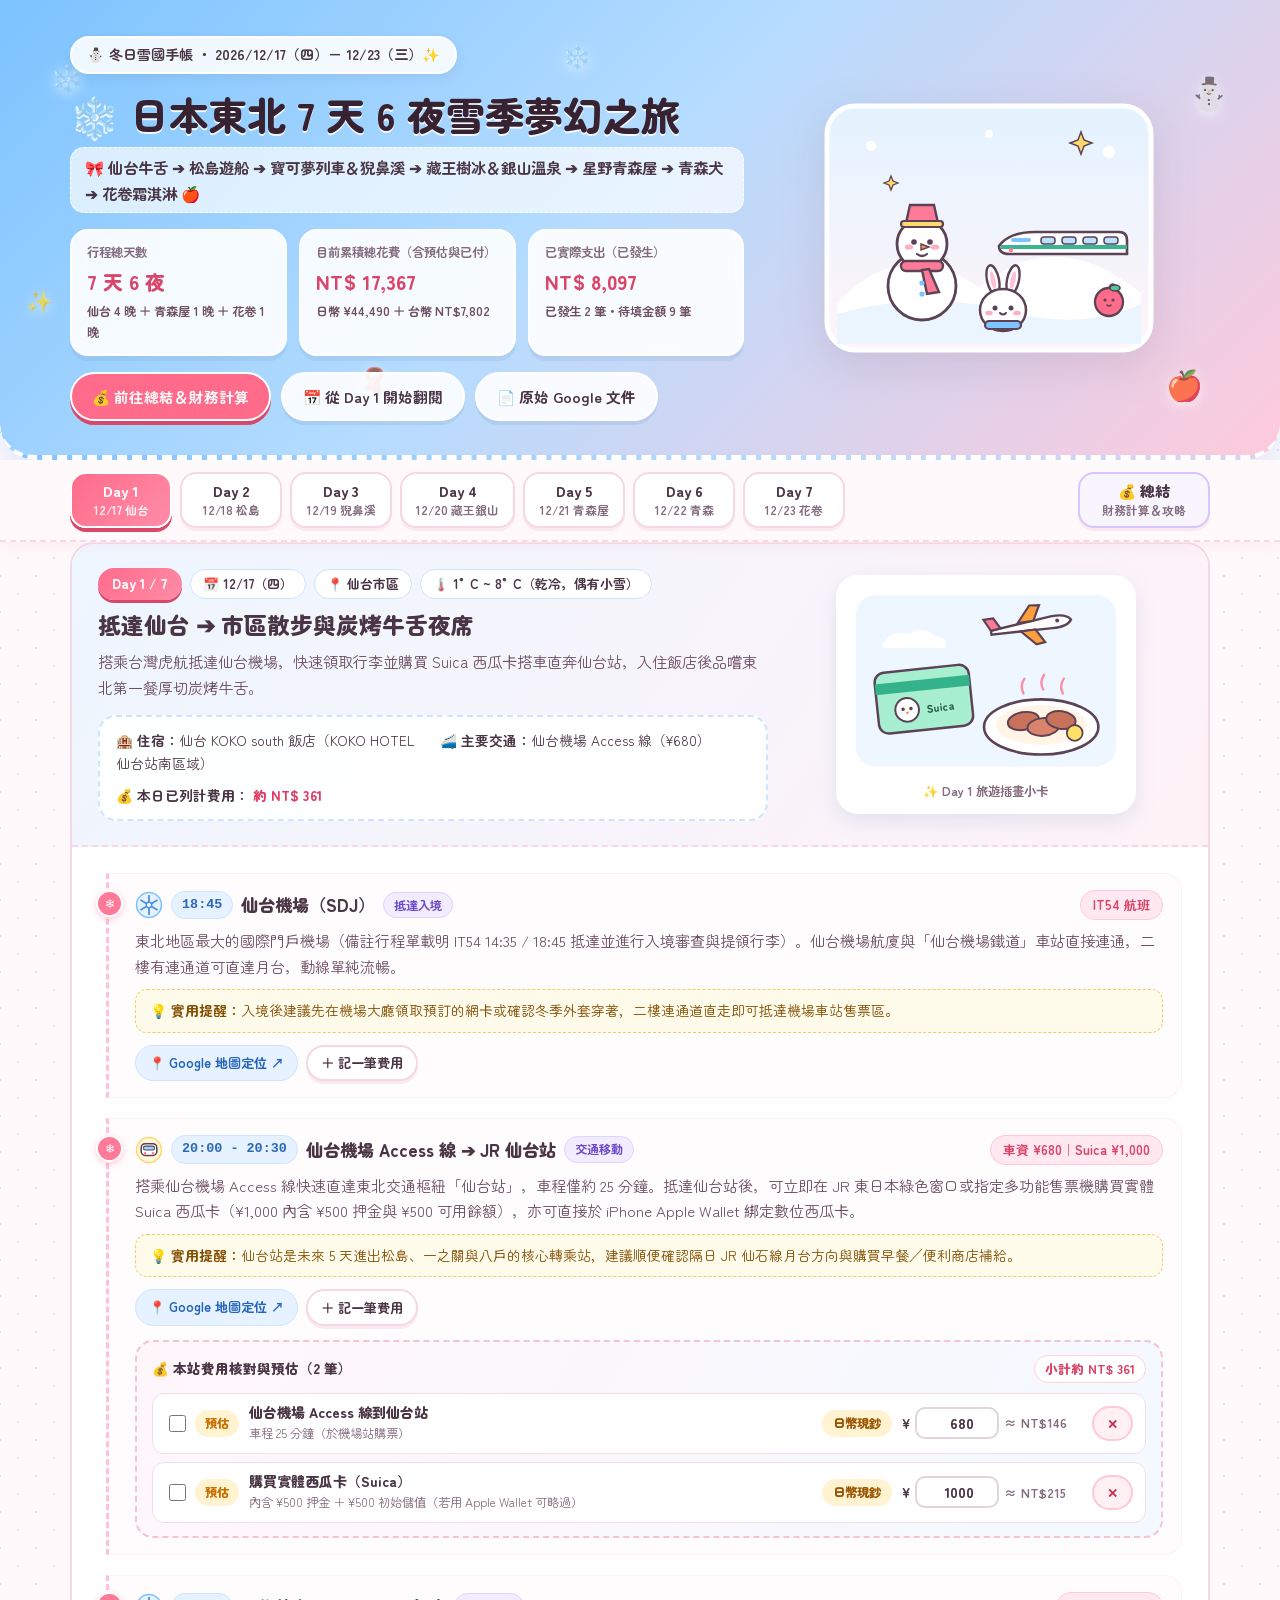
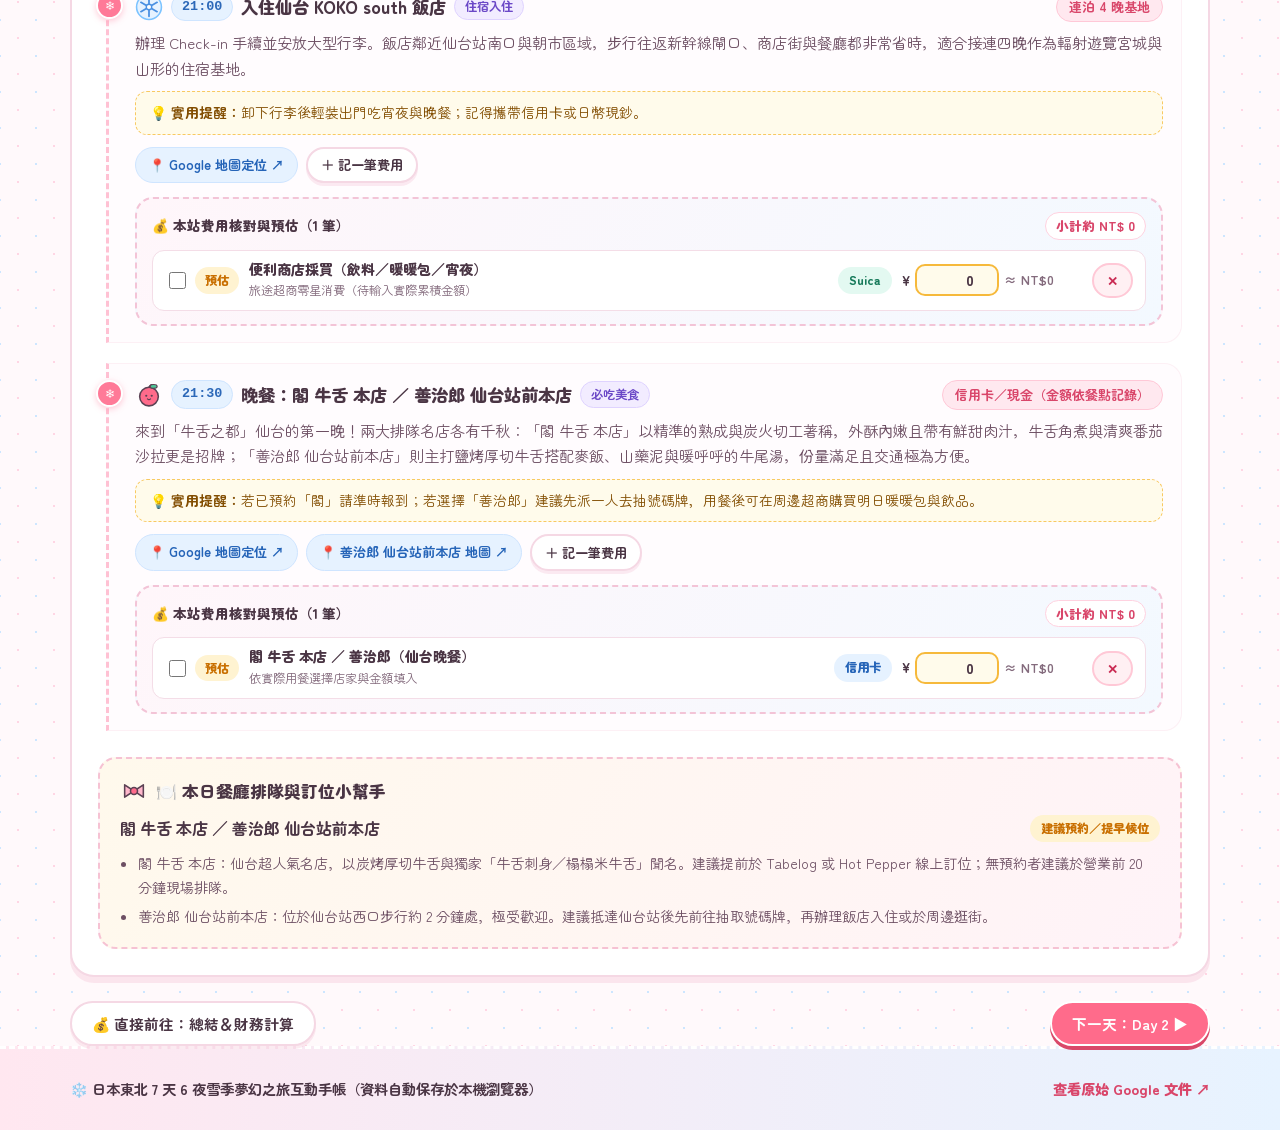
==== tohoku-winter-trip-standalone.html @ 1f564c7a "Add files via upload" ====
<!DOCTYPE html>
<html lang="zh-Hant">
  <head>
    <meta charset="UTF-8" />
    <meta name="viewport" content="width=device-width, initial-scale=1.0" />
    <title>❄️ 日本東北 7 天 6 夜雪季夢幻之旅（12/17 - 12/23）</title>
    <link rel="preconnect" href="https://fonts.googleapis.com" />
    <link rel="preconnect" href="https://fonts.gstatic.com" crossorigin />
    <link
      href="https://fonts.googleapis.com/css2?family=Noto+Sans+TC:wght@400;500;600;700;800&family=Zen+Maru+Gothic:wght@500;700;900&display=swap"
      rel="stylesheet"
    />
    <style>
:root {
  --bg-page: #fff9fb;
  --bg-card: #ffffff;
  --bg-frost: #eef6ff;
  --bg-ice: #fff3f7;
  --bg-cream: #fffbeb;
  --cocoa: #4a3544;
  --cocoa-soft: #6d4f63;
  --muted: #846b7d;
  --border: #f5d8e4;
  --border-blue: #cfe5ff;
  --accent: #ff6b8b;
  --accent-hover: #ef5275;
  --accent-soft: #ffe8ef;
  --sky: #5aa9f8;
  --sky-soft: #e6f2ff;
  --lavender: #9c7cf4;
  --lavender-soft: #f2ecff;
  --pine: #249f78;
  --pine-soft: #e3f9f1;
  --amber: #c96f00;
  --amber-soft: #fff3d1;
  --shadow-sticker: 0 6px 0 rgba(240, 175, 200, 0.28);
  --shadow-soft: 0 10px 26px rgba(130, 88, 118, 0.09);
  --radius-lg: 24px;
  --radius-md: 18px;
  --radius-sm: 12px;
}

* {
  box-sizing: border-box;
}

html {
  scroll-behavior: smooth;
}

body {
  margin: 0;
  font-family: 'Zen Maru Gothic', 'Noto Sans TC', -apple-system, BlinkMacSystemFont, sans-serif;
  background-color: var(--bg-page);
  background-image:
    radial-gradient(#ffd6e4 1.4px, transparent 1.4px),
    radial-gradient(#cde6ff 1.4px, transparent 1.4px);
  background-size: 36px 36px;
  background-position: 0 0, 18px 18px;
  color: var(--cocoa);
  line-height: 1.7;
}

a {
  color: #327ad6;
  text-decoration: none;
  font-weight: 600;
}

a:hover {
  text-decoration: underline;
}

.container {
  max-width: 1180px;
  margin: 0 auto;
  padding: 0 20px;
}

.kawaii-svg {
  width: 100%;
  height: auto;
  display: block;
}

.sticker-svg {
  width: 28px;
  height: 28px;
  display: block;
  flex-shrink: 0;
}

/* === Kawaii Hero === */
.hero {
  background: linear-gradient(135deg, #7cc3ff 0%, #b5dcff 46%, #ffcadc 100%);
  color: var(--cocoa);
  padding: 36px 0 34px;
  position: relative;
  overflow: hidden;
  border-bottom: 5px dashed #ffffff;
  border-radius: 0 0 36px 36px;
  box-shadow: 0 12px 30px rgba(124, 195, 255, 0.25);
}

.snow-decor {
  position: absolute;
  inset: 0;
  pointer-events: none;
  overflow: hidden;
}

.snow-charm {
  position: absolute;
  font-size: 1.65rem;
  opacity: 0.72;
  filter: drop-shadow(0 3px 6px rgba(255, 255, 255, 0.85));
  animation: floatCharm 5.5s ease-in-out infinite;
}

.charm-1 { top: 12%; left: 4%; animation-delay: 0s; }
.charm-2 { top: 14%; right: 4%; font-size: 2rem; animation-delay: 0.9s; }
.charm-3 { top: 62%; left: 2%; font-size: 1.35rem; animation-delay: 1.7s; }
.charm-4 { bottom: 10%; right: 6%; font-size: 1.85rem; animation-delay: 2.3s; }
.charm-5 { top: 8%; left: 44%; font-size: 1.4rem; animation-delay: 1.2s; }
.charm-6 { bottom: 12%; left: 28%; font-size: 1.6rem; animation-delay: 3s; }

@keyframes floatCharm {
  0%, 100% { transform: translateY(0px) rotate(-4deg); }
  50% { transform: translateY(-9px) rotate(6deg); }
}

.hero-layout {
  position: relative;
  z-index: 1;
  display: grid;
  grid-template-columns: 1.45fr 0.95fr;
  align-items: center;
  gap: 24px;
}

@media (max-width: 900px) {
  .hero-layout {
    grid-template-columns: 1fr;
  }
}

.hero-inner {
  display: flex;
  flex-direction: column;
  gap: 16px;
}

.hero-illustration-wrap {
  max-width: 340px;
  width: 100%;
  margin: 0 auto;
  filter: drop-shadow(0 12px 22px rgba(91, 66, 84, 0.14));
  animation: floatSlow 6s ease-in-out infinite;
}

@keyframes floatSlow {
  0%, 100% { transform: translateY(0px); }
  50% { transform: translateY(-7px); }
}

.hero-eyebrow {
  display: inline-flex;
  align-items: center;
  gap: 8px;
  width: fit-content;
  padding: 5px 15px;
  border-radius: 999px;
  background: rgba(255, 255, 255, 0.88);
  border: 2px solid #ffffff;
  box-shadow: 0 4px 12px rgba(74, 53, 68, 0.08);
  color: var(--cocoa);
  font-size: 0.88rem;
  font-weight: 700;
}

.hero h1 {
  margin: 0;
  font-family: 'Zen Maru Gothic', 'Noto Sans TC', sans-serif;
  font-weight: 900;
  font-size: clamp(1.75rem, 3.4vw, 2.45rem);
  line-height: 1.24;
  color: #362231;
  text-shadow: 0 2px 0 rgba(255, 255, 255, 0.85);
}

.hero-route {
  margin: 8px 0 0;
  font-size: 0.96rem;
  font-weight: 700;
  color: #4a3544;
  background: rgba(255, 255, 255, 0.68);
  display: inline-block;
  padding: 6px 14px;
  border-radius: 14px;
  border: 1.5px dashed rgba(255, 255, 255, 0.95);
}

.hero-metrics {
  display: grid;
  grid-template-columns: repeat(auto-fit, minmax(175px, 1fr));
  gap: 12px;
}

.hero-metric {
  background: rgba(255, 255, 255, 0.9);
  backdrop-filter: blur(8px);
  border: 2px solid #ffffff;
  border-radius: var(--radius-md);
  padding: 11px 15px;
  box-shadow: 0 5px 0 rgba(120, 155, 195, 0.18);
}

.hero-metric-label {
  display: block;
  font-size: 0.78rem;
  font-weight: 700;
  color: var(--muted);
  margin-bottom: 2px;
}

.hero-metric-value {
  font-size: 1.24rem;
  font-weight: 900;
  color: #d9466a;
}

.hero-metric-sub {
  display: block;
  font-size: 0.77rem;
  font-weight: 600;
  color: var(--cocoa-soft);
  margin-top: 2px;
}

.hero-actions {
  display: flex;
  flex-wrap: wrap;
  gap: 10px;
}

/* === Bubbly Buttons === */
.btn {
  display: inline-flex;
  align-items: center;
  justify-content: center;
  gap: 6px;
  padding: 10px 20px;
  border-radius: 999px;
  border: 2px solid transparent;
  font-family: inherit;
  font-size: 0.92rem;
  font-weight: 700;
  cursor: pointer;
  transition: transform 0.16s ease, box-shadow 0.16s ease, background 0.16s ease;
  text-decoration: none;
}

.btn:hover {
  text-decoration: none;
  transform: translateY(-2px);
}

.btn:active {
  transform: translateY(1px);
}

.btn-primary {
  background: var(--accent);
  color: #ffffff;
  border-color: #ffffff;
  box-shadow: 0 4px 0 #d94869;
}

.btn-primary:hover {
  background: var(--accent-hover);
}

.btn-ghost-light {
  background: rgba(255, 255, 255, 0.9);
  border-color: #ffffff;
  color: var(--cocoa);
  box-shadow: 0 4px 0 rgba(130, 160, 200, 0.22);
}

.btn-ghost-light:hover {
  background: #ffffff;
}

.btn-outline {
  background: #ffffff;
  border-color: var(--border);
  color: var(--cocoa);
  box-shadow: 0 3px 0 rgba(240, 175, 200, 0.25);
}

.btn-outline:hover {
  border-color: var(--accent);
  background: var(--accent-soft);
}

.btn-sm {
  padding: 6px 13px;
  font-size: 0.82rem;
}

.btn-danger-soft {
  background: #fff0f3;
  border-color: #ffc8d6;
  color: #c92a52;
}

.btn-danger-soft:hover {
  background: #ffe0e8;
}

/* === Sticky Booklet Tab Bar === */
.sticky-nav {
  position: sticky;
  top: 0;
  z-index: 40;
  background: rgba(255, 249, 251, 0.95);
  backdrop-filter: blur(10px);
  border-bottom: 2px dashed var(--border);
  box-shadow: 0 4px 14px rgba(245, 200, 218, 0.24);
}

.tab-bar {
  display: flex;
  gap: 8px;
  overflow-x: auto;
  padding: 12px 0;
  scrollbar-width: none;
}

.tab-bar::-webkit-scrollbar {
  display: none;
}

.tab-btn {
  display: flex;
  flex-direction: column;
  align-items: center;
  justify-content: center;
  min-width: 102px;
  padding: 8px 14px;
  border-radius: 16px;
  border: 2px solid var(--border);
  background: #ffffff;
  color: var(--cocoa);
  font-family: inherit;
  cursor: pointer;
  white-space: nowrap;
  box-shadow: 0 3px 0 rgba(245, 200, 218, 0.35);
  transition: all 0.16s ease;
}

.tab-btn:hover {
  transform: translateY(-2px);
  border-color: var(--accent);
  background: #fff4f8;
}

.tab-day-tag {
  font-size: 0.92rem;
  font-weight: 900;
  line-height: 1.2;
}

.tab-date-sub {
  font-size: 0.74rem;
  font-weight: 700;
  color: var(--muted);
  margin-top: 2px;
}

.tab-btn.active {
  background: linear-gradient(135deg, #ff6b8b 0%, #ff8da8 100%);
  border-color: #ffffff;
  color: #ffffff;
  box-shadow: 0 4px 0 #d94869;
}

.tab-btn.active .tab-date-sub {
  color: #fff3f7;
}

.tab-btn.tab-summary {
  margin-left: auto;
  border-color: #d6c5ff;
  background: #f8f5ff;
  min-width: 132px;
}

.tab-btn.tab-summary:hover {
  border-color: var(--lavender);
  background: #efe8ff;
}

.tab-btn.tab-summary.active {
  background: linear-gradient(135deg, #9c7cf4 0%, #ff7a98 100%);
  border-color: #ffffff;
  color: #ffffff;
  box-shadow: 0 4px 0 #7b5cd6;
}

/* === Tab Panels & Animation === */
main {
  padding: 28px 0 64px;
}

.tab-panel[hidden] {
  display: none !important;
}

.tab-panel.active {
  animation: pageFlipIn 0.28s ease-out;
}

@keyframes pageFlipIn {
  from {
    opacity: 0;
    transform: translateY(10px);
  }
  to {
    opacity: 1;
    transform: translateY(0);
  }
}

.section-header {
  display: flex;
  flex-wrap: wrap;
  justify-content: space-between;
  align-items: flex-end;
  gap: 12px;
  margin-bottom: 18px;
}

.section-header h2 {
  margin: 0;
  font-family: 'Zen Maru Gothic', 'Noto Sans TC', sans-serif;
  font-weight: 900;
  font-size: 1.55rem;
  color: var(--cocoa);
  display: inline-block;
  background: linear-gradient(transparent 62%, #ffe0ea 62%);
  padding: 0 6px;
}

.section-desc {
  margin: 6px 0 0;
  color: var(--muted);
  font-size: 0.93rem;
  font-weight: 500;
}

/* === Day Card & Illustrated Hero Banner === */
.day-card {
  background: var(--bg-card);
  border: 2px solid var(--border);
  border-radius: var(--radius-lg);
  box-shadow: var(--shadow-sticker);
  overflow: hidden;
}

.day-hero-banner {
  background: linear-gradient(125deg, #eef6ff 0%, #fff2f7 100%);
  padding: 24px 26px;
  border-bottom: 2px dashed var(--border);
  display: grid;
  grid-template-columns: 1.45fr 0.85fr;
  align-items: center;
  gap: 22px;
}

@media (max-width: 860px) {
  .day-hero-banner {
    grid-template-columns: 1fr;
  }
}

.day-header-main {
  display: flex;
  flex-direction: column;
  gap: 10px;
}

.day-badge-row {
  display: flex;
  flex-wrap: wrap;
  align-items: center;
  gap: 8px;
}

.day-num-badge {
  background: linear-gradient(135deg, #ff6b8b, #ff8da6);
  color: #ffffff;
  font-weight: 900;
  font-size: 0.86rem;
  padding: 4px 14px;
  border-radius: 999px;
  box-shadow: 0 3px 0 #d94869;
}

.day-meta-chip {
  background: #ffffff;
  border: 1.5px solid var(--border-blue);
  color: var(--cocoa);
  font-size: 0.81rem;
  font-weight: 700;
  padding: 3px 12px;
  border-radius: 999px;
}

.day-title {
  margin: 0;
  font-size: 1.42rem;
  font-weight: 900;
  color: var(--cocoa);
  line-height: 1.3;
}

.day-summary {
  margin: 0;
  font-size: 0.95rem;
  color: var(--cocoa-soft);
}

.day-side-info-inline {
  display: grid;
  grid-template-columns: repeat(auto-fit, minmax(210px, 1fr));
  gap: 8px 14px;
  font-size: 0.86rem;
  background: rgba(255, 255, 255, 0.92);
  border: 2px dashed var(--border-blue);
  border-radius: var(--radius-md);
  padding: 12px 16px;
  margin-top: 4px;
}

.day-side-row strong {
  color: var(--cocoa);
}

.day-cost-pill {
  color: #e13b63;
  font-weight: 900;
}

.day-illust-card {
  background: #ffffff;
  border: 2px solid #ffffff;
  border-radius: 22px;
  padding: 10px;
  box-shadow: 0 8px 20px rgba(124, 150, 195, 0.18);
  text-align: center;
  max-width: 300px;
  width: 100%;
  margin: 0 auto;
}

.day-illust-caption {
  display: block;
  margin-top: 6px;
  font-size: 0.78rem;
  font-weight: 700;
  color: var(--muted);
}

/* === Timeline === */
.timeline {
  padding: 26px;
  display: flex;
  flex-direction: column;
  gap: 20px;
}

.stop-item {
  position: relative;
  padding: 16px 18px 16px 26px;
  margin-left: 8px;
  border-left: 3px dashed #ffc1d3;
  background: #fffcfe;
  border-radius: 0 var(--radius-md) var(--radius-md) 0;
  border-top: 1.5px solid #fdf0f5;
  border-right: 1.5px solid #fdf0f5;
  border-bottom: 1.5px solid #fdf0f5;
}

.stop-item::before {
  content: '❄';
  position: absolute;
  left: -13px;
  top: 16px;
  width: 23px;
  height: 23px;
  border-radius: 50%;
  background: #ff7a98;
  color: #ffffff;
  font-size: 12px;
  display: flex;
  align-items: center;
  justify-content: center;
  border: 2px solid #ffffff;
  box-shadow: 0 2px 6px rgba(255, 107, 139, 0.35);
}

.stop-top {
  display: flex;
  flex-wrap: wrap;
  align-items: center;
  justify-content: space-between;
  gap: 8px;
  margin-bottom: 8px;
}

.stop-title-group {
  display: flex;
  flex-wrap: wrap;
  align-items: center;
  gap: 8px;
}

.stop-sticker-icon {
  display: inline-flex;
  align-items: center;
}

.stop-time {
  font-family: ui-monospace, SFMono-Regular, Menlo, Consolas, monospace;
  font-size: 0.84rem;
  font-weight: 800;
  color: #2c68b8;
  background: var(--sky-soft);
  border: 1.5px solid var(--border-blue);
  padding: 2px 10px;
  border-radius: 999px;
}

.stop-name {
  margin: 0;
  font-size: 1.08rem;
  font-weight: 800;
  color: var(--cocoa);
}

.stop-cat {
  font-size: 0.77rem;
  font-weight: 700;
  padding: 2px 10px;
  border-radius: 999px;
  background: var(--lavender-soft);
  border: 1.5px solid #dfd3ff;
  color: #6b48c7;
}

.stop-cost-badge {
  font-size: 0.81rem;
  font-weight: 700;
  color: #d9466a;
  background: var(--accent-soft);
  border: 1.5px solid #ffc8d7;
  padding: 3px 12px;
  border-radius: 999px;
}

.stop-desc {
  margin: 0 0 10px;
  font-size: 0.94rem;
  color: var(--cocoa-soft);
}

.stop-tips {
  background: var(--bg-cream);
  border: 1.5px dashed #f8c962;
  padding: 9px 14px;
  border-radius: var(--radius-sm);
  font-size: 0.86rem;
  color: #824d00;
  margin-bottom: 12px;
}

.stop-actions {
  display: flex;
  flex-wrap: wrap;
  gap: 8px;
}

.map-link-btn {
  display: inline-flex;
  align-items: center;
  gap: 5px;
  font-size: 0.82rem;
  font-weight: 700;
  padding: 6px 13px;
  border-radius: 999px;
  background: var(--sky-soft);
  border: 1.5px solid var(--border-blue);
  color: #2564b8;
  transition: transform 0.15s ease;
}

.map-link-btn:hover {
  background: #d7ebff;
  text-decoration: none;
  transform: translateY(-1px);
}

/* === Day-Specific Dining Callout === */
.day-dining-callout {
  margin: 0 26px 26px;
  padding: 18px 20px;
  background: linear-gradient(120deg, #fff9ec 0%, #fff3f8 100%);
  border: 2px dashed #f6c2d3;
  border-radius: var(--radius-md);
}

.day-dining-header {
  display: flex;
  align-items: center;
  gap: 8px;
  margin-bottom: 10px;
}

.day-dining-header h4 {
  margin: 0;
  font-size: 1.05rem;
  font-weight: 900;
  color: var(--cocoa);
}

.sticker-inline {
  display: inline-flex;
}

.day-dining-item ul {
  margin: 6px 0 0;
  padding-left: 18px;
  font-size: 0.88rem;
  color: var(--cocoa-soft);
  display: flex;
  flex-direction: column;
  gap: 5px;
}

/* === Page-Turn Bottom Navigation === */
.page-turn-nav {
  display: flex;
  flex-wrap: wrap;
  justify-content: space-between;
  align-items: center;
  gap: 12px;
  margin-top: 24px;
}

/* === Summary Page Banner === */
.summary-banner {
  background: linear-gradient(135deg, #f3ecff 0%, #fff1f6 52%, #eaf5ff 100%);
  border: 2px solid #ffffff;
  border-radius: var(--radius-lg);
  padding: 24px 28px;
  box-shadow: var(--shadow-sticker);
  display: grid;
  grid-template-columns: 1.4fr 0.85fr;
  align-items: center;
  gap: 20px;
  margin-bottom: 32px;
}

@media (max-width: 820px) {
  .summary-banner {
    grid-template-columns: 1fr;
  }
}

.summary-pill {
  display: inline-block;
  background: #ffffff;
  border: 1.5px solid #e1d0ff;
  color: #6b48c7;
  padding: 4px 13px;
  border-radius: 999px;
  font-size: 0.82rem;
  font-weight: 800;
  margin-bottom: 8px;
}

.summary-banner h2 {
  margin: 0 0 8px;
  font-size: 1.65rem;
  font-weight: 900;
  color: var(--cocoa);
}

.summary-banner p {
  margin: 0;
  font-size: 0.95rem;
  color: var(--cocoa-soft);
}

.summary-illust-wrap {
  max-width: 280px;
  width: 100%;
  margin: 0 auto;
  filter: drop-shadow(0 8px 18px rgba(130, 88, 118, 0.15));
}

.summary-subblock {
  margin-bottom: 42px;
}

/* === Expense Dashboard === */
.expense-panel {
  background: var(--bg-card);
  border: 2px solid var(--border);
  border-radius: var(--radius-lg);
  box-shadow: var(--shadow-sticker);
  padding: 26px;
  display: flex;
  flex-direction: column;
  gap: 24px;
}

.rate-bar {
  display: flex;
  flex-wrap: wrap;
  align-items: center;
  justify-content: space-between;
  gap: 12px;
  background: linear-gradient(90deg, #eef6ff, #fff3f7);
  border: 2px dashed var(--border-blue);
  border-radius: var(--radius-md);
  padding: 13px 18px;
}

.rate-control {
  display: flex;
  flex-wrap: wrap;
  align-items: center;
  gap: 8px;
  font-size: 0.92rem;
  font-weight: 700;
  color: var(--cocoa);
}

.rate-control input {
  width: 96px;
  padding: 6px 10px;
  border: 2px solid var(--border-blue);
  border-radius: 999px;
  font-family: inherit;
  font-size: 0.94rem;
  font-weight: 800;
  text-align: center;
  color: #2564b8;
  background: #ffffff;
}

.summary-grid {
  display: grid;
  grid-template-columns: repeat(auto-fit, minmax(210px, 1fr));
  gap: 14px;
}

.stat-card {
  border: 2px solid var(--border);
  border-radius: var(--radius-md);
  padding: 16px;
  background: #ffffff;
  box-shadow: 0 4px 0 rgba(245, 200, 218, 0.22);
}

.stat-card.highlight {
  background: linear-gradient(135deg, #ff7a98 0%, #b591f7 100%);
  color: #ffffff;
  border-color: #ffffff;
  box-shadow: 0 6px 0 rgba(190, 120, 195, 0.3);
}

.stat-label {
  font-size: 0.82rem;
  font-weight: 700;
  color: var(--muted);
  margin-bottom: 4px;
}

.stat-card.highlight .stat-label {
  color: #fff3f8;
}

.stat-value {
  font-size: 1.52rem;
  font-weight: 900;
  color: var(--cocoa);
  line-height: 1.25;
}

.stat-card.highlight .stat-value {
  color: #ffffff;
}

.stat-sub {
  font-size: 0.82rem;
  font-weight: 600;
  color: var(--muted);
  margin-top: 4px;
}

.stat-card.highlight .stat-sub {
  color: #fff6fa;
}

.stat-card.paid-card {
  background: #f5fdf9;
  border-color: #b4ebd4;
}

.stat-card.paid-card .stat-value {
  color: var(--pine);
}

.stat-card.pending-card {
  background: #fffcf0;
  border-color: #fde096;
}

.stat-card.pending-card .stat-value {
  color: var(--amber);
}

/* Breakdown Bars */
.breakdown-grid {
  display: grid;
  grid-template-columns: repeat(auto-fit, minmax(300px, 1fr));
  gap: 18px;
}

.breakdown-box {
  background: #fffafe;
  border: 2px dashed var(--border);
  border-radius: var(--radius-md);
  padding: 18px;
}

.breakdown-box h3 {
  margin: 0 0 12px;
  font-size: 1.02rem;
  font-weight: 800;
  color: var(--cocoa);
}

.bar-list {
  display: flex;
  flex-direction: column;
  gap: 10px;
}

.bar-row {
  display: flex;
  flex-direction: column;
  gap: 4px;
}

.bar-label-row {
  display: flex;
  justify-content: space-between;
  font-size: 0.85rem;
  font-weight: 700;
}

.bar-track {
  height: 10px;
  border-radius: 999px;
  background: #f7e6ee;
  overflow: hidden;
}

.bar-fill {
  height: 100%;
  border-radius: 999px;
  background: linear-gradient(90deg, #7cc3ff, #ff7a98);
  transition: width 0.25s ease;
}

/* Add Expense Form */
.expense-form-box {
  border: 2px solid var(--border-blue);
  border-radius: var(--radius-md);
  padding: 20px;
  background: #f6faff;
}

.expense-form-box h3 {
  margin: 0 0 14px;
  font-size: 1.08rem;
  font-weight: 800;
  color: var(--cocoa);
}

.expense-form {
  display: grid;
  grid-template-columns: repeat(auto-fit, minmax(170px, 1fr));
  gap: 12px;
  align-items: end;
}

.form-field {
  display: flex;
  flex-direction: column;
  gap: 5px;
}

.form-field.span-2 {
  grid-column: span 2;
}

@media (max-width: 640px) {
  .form-field.span-2 {
    grid-column: span 1;
  }
}

.form-field label {
  font-size: 0.81rem;
  font-weight: 700;
  color: var(--cocoa);
}

.form-field input,
.form-field select {
  padding: 9px 12px;
  border: 2px solid #d9e8f7;
  border-radius: var(--radius-sm);
  font-family: inherit;
  font-size: 0.9rem;
  font-weight: 600;
  color: var(--cocoa);
  background: #ffffff;
}

.form-field input:focus,
.form-field select:focus {
  outline: none;
  border-color: var(--accent);
  box-shadow: 0 0 0 3px rgba(255, 107, 139, 0.18);
}

.checkbox-inline {
  display: flex;
  align-items: center;
  gap: 8px;
  padding: 9px 12px;
  background: #ffffff;
  border: 2px solid #d9e8f7;
  border-radius: var(--radius-sm);
  font-size: 0.88rem;
  font-weight: 700;
  cursor: pointer;
}

.checkbox-inline input[type='checkbox'] {
  accent-color: var(--pine);
  width: 16px;
  height: 16px;
}

/* Expense Filters & Table */
.table-toolbar {
  display: flex;
  flex-wrap: wrap;
  justify-content: space-between;
  align-items: center;
  gap: 12px;
}

.table-filters {
  display: flex;
  flex-wrap: wrap;
  gap: 8px;
}

.table-filters select {
  padding: 7px 12px;
  border: 2px solid var(--border);
  border-radius: 999px;
  font-family: inherit;
  font-size: 0.85rem;
  font-weight: 700;
  background: #ffffff;
  color: var(--cocoa);
}

.table-actions {
  display: flex;
  flex-wrap: wrap;
  gap: 8px;
}

.table-wrap {
  overflow-x: auto;
  border: 2px solid var(--border);
  border-radius: var(--radius-md);
}

.expense-table {
  width: 100%;
  border-collapse: collapse;
  font-size: 0.88rem;
  min-width: 780px;
}

.expense-table th {
  background: linear-gradient(90deg, #fff0f5, #eef6ff);
  color: var(--cocoa);
  font-weight: 800;
  text-align: left;
  padding: 12px;
  border-bottom: 2px dashed var(--border);
}

.expense-table td {
  padding: 10px 12px;
  border-bottom: 1px solid #faeef3;
  vertical-align: middle;
}

.expense-table tr:hover td {
  background: #fff8fb;
}

.expense-table tr.is-paid td {
  background: #f5fcf9;
}

.method-badge {
  display: inline-block;
  padding: 3px 11px;
  border-radius: 999px;
  font-size: 0.78rem;
  font-weight: 800;
}

.method-cash {
  background: var(--amber-soft);
  color: #9a5400;
}

.method-suica {
  background: var(--pine-soft);
  color: #167a5a;
}

.method-card {
  background: var(--sky-soft);
  color: #2564b8;
}

.amount-editor {
  display: inline-flex;
  align-items: center;
  gap: 5px;
  font-weight: 700;
}

.amount-input {
  width: 98px;
  padding: 6px 10px;
  border: 2px solid #e2d4dc;
  border-radius: 10px;
  font-family: inherit;
  font-size: 0.88rem;
  font-weight: 800;
  text-align: right;
  color: var(--cocoa);
  background: #ffffff;
}

.amount-input.unknown-zero {
  border-color: #f6b93b;
  background: #fffbeb;
}

.paid-toggle {
  display: inline-flex;
  align-items: center;
  gap: 6px;
  cursor: pointer;
  font-weight: 700;
  font-size: 0.82rem;
}

.paid-toggle input[type='checkbox'] {
  accent-color: var(--pine);
  width: 16px;
  height: 16px;
}

.status-pill {
  padding: 3px 10px;
  border-radius: 999px;
  font-size: 0.77rem;
  font-weight: 800;
}

.status-paid {
  background: var(--pine-soft);
  color: #167a5a;
}

.status-pending {
  background: var(--amber-soft);
  color: var(--amber);
}

/* === Prep & Dining Cards === */
.prep-grid {
  display: grid;
  grid-template-columns: repeat(auto-fit, minmax(320px, 1fr));
  gap: 20px;
}

.card-box {
  background: var(--bg-card);
  border: 2px solid var(--border);
  border-radius: var(--radius-lg);
  padding: 24px;
  box-shadow: var(--shadow-sticker);
}

.card-box h3 {
  margin: 0 0 12px;
  font-size: 1.15rem;
  font-weight: 900;
  color: var(--cocoa);
}

.pass-alert {
  background: var(--pine-soft);
  border: 2px dashed #82dab8;
  color: #135c43;
  padding: 14px 18px;
  border-radius: var(--radius-md);
  font-size: 0.92rem;
  font-weight: 600;
  margin-bottom: 20px;
}

.checklist-items {
  display: flex;
  flex-direction: column;
  gap: 10px;
}

.check-item {
  display: flex;
  align-items: flex-start;
  gap: 10px;
  padding: 11px 14px;
  border: 2px solid #f7e4ec;
  border-radius: var(--radius-md);
  background: #fffcfe;
  cursor: pointer;
  transition: all 0.15s ease;
}

.check-item:hover {
  background: #fff5f8;
  border-color: #f6c2d3;
}

.check-item input[type='checkbox'] {
  margin-top: 4px;
  width: 18px;
  height: 18px;
  accent-color: var(--accent);
  cursor: pointer;
}

.check-item.checked {
  background: #f2fbf7;
  border-color: #b7e8d4;
}

.check-item.checked .check-title {
  text-decoration: line-through;
  color: var(--muted);
}

.check-title {
  font-weight: 800;
  color: var(--cocoa);
  font-size: 0.94rem;
}

.check-sub {
  font-size: 0.84rem;
  color: var(--muted);
  margin-top: 2px;
}

.temp-chips {
  display: flex;
  flex-wrap: wrap;
  gap: 8px;
  margin-bottom: 14px;
}

.temp-chip {
  background: var(--sky-soft);
  border: 1.5px solid var(--border-blue);
  color: #255ca8;
  padding: 6px 12px;
  border-radius: 999px;
  font-size: 0.84rem;
  font-weight: 700;
}

.dining-grid {
  display: grid;
  grid-template-columns: repeat(auto-fit, minmax(300px, 1fr));
  gap: 20px;
}

.dining-card {
  background: var(--bg-card);
  border: 2px solid var(--border);
  border-radius: var(--radius-lg);
  padding: 22px;
  box-shadow: var(--shadow-sticker);
}

.dining-top {
  display: flex;
  justify-content: space-between;
  align-items: center;
  gap: 8px;
  margin-bottom: 10px;
}

.dining-day {
  font-size: 0.84rem;
  font-weight: 800;
  color: #e13b63;
}

.dining-badge {
  font-size: 0.77rem;
  font-weight: 800;
  padding: 3px 11px;
  border-radius: 999px;
  background: var(--amber-soft);
  color: var(--amber);
}

.dining-card h3 {
  margin: 0 0 10px;
  font-size: 1.1rem;
  font-weight: 900;
  color: var(--cocoa);
}

.dining-card ul {
  margin: 0;
  padding-left: 18px;
  font-size: 0.89rem;
  color: var(--cocoa-soft);
  display: flex;
  flex-direction: column;
  gap: 8px;
}

/* === Footer === */
.site-footer {
  background: linear-gradient(90deg, #ffe7f0 0%, #e7f3ff 100%);
  border-top: 3px dashed #ffffff;
  color: var(--cocoa);
  padding: 28px 0;
  font-size: 0.9rem;
  font-weight: 700;
}

.footer-inner {
  display: flex;
  flex-wrap: wrap;
  justify-content: space-between;
  align-items: center;
  gap: 12px;
}

.site-footer a {
  color: #d9466a;
  font-weight: 800;
}

/* Toast notification */
.toast {
  position: fixed;
  right: 20px;
  bottom: 20px;
  z-index: 100;
  background: var(--cocoa);
  color: #ffffff;
  padding: 12px 20px;
  border-radius: 999px;
  border: 2px solid #ffffff;
  box-shadow: var(--shadow-soft);
  font-size: 0.88rem;
  font-weight: 700;
  opacity: 0;
  transform: translateY(10px);
  pointer-events: none;
  transition: all 0.2s ease;
}

.toast.show {
  opacity: 1;
  transform: translateY(0);
}

/* === Inline Stop Expenses & Check-off === */
.stop-expense-box {
  margin-top: 14px;
  padding: 13px 15px;
  background: linear-gradient(120deg, #fff6fa 0%, #f3f9ff 100%);
  border: 2px dashed #f3c4d7;
  border-radius: var(--radius-md);
  display: flex;
  flex-direction: column;
  gap: 10px;
}

.day-extra-expenses {
  margin: 0 26px 22px;
  padding: 15px 18px;
  background: linear-gradient(120deg, #f3f9ff 0%, #fff6fa 100%);
  border: 2px dashed var(--border-blue);
  border-radius: var(--radius-md);
  display: flex;
  flex-direction: column;
  gap: 10px;
}

.stop-expense-header {
  display: flex;
  flex-wrap: wrap;
  justify-content: space-between;
  align-items: center;
  gap: 8px;
  font-size: 0.85rem;
  font-weight: 800;
  color: var(--cocoa);
}

.stop-expense-sub {
  color: #d9466a;
  background: #ffffff;
  border: 1.5px solid #ffd2e0;
  padding: 2px 10px;
  border-radius: 999px;
  font-size: 0.8rem;
}

.stop-expense-list {
  display: flex;
  flex-direction: column;
  gap: 8px;
}

.stop-expense-row {
  display: flex;
  flex-wrap: wrap;
  align-items: center;
  gap: 10px;
  padding: 9px 12px;
  background: #ffffff;
  border: 1.5px solid #f4dde7;
  border-radius: var(--radius-sm);
  transition: background 0.15s ease, border-color 0.15s ease;
}

.stop-expense-row.is-paid {
  background: #f3fcf8;
  border-color: #b4ebd4;
}

.stop-exp-check {
  display: inline-flex;
  align-items: center;
  gap: 6px;
  cursor: pointer;
  flex-shrink: 0;
}

.stop-exp-check input[type='checkbox'] {
  width: 17px;
  height: 17px;
  accent-color: var(--pine);
  cursor: pointer;
}

.stop-exp-main {
  flex: 1 1 200px;
  min-width: 170px;
}

.stop-exp-title {
  font-size: 0.88rem;
  font-weight: 800;
  color: var(--cocoa);
  line-height: 1.3;
}

.stop-expense-row.is-paid .stop-exp-title {
  color: #167a5a;
}

.stop-exp-note {
  font-size: 0.77rem;
  color: var(--muted);
  margin-top: 2px;
}

.stop-exp-amount {
  display: inline-flex;
  align-items: center;
  gap: 5px;
  font-size: 0.85rem;
  font-weight: 700;
}

.inline-amount-input {
  width: 84px;
  padding: 4px 8px;
}

.stop-exp-twd {
  font-size: 0.79rem;
  color: var(--muted);
  font-weight: 700;
  min-width: 78px;
}

.inline-expense-form {
  background: #ffffff;
  border: 2px solid var(--border-blue);
  border-radius: var(--radius-sm);
  padding: 14px;
  margin-top: 2px;
}

.inline-form-grid {
  display: grid;
  grid-template-columns: repeat(auto-fit, minmax(135px, 1fr));
  gap: 10px;
  align-items: end;
}

.inline-span-2 {
  grid-column: span 2;
}

@media (max-width: 600px) {
  .inline-span-2 {
    grid-column: span 1;
  }
}

.inline-form-actions {
  display: flex;
  gap: 8px;
  align-items: center;
}

    </style>
  </head>
  <body>
    <header class="hero">
      <div class="snow-decor" aria-hidden="true">
        <span class="snow-charm charm-1">❄️</span>
        <span class="snow-charm charm-2">⛄</span>
        <span class="snow-charm charm-3">✨</span>
        <span class="snow-charm charm-4">🍎</span>
        <span class="snow-charm charm-5">❄️</span>
        <span class="snow-charm charm-6">🧣</span>
      </div>
      <div class="container hero-layout">
        <div class="hero-inner">
          <span class="hero-eyebrow">⛄ 冬日雪國手帳 ・ 2026/12/17（四）－ 12/23（三）✨</span>
          <div>
            <h1>❄️ 日本東北 7 天 6 夜雪季夢幻之旅</h1>
            <p class="hero-route">
              🎀 仙台牛舌 ➔ 松島遊船 ➔ 寶可夢列車＆猊鼻溪 ➔ 藏王樹冰＆銀山溫泉 ➔ 星野青森屋 ➔ 青森犬 ➔ 花卷霜淇淋 🍎
            </p>
          </div>

          <div class="hero-metrics">
            <div class="hero-metric">
              <span class="hero-metric-label">行程總天數</span>
              <span class="hero-metric-value">7 天 6 夜</span>
              <span class="hero-metric-sub">仙台 4 晚 ＋ 青森屋 1 晚 ＋ 花卷 1 晚</span>
            </div>
            <div class="hero-metric">
              <span class="hero-metric-label">目前累積總花費（含預估與已付）</span>
              <span class="hero-metric-value" id="hero-total-twd">NT$ 0</span>
              <span class="hero-metric-sub" id="hero-total-sub">日幣 ¥0 ＋ 台幣 NT$0</span>
            </div>
            <div class="hero-metric">
              <span class="hero-metric-label">已實際支出（已發生）</span>
              <span class="hero-metric-value" id="hero-paid-twd">NT$ 0</span>
              <span class="hero-metric-sub" id="hero-paid-sub">尚有待輸入或未發生項目</span>
            </div>
          </div>

          <div class="hero-actions">
            <button type="button" class="btn btn-primary" data-switch-tab="summary">
              💰 前往總結＆財務計算
            </button>
            <button type="button" class="btn btn-ghost-light" data-switch-tab="day-1">
              📅 從 Day 1 開始翻閱
            </button>
            <a
              href="https://docs.google.com/document/d/1Fx-8QjwvsltW1D50vwriKqt8MplHRS7y/edit"
              target="_blank"
              rel="noopener noreferrer"
              class="btn btn-ghost-light"
            >
              📄 原始 Google 文件
            </a>
          </div>
        </div>

        <div class="hero-illustration-wrap" id="hero-illustration"></div>
      </div>
    </header>

    <!-- 頂部筆記本索引頁籤列 -->
    <nav class="sticky-nav" aria-label="行程與總結頁籤">
      <div class="container">
        <div class="tab-bar" id="main-tab-bar" role="tablist">
          <button type="button" class="tab-btn active" role="tab" aria-selected="true" data-tab="day-1">
            <span class="tab-day-tag">Day 1</span>
            <span class="tab-date-sub">12/17 仙台</span>
          </button>
          <button type="button" class="tab-btn" role="tab" aria-selected="false" data-tab="day-2">
            <span class="tab-day-tag">Day 2</span>
            <span class="tab-date-sub">12/18 松島</span>
          </button>
          <button type="button" class="tab-btn" role="tab" aria-selected="false" data-tab="day-3">
            <span class="tab-day-tag">Day 3</span>
            <span class="tab-date-sub">12/19 猊鼻溪</span>
          </button>
          <button type="button" class="tab-btn" role="tab" aria-selected="false" data-tab="day-4">
            <span class="tab-day-tag">Day 4</span>
            <span class="tab-date-sub">12/20 藏王銀山</span>
          </button>
          <button type="button" class="tab-btn" role="tab" aria-selected="false" data-tab="day-5">
            <span class="tab-day-tag">Day 5</span>
            <span class="tab-date-sub">12/21 青森屋</span>
          </button>
          <button type="button" class="tab-btn" role="tab" aria-selected="false" data-tab="day-6">
            <span class="tab-day-tag">Day 6</span>
            <span class="tab-date-sub">12/22 青森</span>
          </button>
          <button type="button" class="tab-btn" role="tab" aria-selected="false" data-tab="day-7">
            <span class="tab-day-tag">Day 7</span>
            <span class="tab-date-sub">12/23 花卷</span>
          </button>
          <button type="button" class="tab-btn tab-summary" role="tab" aria-selected="false" data-tab="summary">
            <span class="tab-day-tag">💰 總結</span>
            <span class="tab-date-sub">財務計算＆攻略</span>
          </button>
        </div>
      </div>
    </nav>

    <main class="container">
      <!-- 分頁一～七：單日行程頁籤面板 -->
      <section class="tab-panel active" id="panel-itinerary" role="tabpanel">
        <div id="days-container"></div>
        <div class="page-turn-nav" id="page-turn-nav"></div>
      </section>

      <!-- 最後一頁：總結與財務計算面板 -->
      <section class="tab-panel" id="panel-summary" role="tabpanel" hidden>
        <div class="summary-banner">
          <div class="summary-banner-text">
            <span class="summary-pill">✨ 旅程總結・預算管家頁</span>
            <h2>💰 旅費累積計算 ＆ 行前必備全攻略</h2>
            <p>
              這裡彙整了整趟東北 7 天 6 夜的單人開銷估算、已發生／待支出的即時累積統計、票券預約進度、12 月防寒穿搭檢查表，以及所有必吃名店排隊攻略！
            </p>
          </div>
          <div class="summary-illust-wrap" id="summary-illustration"></div>
        </div>

        <!-- 財務計算機 -->
        <section id="expenses" class="summary-subblock">
          <div class="section-header">
            <div>
              <h2>🧮 互動式費用累積計算機（單人）</h2>
              <p class="section-desc">
                已預先載入行程表內所有已知交通、門票與「¥未知」待補餐飲／購物項目。支援即時新增費用、修改未知金額、切換「已發生／預估中」狀態，資料自動儲存於瀏覽器。
              </p>
            </div>
          </div>

          <div class="expense-panel">
            <!-- 匯率設定列 -->
            <div class="rate-bar">
              <div class="rate-control">
                <label for="exchange-rate">即時換算匯率：1 日圓（JPY）＝</label>
                <input type="number" id="exchange-rate" step="0.001" min="0.01" value="0.215" />
                <span>新台幣（TWD）</span>
              </div>
              <div class="section-desc" id="expense-count-note">共 0 筆項目</div>
            </div>

            <!-- 總覽儀表板卡片 -->
            <div class="summary-grid">
              <div class="stat-card highlight">
                <div class="stat-label">累積總花費（預估＋已發生）</div>
                <div class="stat-value" id="sum-grand-twd">NT$ 0</div>
                <div class="stat-sub" id="sum-grand-detail">日幣 ¥0 ＋ 台幣 NT$0</div>
              </div>
              <div class="stat-card paid-card">
                <div class="stat-label">✔ 已發生支出（已付／已刷卡）</div>
                <div class="stat-value" id="sum-paid-twd">NT$ 0</div>
                <div class="stat-sub" id="sum-paid-detail">¥0 ＋ NT$0</div>
              </div>
              <div class="stat-card pending-card">
                <div class="stat-label">⏳ 預估待支出（尚未發生）</div>
                <div class="stat-value" id="sum-pending-twd">NT$ 0</div>
                <div class="stat-sub" id="sum-pending-detail">¥0 ＋ NT$0</div>
              </div>
              <div class="stat-card">
                <div class="stat-label">💴 日幣現鈔累積</div>
                <div class="stat-value" id="sum-cash-jpy">¥0</div>
                <div class="stat-sub" id="sum-cash-twd">約 NT$0</div>
              </div>
              <div class="stat-card">
                <div class="stat-label">🐧 Suica 西瓜卡累積</div>
                <div class="stat-value" id="sum-suica-jpy">¥0</div>
                <div class="stat-sub" id="sum-suica-twd">約 NT$0</div>
              </div>
              <div class="stat-card">
                <div class="stat-label">💳 信用卡累積（含台幣／日幣）</div>
                <div class="stat-value" id="sum-card-twd">NT$ 0</div>
                <div class="stat-sub" id="sum-card-detail">¥0 ＋ NT$0</div>
              </div>
            </div>

            <!-- 每日 / 分類累積進度條 -->
            <div class="breakdown-grid">
              <div class="breakdown-box">
                <h3>📆 每日花費累積分布（折合台幣）</h3>
                <div class="bar-list" id="day-breakdown-bars"></div>
              </div>
              <div class="breakdown-box">
                <h3>🏷️ 消費類別累積分布（折合台幣）</h3>
                <div class="bar-list" id="category-breakdown-bars"></div>
              </div>
            </div>

            <!-- 新增費用表單 -->
            <div class="expense-form-box" id="expense-form-box">
              <h3>➕ 新增發生的費用／預估支出</h3>
              <form class="expense-form" id="add-expense-form">
                <div class="form-field">
                  <label for="exp-day">天數／階段</label>
                  <select id="exp-day" required>
                    <option value="行前預訂">行前預訂</option>
                    <option value="Day 1" selected>Day 1（12/17）</option>
                    <option value="Day 2">Day 2（12/18）</option>
                    <option value="Day 3">Day 3（12/19）</option>
                    <option value="Day 4">Day 4（12/20）</option>
                    <option value="Day 5">Day 5（12/21）</option>
                    <option value="Day 6">Day 6（12/22）</option>
                    <option value="Day 7">Day 7（12/23）</option>
                  </select>
                </div>
                <div class="form-field span-2">
                  <label for="exp-title">費用項目名稱</label>
                  <input
                    type="text"
                    id="exp-title"
                    placeholder="例：仙台朝市海鮮丼、伴手禮萩之月"
                    required
                  />
                </div>
                <div class="form-field">
                  <label for="exp-category">消費分類</label>
                  <select id="exp-category">
                    <option value="餐飲">餐飲</option>
                    <option value="交通">交通</option>
                    <option value="門票/體驗">門票/體驗</option>
                    <option value="購物">購物</option>
                    <option value="住宿">住宿</option>
                    <option value="其他">其他</option>
                  </select>
                </div>
                <div class="form-field">
                  <label for="exp-method">付款方式</label>
                  <select id="exp-method">
                    <option value="日幣現鈔">日幣現鈔</option>
                    <option value="Suica">Suica</option>
                    <option value="信用卡">信用卡</option>
                  </select>
                </div>
                <div class="form-field">
                  <label for="exp-currency">幣別</label>
                  <select id="exp-currency">
                    <option value="JPY">日幣 (JPY ¥)</option>
                    <option value="TWD">台幣 (TWD NT$)</option>
                  </select>
                </div>
                <div class="form-field">
                  <label for="exp-amount">金額</label>
                  <input type="number" id="exp-amount" min="0" step="1" placeholder="0" required />
                </div>
                <div class="form-field">
                  <label for="exp-paid">支出狀態</label>
                  <label class="checkbox-inline">
                    <input type="checkbox" id="exp-paid" checked />
                    <span>已發生（已付款）</span>
                  </label>
                </div>
                <div class="form-field span-2">
                  <label for="exp-note">備註（選填）</label>
                  <input type="text" id="exp-note" placeholder="例：含稅、與同行分攤、店家備註" />
                </div>
                <div class="form-field">
                  <button type="submit" class="btn btn-primary">加入累積清單</button>
                </div>
              </form>
            </div>

            <!-- 費用篩選與明細表 -->
            <div class="table-toolbar">
              <div class="table-filters">
                <select id="filter-day" aria-label="依天數篩選">
                  <option value="ALL">全部天數</option>
                  <option value="行前預訂">行前預訂</option>
                  <option value="Day 1">Day 1</option>
                  <option value="Day 2">Day 2</option>
                  <option value="Day 3">Day 3</option>
                  <option value="Day 4">Day 4</option>
                  <option value="Day 5">Day 5</option>
                  <option value="Day 6">Day 6</option>
                  <option value="Day 7">Day 7</option>
                </select>
                <select id="filter-method" aria-label="依付款方式篩選">
                  <option value="ALL">全部付款方式</option>
                  <option value="日幣現鈔">日幣現鈔</option>
                  <option value="Suica">Suica</option>
                  <option value="信用卡">信用卡</option>
                </select>
                <select id="filter-category" aria-label="依分類篩選">
                  <option value="ALL">全部分類</option>
                  <option value="交通">交通</option>
                  <option value="餐飲">餐飲</option>
                  <option value="門票/體驗">門票/體驗</option>
                  <option value="購物">購物</option>
                  <option value="住宿">住宿</option>
                  <option value="其他">其他</option>
                </select>
                <select id="filter-status" aria-label="依支出狀態篩選">
                  <option value="ALL">全部狀態</option>
                  <option value="PAID">僅看已發生</option>
                  <option value="PENDING">僅看預估中</option>
                </select>
              </div>
              <div class="table-actions">
                <button type="button" class="btn btn-outline btn-sm" id="btn-export-csv">📥 匯出 CSV</button>
                <button type="button" class="btn btn-outline btn-sm" id="btn-reset-defaults">↺ 重設預設清單</button>
                <button type="button" class="btn btn-danger-soft btn-sm" id="btn-clear-all">🗑️ 清空全部</button>
              </div>
            </div>

            <div class="table-wrap">
              <table class="expense-table">
                <thead>
                  <tr>
                    <th>已發生</th>
                    <th>天數</th>
                    <th>項目名稱與備註</th>
                    <th>分類</th>
                    <th>付款方式</th>
                    <th>金額（可直接修改）</th>
                    <th>折合台幣</th>
                    <th>操作</th>
                  </tr>
                </thead>
                <tbody id="expense-table-body"></tbody>
              </table>
            </div>
          </div>
        </section>

        <!-- 必買票券與雪季穿搭 -->
        <section id="prep" class="summary-subblock">
          <div class="section-header">
            <div>
              <h2>🎫 必買票券預約 ＆ 12 月東北雪季穿搭清單</h2>
              <p class="section-desc">出發前可逐項勾選確認準備進度，勾選狀態會自動保存。</p>
            </div>
          </div>

          <div class="pass-alert" id="pass-note-box"></div>

          <div class="prep-grid">
            <div class="card-box">
              <h3>🎟️ 必買票券與事前預約檢查表</h3>
              <div class="checklist-items" id="booking-checklist"></div>
            </div>

            <div class="card-box">
              <h3>🧣 12 月雪季氣溫與洋蔥式裝備檢查表</h3>
              <div class="temp-chips">
                <span class="temp-chip">🏙️ 仙台市區：1°C ~ 8°C（乾冷偶雪）</span>
                <span class="temp-chip">🏔️ 藏王／銀山／青森：-6°C ~ 2°C（厚雪強風）</span>
                <span class="temp-chip">🚄 室內＆新幹線：20°C ~ 23°C（暖氣強）</span>
              </div>
              <div class="checklist-items" id="packing-checklist"></div>
            </div>
          </div>
        </section>

        <!-- 熱門餐廳攻略 -->
        <section id="dining" class="summary-subblock">
          <div class="section-header">
            <div>
              <h2>🍽️ 熱門餐廳預約與排隊攻略</h2>
              <p class="section-desc">收錄行程內必吃人氣名店的排隊秘訣、營業時間限制與現金注意事項。</p>
            </div>
          </div>
          <div class="dining-grid" id="dining-container"></div>
        </section>

        <div class="page-turn-nav">
          <button type="button" class="btn btn-outline" data-switch-tab="day-7">
            ◀ 回到 Day 7（12/23 花卷返台）
          </button>
          <button type="button" class="btn btn-primary" data-switch-tab="day-1">
            📖 重新從 Day 1 閱讀
          </button>
        </div>
      </section>
    </main>

    <footer class="site-footer">
      <div class="container footer-inner">
        <span>❄️ 日本東北 7 天 6 夜雪季夢幻之旅互動手帳（資料自動保存於本機瀏覽器）</span>
        <a
          href="https://docs.google.com/document/d/1Fx-8QjwvsltW1D50vwriKqt8MplHRS7y/edit"
          target="_blank"
          rel="noopener noreferrer"
        >
          查看原始 Google 文件 ↗
        </a>
      </div>
    </footer>

    <div class="toast" id="toast" role="status" aria-live="polite"></div>
    <script>
// 日本東北 7 天 6 夜雪季夢幻之旅（12/17 - 12/23）資料檔

const gmap = (query) => `https://www.google.com/maps/search/?api=1&query=${encodeURIComponent(query)}`;

const TRIP_INFO = {
  title: '日本東北 7 天 6 夜雪季夢幻之旅',
  subtitle: '仙台・松島・猊鼻溪・藏王樹冰・銀山溫泉・星野青森屋・青森・花卷',
  dates: '2026/12/17（四）– 12/23（三）',
  docUrl: 'https://docs.google.com/document/d/1Fx-8QjwvsltW1D50vwriKqt8MplHRS7y/edit',
  defaultRate: 0.215, // 1 JPY = 0.215 TWD
  passNote:
    '由於本行程交通總花費（約 ¥31,940）未達 JR EAST PASS（東北地區 5 日券 ¥35,000）門檻，強烈建議直接刷 IC 卡（Suica）與購買單程新幹線車票，更具彈性且更省錢。',
};

const BOOKING_CHECKLIST = [
  {
    id: 'bk-suica',
    name: 'Suica / PASMO 卡',
    type: '交通卡',
    advice: 'Day 1 在仙台站購買（¥1,000 含押金 ¥500 與儲值 ¥500），適用於仙台機場線、仙石線、青森鐵道與市區公車。',
    actionText: '仙台站 JR 售票機或 Apple Wallet 綁定',
    url: '',
  },
  {
    id: 'bk-shinkansen',
    name: '新幹線車票（東北新幹線）',
    type: '交通',
    advice: '建議提前預約熱門指定席車次（如仙台 ➔ 八戶、新青森 ➔ 盛岡），可搭配車站便當於車上享用。',
    actionText: 'JR-EAST Train Reservation (eki-net)',
    url: 'https://www.eki-net.com/',
  },
  {
    id: 'bk-kkday',
    name: 'KKday 藏王樹冰 ＋ 銀山溫泉一日遊',
    type: '一日遊',
    advice: '冬季極熱門專車行程，請務必提前 1–2 個月線上預訂（本行程已刷卡 NT$7,802 ✔）。',
    actionText: '前往 KKday 查詢訂單',
    url: 'https://www.kkday.com/',
  },
  {
    id: 'bk-geibikei',
    name: '猊鼻溪遊船票（暖爐船）',
    type: '門票體驗',
    advice: '可現場購票（¥2,000，若要刷卡可先透過 Klook 購買）；若欲在船上享用冬季限定「暖爐火鍋便當」，需提前電話或官網預約。',
    actionText: '猊鼻溪舟下り 官方網站',
    url: 'http://100kei.furusato-iwate.jp/geibikei/',
  },
  {
    id: 'bk-aomoriya',
    name: '星野集團 青森屋 免費接駁車',
    type: '免費接駁',
    advice: '請於入住前至少 3 天透過官網預約「三澤站 ↔ 青森屋」來回接駁車（15:10 / 15:45 班次）。',
    actionText: '星野青森屋 官網預約',
    url: 'https://hoshinoresorts.com/zh-tw/hotels/aomoriya/',
  },
];

const PACKING_CHECKLIST = [
  { id: 'pk-coat', category: '外層防護', text: '防風、防水且帶帽的羽絨外套或保暖大衣（因應藏王與青森強風大雪）' },
  { id: 'pk-mid', category: '中層保暖', text: '刷毛保暖衣、抓絨衫（Fleece）或輕薄羊毛衫（方便室內穿脫）' },
  { id: 'pk-base', category: '內層發熱', text: '發熱衣與發熱褲（室內與新幹線暖氣達 20°C–23°C，採洋蔥式外重內輕穿搭）' },
  { id: 'pk-boots', category: '雪地鞋款', text: '高筒防水防滑雪靴（銀山溫泉與藏王積雪厚、路面易結冰，一般運動鞋易濕滑）' },
  { id: 'pk-crampons', category: '防滑配備', text: '簡易冰爪（出發前準備，或於仙台便利商店／車站購入備用）' },
  { id: 'pk-accessories', category: '禦寒配件', text: '防風防水手套、毛帽、圍巾、厚羊毛襪、貼式與手握式暖暖包' },
];

const DINING_GUIDE = [
  {
    id: 'dn-sendai',
    dayTag: 'Day 1 仙台晚餐',
    title: '閣 牛舌 本店 ／ 善治郎 仙台站前本店',
    badge: '建議預約／提早候位',
    tips: [
      '閣 牛舌 本店：仙台超人氣名店，以炭烤厚切牛舌與獨家「牛舌刺身／榻榻米牛舌」聞名。建議提前於 Tabelog 或 Hot Pepper 線上訂位；無預約者建議於營業前 20 分鐘現場排隊。',
      '善治郎 仙台站前本店：位於仙台站西口步行約 2 分鐘處，極受歡迎。建議抵達仙台站後先前往抽取號碼牌，再辦理飯店入住或於周邊逛街。',
    ],
  },
  {
    id: 'dn-aomori',
    dayTag: 'Day 6 青森晚餐',
    title: '味之札幌 大西',
    badge: '僅限現場排隊・只收現金',
    tips: [
      '青森靈魂美食「味噌咖哩牛奶拉麵（味噌カレー牛乳ラーメン）」發源名店，濃郁味噌結合微辣咖哩、香醇牛奶與厚切奶油，冬日吃一碗極為暖身。',
      '無預約服務，僅限現場排隊。店面營業至 18:00，建議最晚於 16:30 抵達以防湯頭或食材提早售罄（單碗約 ¥1,050，請備妥日幣現鈔）。',
    ],
  },
  {
    id: 'dn-hanamaki',
    dayTag: 'Day 7 花卷午餐',
    title: '藪屋 花卷總店 ／ Marukan 百貨大食堂',
    badge: '昭和懷舊體驗',
    tips: [
      '藪屋（Yabuya）一口蕎麥麵：宮澤賢治生前最愛的百年老店！體驗盛岡／花卷傳統「碗子蕎麥麵（Wanko Soba）」需現場候位，服務人員會不斷往碗中添麵直到蓋上碗蓋為止，用餐時間約需 45–60 分鐘。',
      'Marukan 百貨大食堂（マルカンビル大食堂）：位於花卷市中心百貨 6 樓的昭和風復古大食堂，採食券機點餐，必點比臉還高的「10 層巨無霸霜淇淋」（當地人習慣用筷子吃！），請注意餐券機僅收現金。',
    ],
  },
];

const DAYS_DATA = [
  {
    day: 1,
    date: '12/17（四）',
    area: '仙台市區',
    temp: '1°C ~ 8°C（乾冷，偶有小雪）',
    title: '抵達仙台 ➔ 市區散步與炭烤牛舌夜席',
    summary: '搭乘台灣虎航抵達仙台機場，快速領取行李並購買 Suica 西瓜卡搭車直奔仙台站，入住飯店後品嚐東北第一餐厚切炭烤牛舌。',
    hotel: '仙台 KOKO south 飯店（KOKO HOTEL 仙台站南區域）',
    transitSummary: '仙台機場 Access 線（¥680）',
    stops: [
      {
        stopKey: 'd1-s0',
        time: '18:45',
        name: '仙台機場（SDJ）',
        category: '抵達入境',
        costText: 'IT54 航班',
        mapUrl: gmap('仙台空港'),
        description:
          '東北地區最大的國際門戶機場（備註行程單載明 IT54 14:35 / 18:45 抵達並進行入境審查與提領行李）。仙台機場航廈與「仙台機場鐵道」車站直接連通，二樓有連通道可直達月台，動線單純流暢。',
        tips: '入境後建議先在機場大廳領取預訂的網卡或確認冬季外套穿著，二樓連通道直走即可抵達機場車站售票區。',
      },
      {
        stopKey: 'd1-s1',
        time: '20:00 - 20:30',
        name: '仙台機場 Access 線 ➔ JR 仙台站',
        category: '交通移動',
        costText: '車資 ¥680｜Suica ¥1,000',
        mapUrl: gmap('JR仙台駅'),
        description:
          '搭乘仙台機場 Access 線快速直達東北交通樞紐「仙台站」，車程僅約 25 分鐘。抵達仙台站後，可立即在 JR 東日本綠色窗口或指定多功能售票機購買實體 Suica 西瓜卡（¥1,000 內含 ¥500 押金與 ¥500 可用餘額），亦可直接於 iPhone Apple Wallet 綁定數位西瓜卡。',
        tips: '仙台站是未來 5 天進出松島、一之關與八戶的核心轉乘站，建議順便確認隔日 JR 仙石線月台方向與購買早餐／便利商店補給。',
      },
      {
        stopKey: 'd1-s2',
        time: '21:00',
        name: '入住仙台 KOKO south 飯店',
        category: '住宿入住',
        costText: '連泊 4 晚基地',
        mapUrl: gmap('KOKO HOTEL 仙台駅南'),
        description:
          '辦理 Check-in 手續並安放大型行李。飯店鄰近仙台站南口與朝市區域，步行往返新幹線閘口、商店街與餐廳都非常省時，適合接連四晚作為輻射遊覽宮城與山形的住宿基地。',
        tips: '卸下行李後輕裝出門吃宵夜與晚餐；記得攜帶信用卡或日幣現鈔。',
      },
      {
        stopKey: 'd1-s3',
        time: '21:30',
        name: '晚餐：閣 牛舌 本店 ／ 善治郎 仙台站前本店',
        category: '必吃美食',
        costText: '信用卡／現金（金額依餐點記錄）',
        mapUrl: gmap('牛たん料理 閣 ブランドーム本店 仙台'),
        secondaryLinks: [
          { label: '善治郎 仙台站前本店 地圖', url: gmap('たんや善治郎 仙台駅前本店') },
        ],
        description:
          '來到「牛舌之都」仙台的第一晚！兩大排隊名店各有千秋：「閣 牛舌 本店」以精準的熟成與炭火切工著稱，外酥內嫩且帶有鮮甜肉汁，牛舌角煮與清爽番茄沙拉更是招牌；「善治郎 仙台站前本店」則主打鹽烤厚切牛舌搭配麥飯、山藥泥與暖呼呼的牛尾湯，份量滿足且交通極為方便。',
        tips: '若已預約「閣」請準時報到；若選擇「善治郎」建議先派一人去抽號碼牌，用餐後可在周邊超商購買明日暖暖包與飲品。',
      },
    ],
  },
  {
    day: 2,
    date: '12/18（五）',
    area: '仙台朝市・松島海岸',
    temp: '1°C ~ 7°C（海風較涼）',
    title: '日本三景・松島海岸冬日慢活一日遊',
    summary: '早起逛仙台人的廚房「仙台朝市」，隨後搭 JR 仙石線前往日本三景之一「松島」，集齊古剎瑞嚴寺、搭仁王丸號巡航松島灣、走紅橋登福浦島、品抹茶看冬日點燈！',
    hotel: '仙台 KOKO south 飯店',
    transitSummary: 'JR 仙石線來回（¥440 × 2 = ¥880）',
    stops: [
      {
        stopKey: 'd2-s0',
        time: '08:30',
        name: '仙台朝市（仙台人的廚房）',
        category: '在地早市',
        costText: '現金／部分 Suica',
        mapUrl: gmap('仙台朝市'),
        description:
          '距離仙台站西口僅步行 5 分鐘的庶民市場，全長約 100 公尺卻聚集數十間新鮮海產、蔬果與熟食鋪。早上推薦必吃現炸熱呼呼的「齋藤惣菜店」馬鈴薯可樂餅，或是走進市場內食堂來一碗鋪滿新鮮干貝、鮭魚卵與鮪魚的平價海鮮丼，開啟活力滿滿的一天。',
        tips: '早上 08:30 店鋪最為齊全，部分攤位僅收現金，建議備好零錢。',
      },
      {
        stopKey: 'd2-s1',
        time: '09:33 - 10:13',
        name: 'JR 仙石線：仙台站 ➔ 松島海岸站',
        category: '交通移動',
        costText: '單程 ¥440（Suica）',
        mapUrl: gmap('松島海岸駅'),
        description:
          '從仙台站地下月台搭乘 JR 仙石線往東前行，車程約 40 分鐘直達「松島海岸站」。走出車站即可聞到海風氣息，距離各大景點與碼頭都在步行 5–10 分鐘範圍內。',
        tips: '注意是搭到「松島海岸站」而非「松島站」，海岸站才是離瑞嚴寺與遊覽船碼頭最近的車站！',
      },
      {
        stopKey: 'd2-s2',
        time: '10:30 - 11:30',
        name: '松島離宮・國寶瑞嚴寺・圓通院',
        category: '歷史古剎',
        costText: '瑞嚴寺 ¥1,000（Suica）｜圓通院 ¥500（現金）',
        mapUrl: gmap('瑞巌寺 松島'),
        secondaryLinks: [
          { label: '松島離宮 地圖', url: gmap('宮城県松島離宮') },
          { label: '圓通院 地圖', url: gmap('円通院 松島') },
        ],
        description:
          '先經過充滿現代日式美學的「松島離宮」拍照，接著走入杉木參道參拜「瑞嚴寺」——由伊達政宗耗時五年重建的東北第一禪寺，本堂絢麗的障壁畫與雕刻藝術被指定為日本國寶；緊鄰的「圓通院」則以精緻枯山水庭園、玫瑰庭與「緣結觀音」聞名，冬雪襯托苔庭別具靜謐禪意。',
        tips: '瑞嚴寺本堂內部需脫鞋參觀，12 月地板冰涼，建議穿著厚襪子；圓通院門票主要以現金支付。',
      },
      {
        stopKey: 'd2-s3',
        time: '11:30 - 12:50',
        name: '五大堂 ＆「仁王丸」松島灣觀光遊覽船',
        category: '經典必遊',
        costText: '船票 ¥1,500＋2F甲板 ¥600（現金）',
        mapUrl: gmap('松島 五大堂'),
        secondaryLinks: [
          { label: '仁王丸觀光船碼頭 地圖', url: gmap('松島島巡り観光船') },
        ],
        description:
          '步行至海岸碼頭購買 12:00 開航的「仁王丸」大型觀光船票（強烈推薦加價 ¥600 升級 2 樓 Green 觀景甲板，視野更開闊且座位舒適）。開船前可順道走上朱紅色的「透橋（結緣橋）」參觀矗立於小島上的「五大堂」，該建築為東北最古老的桃山建築，能遠眺松島灣 260 餘座大小島嶼。12:00 準時啟航，50 分鐘航程飽覽仁王島、鐘島等奇岩怪石。',
        tips: '五大堂透橋的木板間有縫隙能直接看見下方海水，冬季步行需留意防滑；搭船時甲板海風凜冽，務必戴上毛帽與手套。',
      },
      {
        stopKey: 'd2-s4',
        time: '13:00 - 14:00',
        name: '松島魚市場（松島さかな市場）',
        category: '海鮮午餐',
        costText: '現金／部分信用卡（依實際消費記錄）',
        mapUrl: gmap('松島さかな市場'),
        description:
          '由氣仙沼鮪魚漁船公司直營的兩層樓大型海鮮市場！一樓販售各式現流魚貨、牡蠣漢堡與鮮魚壽司，二樓食堂提供豪華鮪魚海鮮丼與鮮美魚介拉麵；戶外燒烤區在冬季還能現場烤大顆肥美的「松島烤牡蠣」，海味十足。',
        tips: '部分熟食攤位與燒烤屋僅收現金，點餐前可先確認付款方式。',
      },
      {
        stopKey: 'd2-s5',
        time: '14:00 - 15:00',
        name: '福浦橋 ＆ 福浦島自然散步',
        category: '風景散策',
        costText: '通行費 ¥300（現金）',
        mapUrl: gmap('福浦橋 松島'),
        description:
          '橫跨海面的全長 252 公尺朱紅色「福浦橋」，因在 311 大地震後由台灣日月潭觀光船業者募款協助修復，而被親切稱為「台灣・日本友情之橋」，亦是著名的「遇見幸福之橋」。購票過橋後即是自然植物公園「福浦島」，可沿著島上木棧道散步，從不同角度欣賞松島灣海天一色。',
        tips: '橋面無遮蔽，冬日下午海風稍大，建議戴上圍巾與防風外套。',
      },
      {
        stopKey: 'd2-s6',
        time: '15:00 - 16:00',
        name: '觀瀾亭（抹茶與毛豆麻糬茶席）',
        category: '茶屋文化',
        costText: '入場 ¥200＋茶點另計（現金）',
        mapUrl: gmap('観瀾亭 松島'),
        description:
          '原為豐臣秀吉贈與伊達政宗的伏見桃山城茶室，後由伊達家第二代藩主伊達忠宗移築至此作為觀賞松島月色與海景之用，故名「觀瀾亭（月見御殿）」。坐在面海的榻榻米緣側上，一邊眺望松島灣波光，一邊品嚐道地宇治抹茶與仙台名物毛豆麻糬（ずんだ餅），是最優雅的午後歇腳處。',
        tips: '入場門票 ¥200，店內享用抹茶配和菓子套餐約 ¥600–¥800 左右，建議現場直接以現金點選喜歡的點心組合。',
      },
      {
        stopKey: 'd2-s7',
        time: '16:00 - 17:55',
        name: '松島離宮冬季點燈 ➔ JR 仙石線返仙台',
        category: '夜景＆返程',
        costText: 'JR 返程 ¥440（Suica）',
        mapUrl: gmap('宮城県松島離宮'),
        description:
          '傍晚 4 點後天色漸暗，「松島離宮」庭園與松島港周邊展開浪漫的冬季燈光秀，水盤倒映與璀璨燈飾營造夢幻夜色。欣賞完點燈後，搭乘 17:16 的 JR 仙石線於 17:55 返抵仙台站，晚上可盡情大啖仙台和牛燒肉或宮城地魚壽司。',
        tips: '松島離宮點燈視季節開放區域不同，可於門口告示確認免費區或付費庭園入園票價。',
      },
    ],
  },
  {
    day: 3,
    date: '12/19（六）',
    area: '岩手猊鼻溪・仙台商圈',
    temp: '-1°C ~ 6°C（溪谷較冷）',
    title: '寶可夢列車 ➔ 猊鼻溪暖爐遊船與仙台大採買',
    summary: '搭乘東北新幹線北上岩手一之關，轉乘超可愛的 JR 寶可夢彩繪列車前往日本百景「猊鼻溪」，在雪白峽谷中搭暖爐船聽船夫吟唱民謠，傍晚回仙台商店街大採購！',
    hotel: '仙台 KOKO south 飯店',
    transitSummary: '新幹線來回（¥4,290 × 2）＋ 寶可夢列車（¥1,370）＋ 回程 JR/公車',
    stops: [
      {
        stopKey: 'd3-s0',
        time: '09:35 - 10:06',
        name: '東北新幹線：仙台站 ➔ 一之關站',
        category: '交通移動',
        costText: '單程自由席 ¥4,290（信用卡）',
        mapUrl: gmap('一ノ関駅'),
        description:
          '早上從仙台站搭乘東北新幹線一路向北進入岩手縣「一之關站」，短短 31 分鐘即可抵達。一之關站為前往猊鼻溪與平泉世界遺產的重要轉乘門戶，站內有觀光案內所與精美伴手禮店。',
        tips: '轉乘下一班寶可夢列車中間有約 50 分鐘空檔，可在站內逛逛或購買咖啡與點心。',
      },
      {
        stopKey: 'd3-s1',
        time: '11:00 - 11:42',
        name: 'JR 大船渡線（POKÉMON with YOU 寶可夢列車）➔ 猊鼻溪站',
        category: '特色觀光列車',
        costText: '¥530＋指定席 ¥840 = ¥1,370（已刷卡 ✔）',
        mapUrl: gmap('猊鼻渓駅'),
        description:
          '超人氣皮卡丘主題觀光列車！車廂內外皆滿載皮卡丘塗裝、精靈球造型座椅與專屬遊戲室車廂，還會發放乘車紀念卡片與蓋章活動，是前往猊鼻溪途中最令人驚喜的移動樂園（此段已提前信用卡訂位完成 ✔）。',
        tips: '別忘了在遊戲車廂與巨型皮卡丘玩偶合照，並保留車票與紀念乘車證！',
      },
      {
        stopKey: 'd3-s2',
        time: '12:00 - 13:00',
        name: '猊鼻溪周邊散步 ＆ 東山和紙抄紙館',
        category: '工藝散策',
        costText: '自由參觀（體驗另計）',
        mapUrl: gmap('東山和紙 紙すき館 一関'),
        description:
          '抵達猊鼻溪站後步行約 5 分鐘即達溪畔老街，沿途可探訪傳承 800 年歷史的「東山和紙」抄紙館，認識使用當地清澈溪水與楮樹皮製作傳統手工和紙的工藝，亦可購買和紙明信片作為紀念，並在乘船處周邊享用簡單午餐或烤團子。',
        tips: '猊鼻溪無人車站冬季風雪大，從車站步行至乘船處約 400 公尺，記得穿防滑雪靴。',
      },
      {
        stopKey: 'd3-s3',
        time: '13:00 - 14:30',
        name: '猊鼻溪舟下り（冬季限定暖爐船體驗）',
        category: '經典必遊',
        costText: '船票 ¥2,000（現金／Klook可刷卡）',
        mapUrl: gmap('猊鼻渓舟下り'),
        description:
          '日本百景之一！高達 50–100 公尺的石灰岩絕壁夾岸聳立，冬季乘船會換上鋪設榻榻米與木炭暖爐的「木造屋形船（こたつ舟）」。船夫僅憑一根長竹篙撐船緩行於靜謐砂鐵川上，途中可餵食跟隨船隻游動的野鴨，折返點上岸往岩壁許願洞投擲「運玉」石塊，回程更會聆聽船夫高歌經典民謠《猊鼻追分》，歌聲在峽谷雪壁間迴盪，震撼又感動。',
        tips: '船上暖爐非常溫暖，但上岸折返點（約停留 20 分鐘）拍大猊鼻岩時路面容易結冰，務必注意腳步；想在船上吃熱騰騰木盒火鍋便當需於搭船前數日官網／電話預約。',
      },
      {
        stopKey: 'd3-s4',
        time: '15:50 - 18:21',
        name: '返回一之關站 ➔ 東北新幹線返抵仙台站',
        category: '交通返程',
        costText: 'JR ¥530（現金）或公車 ¥600 ＋ 新幹線 ¥4,290（信用卡）',
        mapUrl: gmap('一ノ関駅'),
        description:
          '遊船結束後可選擇搭乘 15:08 JR 大船渡線（約 ¥530）或 15:50 路線公車（約 ¥600）返回一之關站，再於 17:48 搭乘東北新幹線於 18:21 回到熱鬧的仙台站。',
        tips: '若選擇搭 15:50 路線公車返回一之關站，可多出近 40 分鐘在猊鼻溪周邊小店喝熱茶與逛紀念品。',
      },
      {
        stopKey: 'd3-s5',
        time: '18:30',
        name: '仙台中央通商店街大採購 ＆ 米其林拉麵晚餐',
        category: '購物美食',
        costText: '信用卡／現金（金額依消費記錄）',
        mapUrl: gmap('クリスロード商店街 仙台'),
        description:
          '返回仙台即展開最過癮的夜間購物行程！從與車站相連的「S-PAL 仙台」一路逛到有遮雨雪棚的「名掛丁」、「クリスロード（Clis Road）」、「藤崎百貨」與免稅天堂「唐吉訶德」，藥妝、伴手禮萩之月、毛豆奶昔一次買齊；晚餐則大快朵頤仙台米其林推薦人氣拉麵！',
        tips: '記得攜帶護照以便於藥妝店與唐吉訶德辦理免稅退稅。',
      },
    ],
  },
  {
    day: 4,
    date: '12/20（日）',
    area: '山形藏王・銀山溫泉',
    temp: '-6°C ~ 1°C（暴風雪注意）',
    title: 'KKday 藏王樹冰「雪怪」＋ 銀山溫泉神隱夜雪',
    summary: '整趟旅程最夢幻的一天！搭乘 KKday 專車免去複雜雪地轉乘，早上搭藏王纜車俯瞰世界級冰雪奇景「樹冰」，下午走進點亮煤氣燈的浪漫大正風「銀山溫泉」老街。',
    hotel: '仙台 KOKO south 飯店',
    transitSummary: 'KKday 專車（已刷卡 NT$7,802 ✔）＋ 銀山接駁車',
    stops: [
      {
        stopKey: 'd4-s0',
        time: '08:00 - 08:30',
        name: '仙台站前集合搭乘 KKday 一日遊專車',
        category: '專車出發',
        costText: '一日遊 NT$7,802（已刷卡 ✔）',
        mapUrl: gmap('JR仙台駅'),
        description:
          '於仙台站前指定集合點向導遊報到，搭乘舒適暖氣觀光巴士出發前往山形縣。冬季山區交通極易受大雪影響，參加一日遊專車能一口氣串聯兩大高難度秘境景點，是最省心安全的玩法。',
        tips: '出發前請務必吃飽早餐，並在車上備好暖暖包、防風面罩與行動電源（極低溫會讓手機電量掉很快）。',
      },
      {
        stopKey: 'd4-s1',
        time: '10:00 - 13:00',
        name: '藏王纜車 ＆ 藏王山頂「雪怪樹冰」奇景',
        category: '世界級絕景',
        costText: '含於行程（午餐自理）',
        mapUrl: gmap('蔵王ロープウェイ 山麓駅'),
        secondaryLinks: [
          { label: '藏王樹冰 地圖', url: gmap('蔵王ロープウェイ 地蔵山頂駅') },
        ],
        description:
          '搭乘兩段式藏王纜車由山麓直上標高 1,661 公尺的地藏山頂站。西伯利亞季風帶來的水氣與雪花不斷附著在青森冷杉上凍結，形成一尊尊高達數公尺、形態萬千的巨型冰雪雕塑——即舉世聞名的「雪怪（Snow Monster／樹冰）」。走出山頂站即可見雪埋半身的「藏王地藏尊」與壯麗無垠的雪白銀世界。',
        tips: '藏王山頂氣溫常在 -6°C 至 -12°C 且伴有強風，請將羽絨帽、圍巾與手套全副武裝；纜車站餐廳有熱烏龍麵與咖哩飯可享用午餐暖身。',
      },
      {
        stopKey: 'd4-s2',
        time: '15:30 - 17:00',
        name: '銀山溫泉（大正浪漫雪景・和樂足湯）',
        category: '夢幻秘境',
        costText: '接駁車現場 ¥1,500（現金）／線上 ¥1,200+165',
        mapUrl: gmap('銀山温泉 山形'),
        description:
          '宛如走進《神隱少女》與《阿信》的時空隧道！沿著銀山川兩岸林立著百年木造三層至四層溫泉旅館（如著名的能登屋），黃昏藍調時刻街道兩旁煤氣燈點亮暖黃光芒，與屋頂厚厚白雪相互輝映，浪漫指數破表。老街入口處設有免費「和樂足湯」，走累了可脫鞋泡腳暖身，也能品嚐野川豆腐店的手工豆腐或熱咖哩麵包。',
        tips: '銀山溫泉區禁止大型遊覽車直接進入，需改搭當地接駁車（現場購票 ¥1,500 現金；線上預約 ¥1,200＋手續費 ¥165）。老街地面積雪滑溜，務必穿防水防滑雪靴或套上冰爪！',
      },
      {
        stopKey: 'd4-s3',
        time: '19:00 - 20:00',
        name: '返抵仙台站 ＆ 商店街補貨・居酒屋晚餐',
        category: '返程晚餐',
        costText: '自理（依消費記錄）',
        mapUrl: gmap('仙台中央通り商店街'),
        description:
          '專車於晚間 19:00–19:30 返抵仙台站解散。今晚是待在仙台的最後一晚，可在商店街補齊尚未買足的伴手禮與冬季用品，隨後走進熱鬧的仙台居酒屋，品嚐道地毛豆料理（ずんだ）、宮城新鮮生魚片與熱清酒，好好犒賞自己。',
        tips: '回飯店後可提前整理大件行李，隔日早上即退房前往青森。',
      },
    ],
  },
  {
    day: 5,
    date: '12/21（一）',
    area: '仙台・青森三澤',
    temp: '-3°C ~ 4°C',
    title: '冬季夢幻伴手禮「霜柱」➔ 入住星野集團 青森屋',
    summary: '退房後一早搶購仙台冬季限定逸品「霜柱」，搭乘東北新幹線與青之森鐵道直抵青森三澤，入住日本首屈一指的祭典溫泉名宿「星野青森屋」，泡浮湯、賞睡魔燈籠！',
    hotel: '星野集團 青森屋（一泊二食溫泉度假村）',
    transitSummary: '新幹線至八戶（¥9,460）＋ 青之森鐵道（¥680）＋ 免費預約接駁車',
    stops: [
      {
        stopKey: 'd5-s0',
        time: '09:00 - 10:00',
        name: '九重本舖玉澤 本店（搶購冬季限定「霜柱」）',
        category: '名產採買',
        costText: '依購買數量記錄',
        mapUrl: gmap('九重本舗玉澤 本店 仙台'),
        description:
          '擁有超過 350 年歷史的仙台和菓子老舖！每年僅於 10 月至隔年 4 月冬季限定的夢幻銘菓「霜柱（しもばしら）」，是以熟練職人手工拉製的極致薄脆飴糖，入口瞬間如冬日霜柱般輕盈融化於舌尖，散發溫潤甘甜，是可遇不可求的極品伴手禮。',
        tips: '「霜柱」每天限量且極易在上午完售，建議一早開門前就前往排隊購買；罐內填充許多保護用的「落雁粉」防止糖體碎裂，手提上車時請保持平放避免劇烈搖晃。',
      },
      {
        stopKey: 'd5-s1',
        time: '12:53 - 14:13',
        name: '東北新幹線：仙台站 ➔ 八戶站',
        category: '鐵道長征',
        costText: '全車指定席 ¥9,460（信用卡）｜綠色車廂 ¥13,120',
        mapUrl: gmap('八戸駅'),
        description:
          '從仙台站搭上東北新幹線はやぶさ（隼號）一路高速北上前往青森縣「八戶站」，車程 1 小時 20 分鐘。上車前別忘了在仙台站購買加熱式「炭烤牛舌便當」或東北名產駅弁，在溫暖舒適的新幹線車廂中看著窗外逐漸加厚的銀白雪原邊享用午餐！',
        tips: '此班新幹線為全車指定席，請務必事先訂好對號座位；大件行李若超過三邊總和 160 公分需預約特大行李放置處席位。',
      },
      {
        stopKey: 'd5-s2',
        time: '14:35 - 14:54',
        name: '青之森鐵道：八戶站 ➔ 三澤站',
        category: '地方鐵道',
        costText: '單程 ¥680（現金）',
        mapUrl: gmap('三沢駅 青森'),
        description:
          '於八戶站轉乘可愛的藍色「青之森鐵道（青い森鉄道）」北上前往「三澤站」，車程僅 19 分鐘。沿途可見典型津輕・南部雪國田園景致，車站雖小但接駁指引相當清楚。',
        tips: '青之森鐵道在八戶～三澤段建議於售票機購買實體車票（現金 ¥680），部分區間或無人閘門使用實體票更穩妥。',
      },
      {
        stopKey: 'd5-s3',
        time: '15:10 / 15:45',
        name: '星野集團 青森屋（浮湯露天溫泉 ＆ 陸奧祭典屋）',
        category: '奢華溫泉宿',
        costText: '接駁車免費（需前 3 天預約）',
        mapUrl: gmap('星野リゾート 青森屋'),
        description:
          '搭乘飯店專屬免費接駁車（已提前 3 天官網預約）駛入以「のれそれ青森（盡情體驗青森文化）」為主題的星野集團 青森屋！館內必泡如夢似幻的露天「浮湯」——彷彿漂浮於池畔水面的湯泉，在冬季夜間點亮睡魔燈籠造景，雪花飄落池面美不勝收；館內更有「歡騰廣場」熱鬧祭典佈置、免費蘋果汁水龍頭，晚上則在「陸奧祭典屋」邊享用青森鄉土料理、邊欣賞青森四大祭典現場太鼓笛聲震撼演出！',
        tips: '抵達後可先預約或確認晚上「陸奧祭典屋」表演場次，白天若有空檔也能換上飯店準備的棉襖去散步公園看雪景馬車或「ねぶた雪燈籠」。',
      },
    ],
  },
  {
    day: 6,
    date: '12/22（二）',
    area: '青森市區・岩手花卷',
    temp: '-4°C ~ 2°C（雪厚注意）',
    title: '青森藝術文化巡禮 ➔ 蘋果採買 ➔ 移動至花卷',
    summary: '睡到自然醒享受青森屋清晨，中午進軍青森市區吃自製 Nokke 海鮮丼、拜訪奈良美智超人氣「青森犬」美術館與蘋果水手舍神社、品嚐神秘美味「味噌咖哩牛奶拉麵」，晚上搭新幹線前往花卷！',
    hotel: 'Hotel Grand Ciel Hanamaki（花卷）',
    transitSummary: '青之森鐵道（¥2,140）＋ 計程車 ＋ JR 奧羽線（¥200）＋ 新幹線（¥6,160）＋ 東北線（¥720）',
    stops: [
      {
        stopKey: 'd6-s0',
        time: '11:40 - 13:16',
        name: '退房接駁 ➔ 青之森鐵道：三澤站 ➔ 青森站',
        category: '交通移動',
        costText: '單程 ¥2,140（現金）',
        mapUrl: gmap('青森駅'),
        description:
          '11:40 搭乘青森屋接駁車返回三澤站，搭乘 12:29 青之森鐵道前往「青森站」（13:16 抵達）。抵達青森站後先將大件行李寄放於車站內大型投幣寄物櫃（或人工寄物處），即可輕裝展開半日市區精華巡禮。',
        tips: '青森站內冬季投幣式寄物櫃數量有限，下車後建議盡快先去放行李。',
      },
      {
        stopKey: 'd6-s1',
        time: '13:16 午餐',
        name: '古川市場（青森魚菜中心 自製 Nokke 丼）',
        category: '體驗美食',
        costText: '餐券依實際購買記錄（現金）',
        mapUrl: gmap('青森魚菜センター 古川市場'),
        description:
          '距離青森站步行僅 5 分鐘的「古川市場」，以好玩又美味的「のっけ丼（Nokke 丼／自助海鮮丼）」聞名全日本！先在入口買好一組餐券，到指定店家換一碗熱騰騰白飯後，就可以拿著飯碗穿梭市場十多個攤位，自由用 1–2 張券換取干貝、海膽、甜蝦、青森本鮪魚大腹與陸奧灣鮭魚卵，親手拼出獨一無二的極鮮海鮮丼！',
        tips: '市場內備有內用座位區與熱茶，冬天吃冰涼生魚片配一碗 ¥100 現煮扇貝味噌湯最暖胃。',
      },
      {
        stopKey: 'd6-s2',
        time: '13:30 - 15:30',
        name: '青森縣立美術館（奈良美智「青森犬」）',
        category: '藝術地標',
        costText: '門票 ¥700（信用卡）｜計程車約 ¥2,200',
        mapUrl: gmap('青森県立美術館'),
        description:
          '搭計程車約 20 分鐘（單程約 ¥2,200，可節省等公車時間）抵達由建築大師青木淳設計的「青森縣立美術館」。靈感取自鄰近三內丸山繩文遺跡的土溝與白色方塊量體，極具空靈感。館內除了展示夏卡爾鉅作《阿雷科》舞台背景畫，最受全球旅人朝聖的便是青森籍藝術家奈良美智創作的 8.5 公尺高純白雕塑「青森犬（あおもり犬）」以及戶外「八角堂」的「森之子」雕像，在白雪覆蓋的冬季看格外療癒。',
        tips: '前往戶外拍攝青森犬的室外通道在冬季大雪時可能依安全狀況臨時管制，請留意館內現場告示；館內紀念品店非常值得逛！',
      },
      {
        stopKey: 'd6-s3',
        time: '15:45 - 16:30',
        name: '廣田神社（病厄除守護・蘋果水手舍）',
        category: '特色神社',
        costText: '計程車約 ¥2,200（現金/Suica）',
        mapUrl: gmap('廣田神社 青森'),
        description:
          '從美術館搭計程車約 15 分鐘（車資約 ¥2,200）返回青森市中心參拜「廣田神社」。這是全日本唯一以「病厄除」聞名的守護神社，境內充滿濃濃青森特色：手水舍漂浮著紅通通的可愛「青森蘋果」、蘋果造型御神籤（用釣竿釣起來超有趣！），還有金魚睡魔燈籠裝飾與祈求健康的金魚御守，極適合旅途祈福拍照。',
        tips: '廣田神社社務所通常 16:30–17:00 關門，若想購買蘋果造型御守或寫朱印請把握抵達後優先前往。',
      },
      {
        stopKey: 'd6-s4',
        time: '16:30 - 17:30',
        name: '晚餐：味之札幌 大西（味噌咖哩牛奶拉麵）',
        category: '必吃名店',
        costText: '約 ¥1,050（僅現金）',
        mapUrl: gmap('味の札幌 大西 青森'),
        description:
          '從廣田神社步行即可抵達這間青森名店！招牌「味噌咖哩牛奶拉麵（味噌カレー牛乳ラーメン）」聽起來衝突，喝一口卻驚為天人：濃郁赤味噌與辛香咖哩粉被溫潤牛奶完美中和，上方再放上一大塊融化中的香濃奶油、脆豆芽與竹筍，搭配 Q 彈黃捲麵，是青森市民從學生時期吃到大的靈魂美食。',
        tips: '營業只到 18:00 且不能預約，務必於 16:30 前抵達以免賣完撲空！店內只收現金。',
      },
      {
        stopKey: 'd6-s5',
        time: '17:30 - 18:45',
        name: 'A-FACTORY（青森蘋果伴手禮與蘋果酒殿堂）',
        category: '伴手禮採買',
        costText: '信用卡／現金（依購買記錄）',
        mapUrl: gmap('A-FACTORY 青森'),
        description:
          '緊鄰青森站與港灣的時尚三角玻璃屋「A-FACTORY」，裡面就是一座青森蘋果夢工廠！一樓集結了數十種蘋果派、100% 鮮榨青森蘋果汁（紅玉、王林、富士等各種品種）、蘋果乾、蘋果洋芋片，以及現釀「AOMORI CIDRE」蘋果氣泡酒試飲機；別忘了去排隊買一顆熱騰騰現烤蘋果派帶上新幹線吃！',
        tips: '離青森站只需步行 2 分鐘，取回車站寄放的行李前正好把伴手禮買齊！',
      },
      {
        stopKey: 'd6-s6',
        time: '19:04 - 21:28',
        name: 'JR 奧羽線 ➔ 新青森 ➔ 新幹線至盛岡 ➔ 花卷站',
        category: '跨縣移動',
        costText: 'JR ¥200（Suica）＋新幹線 ¥6,160（信用卡）＋JR ¥720（Suica）',
        mapUrl: gmap('花巻駅'),
        secondaryLinks: [
          { label: '新青森站 地圖', url: gmap('新青森駅') },
          { label: '盛岡站 地圖', url: gmap('盛岡駅') },
          { label: 'Hotel Grand Ciel Hanamaki 地圖', url: gmap('ホテルグランシェール花巻') },
        ],
        description:
          '19:04 從青森站搭 JR 奧羽本線（4 分鐘、¥200）至新青森站，轉乘 19:44 東北新幹線前往「盛岡站」（20:45 抵達，指定席 ¥6,160 / 綠色車廂 ¥8,430），接著極速轉乘 20:52 的 JR 東北本線於 21:28 抵達岩手縣「花卷站」，入住車站旁的 Hotel Grand Ciel Hanamaki。',
        tips: '盛岡站轉乘 JR 東北本線（20:45 ➔ 20:52）僅有 7 分鐘，建議在新幹線抵達前先準備好行李與 Suica 卡移動至在來線月台！',
      },
    ],
  },
  {
    day: 7,
    date: '12/23（三）',
    area: '岩手花卷・花卷機場',
    temp: '-2°C ~ 4°C',
    title: '昭和懷舊巡禮（一口蕎麥麵／巨無霸霜淇淋）➔ 花卷返台',
    summary: '在宮澤賢治的故鄉花卷進行最後的昭和美食巡禮，體驗熱血沸騰的「一口蕎麥麵」或走進復古 Marukan 百貨大食堂吃 10 層霜淇淋，午後前往花卷機場搭虎航 IT259 滿載而歸。',
    hotel: '溫暖的家（搭乘虎航 IT 259 返台）',
    transitSummary: 'JR 東北本線至花卷機場站（¥200）＋ 機場接駁公車（¥340）',
    stops: [
      {
        stopKey: 'd7-s0',
        time: '11:00 - 13:00',
        name: '藪屋 花卷總店（一口蕎麥麵）或 Marukan 百貨大食堂',
        category: '昭和美食二選一',
        costText: '信用卡／食堂餐券機僅現金',
        mapUrl: gmap('やぶ屋 総本店 花巻'),
        secondaryLinks: [
          { label: 'Marukan 百貨大食堂 地圖', url: gmap('マルカンビル大食堂 花巻') },
        ],
        description:
          '11:00 退房寄放行李後，展開花卷經典美食對決（二選一）：①【藪屋 花卷總店】是花卷知名文豪宮澤賢治最愛造訪的百年老店，可挑戰緊張刺激的「一口蕎麥麵（わんこそば）」，店員會在旁喊著「はい、じゃんじゃん！（再來一碗！）」不斷把蕎麥麵倒進你碗裡，挑戰自己能吃幾十碗（需現場候位，用餐約 45–60 分鐘）；②【Marukan 百貨大食堂】位於 6 樓，完整保留 1970 年代昭和復古大食堂氛圍，採傳統餐券機點餐，必點高聳入雲的「10 段巨無霸霜淇淋」（當地人用筷子夾著吃！）與昭和風拿坡里義大利麵、炸豬排飯。',
        tips: '若選擇 Marukan 百貨大食堂請務必準備足夠日幣現金（餐券機僅收現金），飯後可順道走逛周邊花卷老街小店。',
      },
      {
        stopKey: 'd7-s1',
        time: '15:00 - 15:30',
        name: 'JR 東北本線：花卷站 ➔ 花卷機場站 ➔ 機場公車',
        category: '前往機場',
        costText: 'JR ¥200（Suica）＋ 巴士 ¥340（現金）',
        mapUrl: gmap('花巻空港駅'),
        secondaryLinks: [
          { label: '花卷機場 地圖', url: gmap('いわて花巻空港') },
        ],
        description:
          '15:00 從花卷站搭乘 JR 東北本線僅 10 分鐘抵達「花卷機場站」（¥200），出站後於 15:20 轉乘路線公車或機場聯絡巴士（車程 7 分鐘、約 ¥340），於 15:30 順利抵達「花卷機場（HNA）」航廈。',
        tips: '「花卷機場站」與花卷機場航廈不在同一位置，一定要預留轉搭接駁公車的時間，以免錯過報到！',
      },
      {
        stopKey: 'd7-s2',
        time: '16:00 - 17:50',
        name: '花卷機場報到 ＆ 搭乘虎航 IT 259 返抵台灣',
        category: '免稅採買・歸賦',
        costText: 'IT 259 航班（17:50 起飛）',
        mapUrl: gmap('いわて花巻空港'),
        description:
          '16:00 辦理托運行李與登機手續，確認「霜柱」等易碎伴手禮妥善手提或包裝，接著在機場免稅店做最後一波東北名產（如南部煎餅、岩手牛奶點心、白色戀人或薯條三兄弟）補貨，17:50 搭乘台灣虎航 IT 259 航班滿載雪國回憶平安返台！',
        tips: '手提與托運行李重量請先留意虎航限額，蘋果汁／蘋果酒等液體超過 100ml 必須放入托運行李。',
      },
    ],
  },
];

// 第五部分：費用估算清單（單人）預設項目，可於網頁中自由勾選已支出、編輯未知金額與新增項目
const DEFAULT_EXPENSES = [
  // === 日幣現鈔 (Cash) ===
  {
    id: 'exp-cash-1',
    day: 'Day 1',
    stopKey: 'd1-s1',
    title: '仙台機場 Access 線到仙台站',
    category: '交通',
    method: '日幣現鈔',
    currency: 'JPY',
    amount: 680,
    paid: false,
    note: '車程 25 分鐘（於機場站購票）',
    isUnknown: false,
  },
  {
    id: 'exp-cash-2',
    day: 'Day 1',
    stopKey: 'd1-s1',
    title: '購買實體西瓜卡（Suica）',
    category: '交通',
    method: '日幣現鈔',
    currency: 'JPY',
    amount: 1000,
    paid: false,
    note: '內含 ¥500 押金 ＋ ¥500 初始儲值（若用 Apple Wallet 可略過）',
    isUnknown: false,
  },
  {
    id: 'exp-cash-3',
    day: 'Day 2',
    stopKey: 'd2-s0',
    title: '仙台朝市 早午餐（海鮮丼/可樂餅）',
    category: '餐飲',
    method: '日幣現鈔',
    currency: 'JPY',
    amount: 0,
    paid: false,
    note: '部分店家可刷 Suica（待輸入實際金額）',
    isUnknown: true,
  },
  {
    id: 'exp-cash-4',
    day: 'Day 2',
    stopKey: 'd2-s2',
    title: '圓通院門票',
    category: '門票/體驗',
    method: '日幣現鈔',
    currency: 'JPY',
    amount: 500,
    paid: false,
    note: '松島庭園古剎參觀',
    isUnknown: false,
  },
  {
    id: 'exp-cash-5',
    day: 'Day 2',
    stopKey: 'd2-s3',
    title: '松島灣「仁王丸」觀光船票＋2F 觀景甲板',
    category: '門票/體驗',
    method: '日幣現鈔',
    currency: 'JPY',
    amount: 2100,
    paid: false,
    note: '基本船票 ¥1,500 ＋ 2F 觀景甲板升級 ¥600',
    isUnknown: false,
  },
  {
    id: 'exp-cash-6',
    day: 'Day 2',
    stopKey: 'd2-s5',
    title: '福浦橋通行費',
    category: '門票/體驗',
    method: '日幣現鈔',
    currency: 'JPY',
    amount: 300,
    paid: false,
    note: '過橋散步至福浦島',
    isUnknown: false,
  },
  {
    id: 'exp-cash-7',
    day: 'Day 2',
    stopKey: 'd2-s6',
    title: '觀瀾亭入場費（含內用茶點可另加）',
    category: '門票/體驗',
    method: '日幣現鈔',
    currency: 'JPY',
    amount: 200,
    paid: false,
    note: '入場 ¥200＋現場抹茶麻糬點心另計，可依實際花費修改',
    isUnknown: false,
  },
  {
    id: 'exp-cash-8',
    day: 'Day 3',
    stopKey: 'd3-s3',
    title: '猊鼻溪舟下り 暖爐遊船船票',
    category: '門票/體驗',
    method: '日幣現鈔',
    currency: 'JPY',
    amount: 2000,
    paid: false,
    note: '現場購票收現金（若想刷卡需先透過 Klook 預訂）',
    isUnknown: false,
  },
  {
    id: 'exp-cash-9',
    day: 'Day 3',
    stopKey: 'd3-s4',
    title: 'JR：猊鼻溪站 ➔ 一之關站',
    category: '交通',
    method: '日幣現鈔',
    currency: 'JPY',
    amount: 530,
    paid: false,
    note: '若改搭 15:50 路線公車約 ¥600',
    isUnknown: false,
  },
  {
    id: 'exp-cash-10',
    day: 'Day 3',
    stopKey: 'd3-s5',
    title: '仙台米其林拉麵晚餐',
    category: '餐飲',
    method: '日幣現鈔',
    currency: 'JPY',
    amount: 0,
    paid: false,
    note: '待輸入實際拉麵花費',
    isUnknown: true,
  },
  {
    id: 'exp-cash-11',
    day: 'Day 4',
    stopKey: 'd4-s2',
    title: '銀山溫泉接駁車（現場購票估計）',
    category: '交通',
    method: '日幣現鈔',
    currency: 'JPY',
    amount: 1500,
    paid: false,
    note: '現場購買 ¥1,500；若改線上信用卡預約則為 ¥1,200＋手續費 ¥165',
    isUnknown: false,
  },
  {
    id: 'exp-cash-12',
    day: 'Day 5',
    stopKey: 'd5-s2',
    title: '青之森鐵道：八戶站 ➔ 三澤站',
    category: '交通',
    method: '日幣現鈔',
    currency: 'JPY',
    amount: 680,
    paid: false,
    note: '車程 19 分鐘',
    isUnknown: false,
  },
  {
    id: 'exp-cash-13',
    day: 'Day 6',
    stopKey: 'd6-s0',
    title: '青之森鐵道：三澤站 ➔ 青森站',
    category: '交通',
    method: '日幣現鈔',
    currency: 'JPY',
    amount: 2140,
    paid: false,
    note: '單程車資',
    isUnknown: false,
  },
  {
    id: 'exp-cash-14',
    day: 'Day 6',
    stopKey: 'd6-s1',
    title: '古川市場 自製 Nokke 海鮮丼',
    category: '餐飲',
    method: '日幣現鈔',
    currency: 'JPY',
    amount: 0,
    paid: false,
    note: '依購買餐券套組填入實際花費',
    isUnknown: true,
  },
  {
    id: 'exp-cash-15',
    day: 'Day 6',
    stopKey: 'd6-s2',
    title: '青森市區計程車（往美術館／廣田神社）',
    category: '交通',
    method: '日幣現鈔',
    currency: 'JPY',
    amount: 2200,
    paid: false,
    note: '表列單程約 ¥2,200（另有回程至廣田神社約 ¥2,200，部分可刷 Suica 或信用卡）',
    isUnknown: false,
  },
  {
    id: 'exp-cash-16',
    day: 'Day 6',
    stopKey: 'd6-s4',
    title: '味之札幌 大西（味噌咖哩牛奶拉麵）',
    category: '餐飲',
    method: '日幣現鈔',
    currency: 'JPY',
    amount: 1050,
    paid: false,
    note: '僅收現金，營業至 18:00',
    isUnknown: false,
  },
  {
    id: 'exp-cash-17',
    day: 'Day 7',
    stopKey: 'd7-s1',
    title: '花卷機場站 ➔ 花卷機場接駁公車',
    category: '交通',
    method: '日幣現鈔',
    currency: 'JPY',
    amount: 340,
    paid: false,
    note: '行程表 Day 7 路線公車車資約 ¥340',
    isUnknown: false,
  },

  // === Suica 卡儲值 (Suica) ===
  {
    id: 'exp-suica-1',
    day: 'Day 1',
    stopKey: 'd1-s2',
    title: '便利商店採買（飲料／暖暖包／宵夜）',
    category: '餐飲',
    method: 'Suica',
    currency: 'JPY',
    amount: 0,
    paid: false,
    note: '旅途超商零星消費（待輸入實際累積金額）',
    isUnknown: true,
  },
  {
    id: 'exp-suica-2',
    day: 'Day 2',
    stopKey: 'd2-s1',
    title: 'JR 仙石線：仙台站 ➔ 松島海岸站',
    category: '交通',
    method: 'Suica',
    currency: 'JPY',
    amount: 440,
    paid: false,
    note: '單程交通',
    isUnknown: false,
  },
  {
    id: 'exp-suica-3',
    day: 'Day 2',
    stopKey: 'd2-s2',
    title: '瑞嚴寺門票',
    category: '門票/體驗',
    method: 'Suica',
    currency: 'JPY',
    amount: 1000,
    paid: false,
    note: '國寶本堂參觀門票',
    isUnknown: false,
  },
  {
    id: 'exp-suica-4',
    day: 'Day 2',
    stopKey: 'd2-s4',
    title: '松島魚市場 午餐消費',
    category: '餐飲',
    method: 'Suica',
    currency: 'JPY',
    amount: 0,
    paid: false,
    note: '部分攤位可信用卡或僅收現金（待輸入實際金額）',
    isUnknown: true,
  },
  {
    id: 'exp-suica-5',
    day: 'Day 2',
    stopKey: 'd2-s7',
    title: 'JR 仙石線：松島海岸站 ➔ 仙台站',
    category: '交通',
    method: 'Suica',
    currency: 'JPY',
    amount: 440,
    paid: false,
    note: '單程返回仙台',
    isUnknown: false,
  },
  {
    id: 'exp-suica-6',
    day: 'Day 6',
    stopKey: 'd6-s6',
    title: 'JR 奧羽本線：青森站 ➔ 新青森站',
    category: '交通',
    method: 'Suica',
    currency: 'JPY',
    amount: 200,
    paid: false,
    note: '轉乘新幹線接駁車資',
    isUnknown: false,
  },
  {
    id: 'exp-suica-7',
    day: 'Day 6',
    stopKey: 'd6-s6',
    title: 'JR 東北本線：盛岡站 ➔ 花卷站',
    category: '交通',
    method: 'Suica',
    currency: 'JPY',
    amount: 720,
    paid: false,
    note: '前往花卷飯店',
    isUnknown: false,
  },
  {
    id: 'exp-suica-8',
    day: 'Day 7',
    stopKey: 'd7-s1',
    title: 'JR 東北本線：花卷站 ➔ 花卷機場站',
    category: '交通',
    method: 'Suica',
    currency: 'JPY',
    amount: 200,
    paid: false,
    note: '行程表 Day 7 單程交通',
    isUnknown: false,
  },

  // === 信用卡 (Credit Card) ===
  {
    id: 'exp-card-1',
    day: '行前預訂',
    stopKey: 'd4-s0',
    title: 'KKday 藏王樹冰＋銀山溫泉一日遊',
    category: '門票/體驗',
    method: '信用卡',
    currency: 'TWD',
    amount: 7802,
    paid: true,
    note: '已線上刷卡付款 ✔',
    isUnknown: false,
  },
  {
    id: 'exp-card-2',
    day: 'Day 3',
    stopKey: 'd3-s1',
    title: 'JR 大船渡線（寶可夢列車）：一之關站 ➔ 猊鼻溪站',
    category: '交通',
    method: '信用卡',
    currency: 'JPY',
    amount: 1370,
    paid: true,
    note: '車資 ¥530 ＋ 指定席 ¥840（已刷卡預訂 ✔）',
    isUnknown: false,
  },
  {
    id: 'exp-card-3',
    day: 'Day 1',
    stopKey: 'd1-s3',
    title: '閣 牛舌 本店 ／ 善治郎（仙台晚餐）',
    category: '餐飲',
    method: '信用卡',
    currency: 'JPY',
    amount: 0,
    paid: false,
    note: '依實際用餐選擇店家與金額填入',
    isUnknown: true,
  },
  {
    id: 'exp-card-4',
    day: 'Day 3',
    stopKey: 'd3-s0',
    title: '東北新幹線：仙台站 ➔ 一之關站',
    category: '交通',
    method: '信用卡',
    currency: 'JPY',
    amount: 4290,
    paid: false,
    note: '單程自由席',
    isUnknown: false,
  },
  {
    id: 'exp-card-5',
    day: 'Day 3',
    stopKey: 'd3-s4',
    title: '東北新幹線：一之關站 ➔ 仙台站',
    category: '交通',
    method: '信用卡',
    currency: 'JPY',
    amount: 4290,
    paid: false,
    note: '單程自由席返仙台',
    isUnknown: false,
  },
  {
    id: 'exp-card-6',
    day: 'Day 3',
    stopKey: 'd3-s5',
    title: '仙台車站店家・商店街伴手禮採買',
    category: '購物',
    method: '信用卡',
    currency: 'JPY',
    amount: 0,
    paid: false,
    note: 'S-PAL、藤崎、唐吉訶德等採買花費',
    isUnknown: true,
  },
  {
    id: 'exp-card-7',
    day: 'Day 5',
    stopKey: 'd5-s1',
    title: '東北新幹線：仙台站 ➔ 八戶站',
    category: '交通',
    method: '信用卡',
    currency: 'JPY',
    amount: 9460,
    paid: false,
    note: '全車指定席（若選綠色車廂為 ¥13,120）',
    isUnknown: false,
  },
  {
    id: 'exp-card-8',
    day: 'Day 6',
    stopKey: 'd6-s2',
    title: '青森縣立美術館門票',
    category: '門票/體驗',
    method: '信用卡',
    currency: 'JPY',
    amount: 700,
    paid: false,
    note: '常設展門票',
    isUnknown: false,
  },
  {
    id: 'exp-card-9',
    day: 'Day 6',
    stopKey: 'd6-s5',
    title: 'A-FACTORY 蘋果伴手禮與蘋果酒',
    category: '購物',
    method: '信用卡',
    currency: 'JPY',
    amount: 0,
    paid: false,
    note: '待輸入實際購買金額',
    isUnknown: true,
  },
  {
    id: 'exp-card-10',
    day: 'Day 6',
    stopKey: 'd6-s6',
    title: '東北新幹線：新青森站 ➔ 盛岡站',
    category: '交通',
    method: '信用卡',
    currency: 'JPY',
    amount: 6160,
    paid: false,
    note: '全車指定席（若選綠色車廂為 ¥8,430）',
    isUnknown: false,
  },
  {
    id: 'exp-card-11',
    day: 'Day 7',
    stopKey: 'd7-s0',
    title: '藪屋 花卷總店 ／ Marukan 百貨大食堂',
    category: '餐飲',
    method: '信用卡',
    currency: 'JPY',
    amount: 0,
    paid: false,
    note: '注意：Marukan 百貨大食堂餐券機僅收現金，若選 Marukan 請改選日幣現鈔',
    isUnknown: true,
  },
];

    </script>
    <script>
// 日系可愛雪國手帳風 SVG 插圖庫（100% 離線內嵌向量插圖）

const ILLUSTRATIONS = {
  hero: `
    <svg viewBox="0 0 340 260" class="kawaii-svg" role="img" aria-label="可愛雪人與東北新幹線雪國插圖">
      <defs>
        <linearGradient id="heroSky" x1="0" y1="0" x2="0" y2="1">
          <stop offset="0%" stop-color="#e3f3ff"/>
          <stop offset="100%" stop-color="#fff4f8"/>
        </linearGradient>
      </defs>
      <rect x="8" y="8" width="324" height="244" rx="28" fill="url(#heroSky)" stroke="#ffffff" stroke-width="5"/>
      <!-- 雪山 -->
      <path d="M18 205 Q85 135 160 190 Q235 125 322 195 L322 238 Q322 246 310 246 L30 246 Q18 246 18 238 Z" fill="#ffffff"/>
      <path d="M18 216 Q110 190 195 215 Q265 232 322 206 L322 246 L18 246 Z" fill="#eaf5ff"/>
      <!-- 閃亮星星與雪點 -->
      <circle cx="52" cy="48" r="5" fill="#ffffff"/>
      <circle cx="290" cy="54" r="6" fill="#ffffff"/>
      <circle cx="170" cy="36" r="4" fill="#ffffff"/>
      <path d="M262 34 L265 42 L273 45 L265 48 L262 56 L259 48 L251 45 L259 42 Z" fill="#ffd86f" stroke="#5b4254" stroke-width="1.5"/>
      <path d="M72 78 L74 83 L79 85 L74 87 L72 92 L70 87 L65 85 L70 83 Z" fill="#ffd86f" stroke="#5b4254" stroke-width="1.3"/>
      <!-- 迷你可愛新幹線 -->
      <g transform="translate(178, 128)">
        <path d="M12 28 Q2 28 2 20 Q12 6 38 6 L122 6 Q130 6 130 14 L130 28 Z" fill="#ffffff" stroke="#5b4254" stroke-width="2.6"/>
        <path d="M4 21 L130 21" stroke="#3bb58f" stroke-width="4"/>
        <path d="M16 14 L32 14" stroke="#7cc3ff" stroke-width="4" stroke-linecap="round"/>
        <rect x="44" y="11" width="14" height="7" rx="3" fill="#bce0ff" stroke="#5b4254" stroke-width="1.5"/>
        <rect x="65" y="11" width="14" height="7" rx="3" fill="#bce0ff" stroke="#5b4254" stroke-width="1.5"/>
        <rect x="86" y="11" width="14" height="7" rx="3" fill="#bce0ff" stroke="#5b4254" stroke-width="1.5"/>
        <rect x="107" y="11" width="14" height="7" rx="3" fill="#bce0ff" stroke="#5b4254" stroke-width="1.5"/>
        <circle cx="14" cy="24" r="2.2" fill="#ff7a98"/>
      </g>
      <!-- 可愛圍巾雪人 -->
      <g transform="translate(55, 102)">
        <circle cx="48" cy="86" r="34" fill="#ffffff" stroke="#5b4254" stroke-width="2.8"/>
        <circle cx="48" cy="44" r="25" fill="#ffffff" stroke="#5b4254" stroke-width="2.8"/>
        <!-- 水桶帽 -->
        <path d="M32 23 L64 23 L60 5 L36 5 Z" fill="#ff7a98" stroke="#5b4254" stroke-width="2.4"/>
        <rect x="27" y="21" width="42" height="6" rx="3" fill="#ffd86f" stroke="#5b4254" stroke-width="2.2"/>
        <!-- 表情 -->
        <circle cx="40" cy="42" r="2.8" fill="#5b4254"/>
        <circle cx="56" cy="42" r="2.8" fill="#5b4254"/>
        <ellipse cx="35" cy="47" rx="4.2" ry="2.6" fill="#ffaec2"/>
        <ellipse cx="61" cy="47" rx="4.2" ry="2.6" fill="#ffaec2"/>
        <polygon points="47,44 55,47 47,50" fill="#ff9642" stroke="#5b4254" stroke-width="1.4"/>
        <path d="M43 54 Q48 58 53 54" fill="none" stroke="#5b4254" stroke-width="2.2" stroke-linecap="round"/>
        <!-- 圍巾 -->
        <rect x="27" y="61" width="42" height="10" rx="5" fill="#ff7a98" stroke="#5b4254" stroke-width="2.4"/>
        <path d="M55 69 L65 92 L53 94 L48 70 Z" fill="#ff7a98" stroke="#5b4254" stroke-width="2.4"/>
        <circle cx="48" cy="83" r="2.6" fill="#7cc3ff"/>
        <circle cx="48" cy="94" r="2.6" fill="#7cc3ff"/>
      </g>
      <!-- 戴耳罩的小雪兔 -->
      <g transform="translate(152, 168)">
        <ellipse cx="22" cy="14" rx="6" ry="15" fill="#ffffff" stroke="#5b4254" stroke-width="2.4" transform="rotate(-12 22 14)"/>
        <ellipse cx="42" cy="14" rx="6" ry="15" fill="#ffffff" stroke="#5b4254" stroke-width="2.4" transform="rotate(12 42 14)"/>
        <ellipse cx="22" cy="14" rx="2.5" ry="9" fill="#ffc2d4" transform="rotate(-12 22 14)"/>
        <ellipse cx="42" cy="14" rx="2.5" ry="9" fill="#ffc2d4" transform="rotate(12 42 14)"/>
        <ellipse cx="32" cy="44" rx="23" ry="21" fill="#ffffff" stroke="#5b4254" stroke-width="2.5"/>
        <circle cx="24" cy="42" r="2.5" fill="#5b4254"/>
        <circle cx="40" cy="42" r="2.5" fill="#5b4254"/>
        <ellipse cx="18" cy="47" rx="3.8" ry="2.2" fill="#ffaec2"/>
        <ellipse cx="46" cy="47" rx="3.8" ry="2.2" fill="#ffaec2"/>
        <path d="M29 47 Q32 50 35 47" fill="none" stroke="#5b4254" stroke-width="2" stroke-linecap="round"/>
        <rect x="14" y="55" width="36" height="8" rx="4" fill="#7cc3ff" stroke="#5b4254" stroke-width="2.2"/>
      </g>
      <!-- 小紅蘋果點綴 -->
      <g transform="translate(274, 186)">
        <circle cx="16" cy="18" r="14" fill="#ff6b8b" stroke="#5b4254" stroke-width="2.3"/>
        <path d="M16 4 Q18 -2 23 2" fill="none" stroke="#5b4254" stroke-width="2.2" stroke-linecap="round"/>
        <ellipse cx="22" cy="4" rx="5" ry="3" fill="#4cc797" stroke="#5b4254" stroke-width="1.6"/>
        <circle cx="12" cy="16" r="1.6" fill="#5b4254"/>
        <circle cx="20" cy="16" r="1.6" fill="#5b4254"/>
        <path d="M14 21 Q16 23 18 21" fill="none" stroke="#5b4254" stroke-width="1.6" stroke-linecap="round"/>
      </g>
    </svg>
  `,

  days: {
    1: `
      <svg viewBox="0 0 280 190" class="kawaii-svg" role="img" aria-label="Day 1 飛機抵達仙台與炭烤牛舌插圖">
        <rect x="6" y="6" width="268" height="178" rx="22" fill="#eef6ff" stroke="#ffffff" stroke-width="4"/>
        <!-- 雲朵與小飛機 -->
        <path d="M35 58 Q45 42 62 48 Q75 38 88 50 Q100 50 100 62 L35 62 Z" fill="#ffffff"/>
        <g transform="translate(132, 24) rotate(-8)">
          <path d="M10 22 L72 16 Q88 15 92 22 Q88 29 72 28 L10 26 Z" fill="#ffffff" stroke="#5b4254" stroke-width="2.4"/>
          <path d="M38 18 L52 2 L62 3 L54 18 Z" fill="#ff9e3d" stroke="#5b4254" stroke-width="2.2"/>
          <path d="M40 27 L54 42 L63 41 L55 27 Z" fill="#ff9e3d" stroke="#5b4254" stroke-width="2.2"/>
          <path d="M10 22 L4 10 L14 10 L20 21 Z" fill="#ff7a98" stroke="#5b4254" stroke-width="2.2"/>
          <circle cx="78" cy="21" r="2" fill="#5b4254"/>
        </g>
        <!-- 微笑 Suica 小卡 -->
        <g transform="translate(26, 88) rotate(-6)">
          <rect x="0" y="0" width="96" height="62" rx="10" fill="#a8eed1" stroke="#5b4254" stroke-width="2.5"/>
          <rect x="0" y="11" width="96" height="11" fill="#34b38a"/>
          <circle cx="30" cy="40" r="12" fill="#ffffff" stroke="#5b4254" stroke-width="2"/>
          <circle cx="26" cy="39" r="1.8" fill="#5b4254"/>
          <circle cx="34" cy="39" r="1.8" fill="#5b4254"/>
          <polygon points="28,42 32,42 30,45" fill="#ff9642"/>
          <text x="50" y="45" font-size="11" font-weight="900" fill="#235c47">Suica</text>
        </g>
        <!-- 香噴噴炭烤牛舌盤 -->
        <g transform="translate(134, 88)">
          <ellipse cx="62" cy="54" rx="58" ry="28" fill="#ffffff" stroke="#5b4254" stroke-width="2.6"/>
          <ellipse cx="62" cy="52" rx="46" ry="20" fill="#fff4e6"/>
          <!-- 牛舌片 -->
          <ellipse cx="44" cy="48" rx="16" ry="9" fill="#c9725b" stroke="#5b4254" stroke-width="2" transform="rotate(-10 44 48)"/>
          <ellipse cx="64" cy="54" rx="16" ry="9" fill="#d9826c" stroke="#5b4254" stroke-width="2" transform="rotate(-5 64 54)"/>
          <ellipse cx="82" cy="47" rx="15" ry="9" fill="#c9725b" stroke="#5b4254" stroke-width="2" transform="rotate(8 82 47)"/>
          <!-- 檸檬與熱氣 -->
          <circle cx="96" cy="60" r="8" fill="#ffe169" stroke="#5b4254" stroke-width="1.8"/>
          <path d="M44 20 Q40 12 45 5" fill="none" stroke="#ff8da6" stroke-width="2.4" stroke-linecap="round"/>
          <path d="M64 16 Q60 8 65 1" fill="none" stroke="#ff8da6" stroke-width="2.4" stroke-linecap="round"/>
          <path d="M84 20 Q80 12 85 5" fill="none" stroke="#ff8da6" stroke-width="2.4" stroke-linecap="round"/>
        </g>
      </svg>
    `,
    2: `
      <svg viewBox="0 0 280 190" class="kawaii-svg" role="img" aria-label="Day 2 松島觀光遊船與抹茶麻糬插圖">
        <rect x="6" y="6" width="268" height="178" rx="22" fill="#e8f6ff" stroke="#ffffff" stroke-width="4"/>
        <!-- 松島小島與松樹 -->
        <ellipse cx="215" cy="112" rx="38" ry="16" fill="#b8e2c8" stroke="#5b4254" stroke-width="2.2"/>
        <circle cx="206" cy="90" r="14" fill="#3bb58f" stroke="#5b4254" stroke-width="2.2"/>
        <circle cx="224" cy="94" r="11" fill="#4cc797" stroke="#5b4254" stroke-width="2.2"/>
        <rect x="210" y="99" width="6" height="11" fill="#8b5e3c"/>
        <!-- 朱紅福浦橋 -->
        <path d="M135 126 Q180 106 230 126" fill="none" stroke="#ff6b6b" stroke-width="6" stroke-linecap="round"/>
        <!-- 仁王丸可愛遊船 -->
        <g transform="translate(26, 76)">
          <path d="M12 44 L118 44 L106 62 L22 62 Z" fill="#ffffff" stroke="#5b4254" stroke-width="2.5"/>
          <path d="M17 53 L112 53" stroke="#ff6b8b" stroke-width="4"/>
          <rect x="30" y="25" width="66" height="19" rx="6" fill="#fff7fa" stroke="#5b4254" stroke-width="2.3"/>
          <rect x="44" y="13" width="38" height="12" rx="4" fill="#ffd86f" stroke="#5b4254" stroke-width="2.2"/>
          <circle cx="44" cy="34" r="3" fill="#7cc3ff" stroke="#5b4254" stroke-width="1.4"/>
          <circle cx="60" cy="34" r="3" fill="#7cc3ff" stroke="#5b4254" stroke-width="1.4"/>
          <circle cx="76" cy="34" r="3" fill="#7cc3ff" stroke="#5b4254" stroke-width="1.4"/>
        </g>
        <!-- 海浪 -->
        <path d="M10 138 Q35 128 60 138 T110 138 T160 138 T210 138 T270 138 L270 180 L10 180 Z" fill="#9cd3ff"/>
        <!-- 觀瀾亭抹茶與毛豆麻糬 -->
        <g transform="translate(178, 122)">
          <path d="M12 18 L54 18 Q52 44 33 44 Q14 44 12 18 Z" fill="#fff3e0" stroke="#5b4254" stroke-width="2.3"/>
          <ellipse cx="33" cy="18" rx="21" ry="6" fill="#67c28c" stroke="#5b4254" stroke-width="2"/>
          <circle cx="68" cy="36" r="10" fill="#9be082" stroke="#5b4254" stroke-width="2"/>
          <circle cx="78" cy="39" r="9" fill="#82d16b" stroke="#5b4254" stroke-width="2"/>
        </g>
      </svg>
    `,
    3: `
      <svg viewBox="0 0 280 190" class="kawaii-svg" role="img" aria-label="Day 3 寶可夢列車與猊鼻溪暖爐船插圖">
        <rect x="6" y="6" width="268" height="178" rx="22" fill="#fff8e8" stroke="#ffffff" stroke-width="4"/>
        <!-- 雪白峽谷 -->
        <path d="M12 132 L36 42 L74 62 L84 132 Z" fill="#dce8f5" stroke="#5b4254" stroke-width="2.2"/>
        <path d="M204 132 L218 46 L252 38 L268 132 Z" fill="#dce8f5" stroke="#5b4254" stroke-width="2.2"/>
        <!-- 可愛黃色觀光列車 -->
        <g transform="translate(78, 30)">
          <rect x="0" y="0" width="124" height="44" rx="14" fill="#ffe169" stroke="#5b4254" stroke-width="2.5"/>
          <rect x="14" y="10" width="22" height="15" rx="4" fill="#e8f6ff" stroke="#5b4254" stroke-width="1.8"/>
          <rect x="44" y="10" width="22" height="15" rx="4" fill="#e8f6ff" stroke="#5b4254" stroke-width="1.8"/>
          <rect x="74" y="10" width="22" height="15" rx="4" fill="#e8f6ff" stroke="#5b4254" stroke-width="1.8"/>
          <circle cx="108" cy="24" r="5" fill="#ff7a98"/>
          <circle cx="102" cy="16" r="2.2" fill="#5b4254"/>
          <circle cx="114" cy="16" r="2.2" fill="#5b4254"/>
          <circle cx="28" cy="46" r="6" fill="#5b4254"/>
          <circle cx="96" cy="46" r="6" fill="#5b4254"/>
        </g>
        <!-- 溪水 -->
        <path d="M10 132 L270 132 L270 180 L10 180 Z" fill="#a8dcff"/>
        <!-- 猊鼻溪暖爐木船 -->
        <g transform="translate(66, 98)">
          <path d="M8 34 L132 34 L118 48 L22 48 Z" fill="#b57c52" stroke="#5b4254" stroke-width="2.4"/>
          <path d="M24 34 L34 12 L106 12 L116 34 Z" fill="#fff0d9" stroke="#5b4254" stroke-width="2.4"/>
          <path d="M20 14 L34 4 L106 4 L120 14 Z" fill="#ffffff" stroke="#5b4254" stroke-width="2.2"/>
          <!-- 暖爐桌 -->
          <rect x="52" y="21" width="36" height="13" rx="3" fill="#ff7a98" stroke="#5b4254" stroke-width="1.8"/>
        </g>
        <!-- 跟著船游的小鴨 -->
        <g transform="translate(216, 134)">
          <ellipse cx="14" cy="14" rx="11" ry="8" fill="#ffffff" stroke="#5b4254" stroke-width="2"/>
          <circle cx="20" cy="7" r="6" fill="#ffffff" stroke="#5b4254" stroke-width="2"/>
          <polygon points="25,6 31,8 25,10" fill="#ff9642"/>
          <circle cx="21" cy="6" r="1.4" fill="#5b4254"/>
        </g>
      </svg>
    `,
    4: `
      <svg viewBox="0 0 280 190" class="kawaii-svg" role="img" aria-label="Day 4 藏王樹冰小雪怪與銀山溫泉插圖">
        <rect x="6" y="6" width="268" height="178" rx="22" fill="#eef4ff" stroke="#ffffff" stroke-width="4"/>
        <!-- 可愛藏王樹冰小雪怪 -->
        <g transform="translate(26, 36)">
          <path d="M44 10 Q64 10 66 36 Q78 52 72 78 Q82 104 68 122 L20 122 Q6 104 16 78 Q10 52 22 36 Q24 10 44 10 Z" fill="#ffffff" stroke="#5b4254" stroke-width="2.6"/>
          <circle cx="35" cy="48" r="2.8" fill="#5b4254"/>
          <circle cx="53" cy="48" r="2.8" fill="#5b4254"/>
          <ellipse cx="29" cy="54" rx="4.2" ry="2.5" fill="#ffaec2"/>
          <ellipse cx="59" cy="54" rx="4.2" ry="2.5" fill="#ffaec2"/>
          <path d="M40 54 Q44 58 48 54" fill="none" stroke="#5b4254" stroke-width="2.2" stroke-linecap="round"/>
        </g>
        <!-- 銀山溫泉木造旅館與煤氣燈 -->
        <g transform="translate(128, 48)">
          <rect x="16" y="34" width="112" height="82" rx="8" fill="#ffe6c7" stroke="#5b4254" stroke-width="2.5"/>
          <path d="M4 38 L72 6 L140 38 Z" fill="#ffffff" stroke="#5b4254" stroke-width="2.5"/>
          <!-- 暖光窗戶 -->
          <rect x="28" y="48" width="24" height="24" rx="4" fill="#ffe169" stroke="#5b4254" stroke-width="2"/>
          <rect x="62" y="48" width="24" height="24" rx="4" fill="#ffe169" stroke="#5b4254" stroke-width="2"/>
          <rect x="96" y="48" width="22" height="24" rx="4" fill="#ffe169" stroke="#5b4254" stroke-width="2"/>
          <rect x="58" y="84" width="28" height="32" rx="4" fill="#c9895b" stroke="#5b4254" stroke-width="2"/>
          <!-- 暖黃煤氣燈 -->
          <line x1="12" y1="68" x2="12" y2="116" stroke="#5b4254" stroke-width="3"/>
          <circle cx="12" cy="64" r="9" fill="#ffe169" stroke="#5b4254" stroke-width="2"/>
        </g>
        <!-- 雪花閃爍 -->
        <circle cx="112" cy="30" r="4" fill="#ffffff"/>
        <circle cx="242" cy="26" r="5" fill="#ffffff"/>
      </svg>
    `,
    5: `
      <svg viewBox="0 0 280 190" class="kawaii-svg" role="img" aria-label="Day 5 星野青森屋浮湯與霜柱伴手禮插圖">
        <rect x="6" y="6" width="268" height="178" rx="22" fill="#fff0f6" stroke="#ffffff" stroke-width="4"/>
        <!-- 霜柱糖罐 -->
        <g transform="translate(24, 54)">
          <rect x="8" y="24" width="58" height="72" rx="14" fill="#dff2ff" stroke="#5b4254" stroke-width="2.5"/>
          <rect x="14" y="12" width="46" height="14" rx="6" fill="#ff9eb5" stroke="#5b4254" stroke-width="2.3"/>
          <text x="19" y="66" font-size="14" font-weight="900" fill="#4a3544">霜柱</text>
          <path d="M22 38 L25 43 L30 45 L25 47 L22 52 L19 47 L14 45 L19 43 Z" fill="#ffffff"/>
        </g>
        <!-- 浮湯露天溫泉 -->
        <g transform="translate(104, 68)">
          <ellipse cx="80" cy="72" rx="76" ry="34" fill="#9cd9ff" stroke="#5b4254" stroke-width="2.5"/>
          <ellipse cx="80" cy="72" rx="64" ry="26" fill="#bde8ff"/>
          <!-- 泡溫泉的可愛小雪人 -->
          <circle cx="62" cy="54" r="18" fill="#ffffff" stroke="#5b4254" stroke-width="2.3"/>
          <rect x="51" y="34" width="22" height="8" rx="4" fill="#ffdf7e" stroke="#5b4254" stroke-width="1.8"/>
          <circle cx="57" cy="53" r="2" fill="#5b4254"/>
          <circle cx="67" cy="53" r="2" fill="#5b4254"/>
          <ellipse cx="52" cy="57" rx="3" ry="1.8" fill="#ffaec2"/>
          <ellipse cx="72" cy="57" rx="3" ry="1.8" fill="#ffaec2"/>
          <path d="M59 58 Q62 61 65 58" fill="none" stroke="#5b4254" stroke-width="1.8" stroke-linecap="round"/>
          <!-- 浮在水上的青森蘋果 -->
          <circle cx="108" cy="68" r="11" fill="#ff6b8b" stroke="#5b4254" stroke-width="2"/>
          <ellipse cx="113" cy="56" rx="4" ry="2.2" fill="#4cc797" stroke="#5b4254" stroke-width="1.4"/>
          <!-- 溫泉熱氣 -->
          <path d="M52 24 Q47 16 53 8" fill="none" stroke="#ffffff" stroke-width="3" stroke-linecap="round"/>
          <path d="M74 22 Q69 14 75 6" fill="none" stroke="#ffffff" stroke-width="3" stroke-linecap="round"/>
          <path d="M96 26 Q91 18 97 10" fill="none" stroke="#ffffff" stroke-width="3" stroke-linecap="round"/>
        </g>
        <!-- 祭典燈籠 -->
        <g transform="translate(226, 18)">
          <line x1="16" y1="0" x2="16" y2="12" stroke="#5b4254" stroke-width="2"/>
          <ellipse cx="16" cy="28" rx="14" ry="18" fill="#ff7a98" stroke="#5b4254" stroke-width="2.2"/>
          <rect x="9" y="10" width="14" height="4" fill="#4a3544"/>
          <rect x="9" y="44" width="14" height="4" fill="#4a3544"/>
        </g>
      </svg>
    `,
    6: `
      <svg viewBox="0 0 280 190" class="kawaii-svg" role="img" aria-label="Day 6 青森犬、紅蘋果與味噌咖哩牛奶拉麵插圖">
        <rect x="6" y="6" width="268" height="178" rx="22" fill="#eef6ff" stroke="#ffffff" stroke-width="4"/>
        <!-- 可愛青森犬風白色狗狗 -->
        <g transform="translate(22, 36)">
          <ellipse cx="32" cy="50" rx="10" ry="26" fill="#ffffff" stroke="#5b4254" stroke-width="2.4" transform="rotate(14 32 50)"/>
          <ellipse cx="86" cy="50" rx="10" ry="26" fill="#ffffff" stroke="#5b4254" stroke-width="2.4" transform="rotate(-14 86 50)"/>
          <path d="M26 116 L26 86 Q26 24 59 24 Q92 24 92 86 L92 116 Z" fill="#ffffff" stroke="#5b4254" stroke-width="2.6"/>
          <!-- 瞇瞇眼 -->
          <path d="M40 58 Q46 62 52 58" fill="none" stroke="#5b4254" stroke-width="2.4" stroke-linecap="round"/>
          <path d="M66 58 Q72 62 78 58" fill="none" stroke="#5b4254" stroke-width="2.4" stroke-linecap="round"/>
          <ellipse cx="59" cy="66" rx="4.5" ry="3.2" fill="#5b4254"/>
          <ellipse cx="38" cy="66" rx="4.5" ry="2.6" fill="#ffaec2"/>
          <ellipse cx="80" cy="66" rx="4.5" ry="2.6" fill="#ffaec2"/>
          <!-- 頭頂小雪球 -->
          <circle cx="59" cy="18" r="8" fill="#dff2ff" stroke="#5b4254" stroke-width="2"/>
        </g>
        <!-- 青森蘋果 -->
        <g transform="translate(132, 32)">
          <circle cx="24" cy="28" r="20" fill="#ff6b8b" stroke="#5b4254" stroke-width="2.4"/>
          <path d="M24 8 Q26 1 32 5" fill="none" stroke="#5b4254" stroke-width="2.2" stroke-linecap="round"/>
          <ellipse cx="32" cy="7" rx="7" ry="4" fill="#4cc797" stroke="#5b4254" stroke-width="1.8"/>
          <circle cx="18" cy="27" r="2" fill="#5b4254"/>
          <circle cx="30" cy="27" r="2" fill="#5b4254"/>
          <path d="M21 33 Q24 36 27 33" fill="none" stroke="#5b4254" stroke-width="1.8" stroke-linecap="round"/>
        </g>
        <!-- 味噌咖哩牛奶拉麵碗 -->
        <g transform="translate(136, 94)">
          <path d="M12 22 L112 22 Q106 68 62 68 Q18 68 12 22 Z" fill="#ffffff" stroke="#5b4254" stroke-width="2.6"/>
          <path d="M24 44 L100 44" stroke="#ff7a98" stroke-width="4" stroke-dasharray="6 4"/>
          <ellipse cx="62" cy="22" rx="50" ry="12" fill="#ffd984" stroke="#5b4254" stroke-width="2.3"/>
          <!-- 奶油塊與叉燒 -->
          <rect x="44" y="15" width="16" height="10" rx="2" fill="#fff9c4" stroke="#5b4254" stroke-width="1.8"/>
          <circle cx="76" cy="20" r="8" fill="#ff9e8a" stroke="#5b4254" stroke-width="1.8"/>
          <circle cx="92" cy="18" r="6" fill="#ffffff" stroke="#5b4254" stroke-width="1.6"/>
        </g>
      </svg>
    `,
    7: `
      <svg viewBox="0 0 280 190" class="kawaii-svg" role="img" aria-label="Day 7 花卷巨無霸十層霜淇淋、一口蕎麥麵與返台班機插圖">
        <rect x="6" y="6" width="268" height="178" rx="22" fill="#fff5f9" stroke="#ffffff" stroke-width="4"/>
        <!-- 巨無霸 10 層霜淇淋 -->
        <g transform="translate(36, 22)">
          <polygon points="22,94 58,94 40,148" fill="#f7c48b" stroke="#5b4254" stroke-width="2.5"/>
          <ellipse cx="40" cy="88" rx="22" ry="9" fill="#ffffff" stroke="#5b4254" stroke-width="2.2"/>
          <ellipse cx="40" cy="76" rx="20" ry="8" fill="#fff7fb" stroke="#5b4254" stroke-width="2.2"/>
          <ellipse cx="40" cy="64" rx="18" ry="8" fill="#ffffff" stroke="#5b4254" stroke-width="2.2"/>
          <ellipse cx="40" cy="52" rx="16" ry="7" fill="#fff7fb" stroke="#5b4254" stroke-width="2.2"/>
          <ellipse cx="40" cy="40" rx="14" ry="7" fill="#ffffff" stroke="#5b4254" stroke-width="2.2"/>
          <ellipse cx="40" cy="29" rx="11" ry="6" fill="#fff7fb" stroke="#5b4254" stroke-width="2.2"/>
          <path d="M40 23 Q44 10 37 6 Q33 14 32 23 Z" fill="#ffffff" stroke="#5b4254" stroke-width="2.2"/>
          <!-- 微笑表情 -->
          <circle cx="34" cy="76" r="1.8" fill="#5b4254"/>
          <circle cx="46" cy="76" r="1.8" fill="#5b4254"/>
          <path d="M38 80 Q40 82 42 80" fill="none" stroke="#5b4254" stroke-width="1.6" stroke-linecap="round"/>
          <!-- 小筷子 -->
          <line x1="68" y1="42" x2="88" y2="28" stroke="#c9895b" stroke-width="3" stroke-linecap="round"/>
          <line x1="68" y1="50" x2="90" y2="39" stroke="#c9895b" stroke-width="3" stroke-linecap="round"/>
        </g>
        <!-- 疊疊一口蕎麥麵碗 -->
        <g transform="translate(132, 96)">
          <path d="M6 40 L52 40 L46 58 L12 58 Z" fill="#ff7a98" stroke="#5b4254" stroke-width="2.2"/>
          <path d="M6 22 L52 22 L46 40 L12 40 Z" fill="#5b4254" stroke="#5b4254" stroke-width="2.2"/>
          <path d="M6 4 L52 4 L46 22 L12 22 Z" fill="#ff7a98" stroke="#5b4254" stroke-width="2.2"/>
          <path d="M64 40 L110 40 L104 58 L70 58 Z" fill="#5b4254" stroke="#5b4254" stroke-width="2.2"/>
          <path d="M64 22 L110 22 L104 40 L70 40 Z" fill="#ff7a98" stroke="#5b4254" stroke-width="2.2"/>
        </g>
        <!-- 虎航感返台小飛機 -->
        <g transform="translate(154, 28) rotate(8)">
          <path d="M10 22 L66 16 Q82 15 86 22 Q82 29 66 28 L10 26 Z" fill="#ffffff" stroke="#5b4254" stroke-width="2.3"/>
          <path d="M36 18 L48 4 L57 5 L50 18 Z" fill="#ffd86f" stroke="#5b4254" stroke-width="2"/>
          <path d="M38 27 L50 40 L58 39 L51 27 Z" fill="#ffd86f" stroke="#5b4254" stroke-width="2"/>
          <path d="M10 22 L4 11 L14 11 L19 21 Z" fill="#ff9e3d" stroke="#5b4254" stroke-width="2"/>
        </g>
      </svg>
    `,
  },

  summary: `
    <svg viewBox="0 0 300 200" class="kawaii-svg" role="img" aria-label="可愛雪人小豬撲滿與記帳計算機插圖">
      <rect x="6" y="6" width="288" height="188" rx="24" fill="#fff5f9" stroke="#ffffff" stroke-width="4"/>
      <!-- 金幣與閃亮 -->
      <circle cx="132" cy="36" r="15" fill="#ffd86f" stroke="#5b4254" stroke-width="2.4"/>
      <text x="126" y="42" font-size="15" font-weight="900" fill="#824d00">¥</text>
      <circle cx="72" cy="54" r="12" fill="#ffe169" stroke="#5b4254" stroke-width="2.2"/>
      <text x="67" y="59" font-size="13" font-weight="900" fill="#824d00">¥</text>
      <!-- 可愛圍巾粉紅小豬撲滿 -->
      <g transform="translate(46, 56)">
        <ellipse cx="78" cy="64" rx="58" ry="44" fill="#ffb7cb" stroke="#5b4254" stroke-width="2.8"/>
        <!-- 耳朵 -->
        <path d="M44 28 L34 6 L58 20 Z" fill="#ff9db8" stroke="#5b4254" stroke-width="2.5"/>
        <path d="M88 24 L102 4 L108 28 Z" fill="#ff9db8" stroke="#5b4254" stroke-width="2.5"/>
        <!-- 投幣孔 -->
        <rect x="66" y="24" width="24" height="5" rx="2.5" fill="#5b4254"/>
        <!-- 腳腳 -->
        <rect x="44" y="100" width="16" height="16" rx="6" fill="#ff9db8" stroke="#5b4254" stroke-width="2.5"/>
        <rect x="94" y="100" width="16" height="16" rx="6" fill="#ff9db8" stroke="#5b4254" stroke-width="2.5"/>
        <!-- 豬鼻子與表情 -->
        <ellipse cx="26" cy="66" rx="14" ry="11" fill="#ff90b0" stroke="#5b4254" stroke-width="2.4"/>
        <circle cx="22" cy="66" r="2.2" fill="#5b4254"/>
        <circle cx="30" cy="66" r="2.2" fill="#5b4254"/>
        <circle cx="48" cy="52" r="3" fill="#5b4254"/>
        <ellipse cx="52" cy="62" rx="5" ry="3" fill="#ff84a5"/>
        <!-- 粉藍小圍巾 -->
        <path d="M46 92 Q78 100 108 90 L108 99 Q78 109 46 101 Z" fill="#8cc9ff" stroke="#5b4254" stroke-width="2"/>
      </g>
      <!-- 迷你可愛計算機 -->
      <g transform="translate(202, 74) rotate(8)">
        <rect x="0" y="0" width="66" height="84" rx="12" fill="#c9e6ff" stroke="#5b4254" stroke-width="2.5"/>
        <rect x="8" y="10" width="50" height="18" rx="5" fill="#ffffff" stroke="#5b4254" stroke-width="2"/>
        <circle cx="17" cy="42" r="5" fill="#ffffff" stroke="#5b4254" stroke-width="1.6"/>
        <circle cx="33" cy="42" r="5" fill="#ffffff" stroke="#5b4254" stroke-width="1.6"/>
        <circle cx="49" cy="42" r="5" fill="#ff9eb5" stroke="#5b4254" stroke-width="1.6"/>
        <circle cx="17" cy="58" r="5" fill="#ffffff" stroke="#5b4254" stroke-width="1.6"/>
        <circle cx="33" cy="58" r="5" fill="#ffffff" stroke="#5b4254" stroke-width="1.6"/>
        <circle cx="49" cy="58" r="5" fill="#ffd86f" stroke="#5b4254" stroke-width="1.6"/>
        <rect x="12" y="69" width="42" height="9" rx="4.5" fill="#ff7a98" stroke="#5b4254" stroke-width="1.6"/>
      </g>
    </svg>
  `,

  stickers: {
    snowflake: `
      <svg viewBox="0 0 36 36" class="sticker-svg" aria-hidden="true">
        <circle cx="18" cy="18" r="16" fill="#e6f2ff" stroke="#7cc3ff" stroke-width="2"/>
        <path d="M18 6 L18 30 M7.6 12 L28.4 24 M28.4 12 L7.6 24" stroke="#4a90e2" stroke-width="2.3" stroke-linecap="round"/>
        <circle cx="18" cy="18" r="3.5" fill="#ffffff" stroke="#4a90e2" stroke-width="1.8"/>
      </svg>
    `,
    apple: `
      <svg viewBox="0 0 36 36" class="sticker-svg" aria-hidden="true">
        <circle cx="18" cy="20" r="12" fill="#ff6b8b" stroke="#5b4254" stroke-width="2"/>
        <path d="M18 8 Q20 3 24 6" fill="none" stroke="#5b4254" stroke-width="2" stroke-linecap="round"/>
        <ellipse cx="24" cy="7" rx="4.5" ry="2.5" fill="#4cc797" stroke="#5b4254" stroke-width="1.4"/>
        <circle cx="14.5" cy="19" r="1.4" fill="#5b4254"/>
        <circle cx="21.5" cy="19" r="1.4" fill="#5b4254"/>
        <path d="M16 23 Q18 25 20 23" fill="none" stroke="#5b4254" stroke-width="1.5" stroke-linecap="round"/>
      </svg>
    `,
    onsen: `
      <svg viewBox="0 0 36 36" class="sticker-svg" aria-hidden="true">
        <circle cx="18" cy="18" r="16" fill="#fff0f4" stroke="#ffb7cb" stroke-width="2"/>
        <path d="M12 18 Q9 12 13 7 M18 18 Q15 11 19 6 M24 18 Q21 12 25 7" fill="none" stroke="#ff6b8b" stroke-width="2.1" stroke-linecap="round"/>
        <ellipse cx="18" cy="24" rx="10" ry="4.5" fill="#7cc3ff" stroke="#5b4254" stroke-width="1.8"/>
      </svg>
    `,
    train: `
      <svg viewBox="0 0 36 36" class="sticker-svg" aria-hidden="true">
        <circle cx="18" cy="18" r="16" fill="#fff7db" stroke="#ffd86f" stroke-width="2"/>
        <rect x="8" y="10" width="20" height="15" rx="5" fill="#ffffff" stroke="#5b4254" stroke-width="2"/>
        <rect x="11" y="13" width="14" height="5" rx="2" fill="#9cd3ff" stroke="#5b4254" stroke-width="1.4"/>
        <circle cx="13" cy="22" r="1.5" fill="#ff6b8b"/>
        <circle cx="23" cy="22" r="1.5" fill="#ff6b8b"/>
      </svg>
    `,
    ribbon: `
      <svg viewBox="0 0 36 36" class="sticker-svg" aria-hidden="true">
        <path d="M18 18 L6 10 L6 26 Z" fill="#ffb7cb" stroke="#5b4254" stroke-width="2" stroke-linejoin="round"/>
        <path d="M18 18 L30 10 L30 26 Z" fill="#ffb7cb" stroke="#5b4254" stroke-width="2" stroke-linejoin="round"/>
        <circle cx="18" cy="18" r="4.5" fill="#ff6b8b" stroke="#5b4254" stroke-width="2"/>
      </svg>
    `,
  },
};

    </script>
    <script>
// 日本東北 7 天 6 夜雪國手帳網頁互動邏輯（單日頁籤＋總結財務頁）

(function () {
  const STORAGE_KEYS = {
    EXPENSES: 'tohoku_expenses_v1',
    RATE: 'tohoku_rate_v1',
    CHECKS: 'tohoku_checks_v1',
    TAB: 'tohoku_active_tab_v1',
  };

  const VALID_TABS = ['day-1', 'day-2', 'day-3', 'day-4', 'day-5', 'day-6', 'day-7', 'summary'];
  const DAY_ORDER = ['行前預訂', 'Day 1', 'Day 2', 'Day 3', 'Day 4', 'Day 5', 'Day 6', 'Day 7'];
  const CATEGORIES = ['交通', '餐飲', '門票/體驗', '購物', '住宿', '其他'];

  const DAY_DINING_MAP = {
    1: ['dn-sendai'],
    6: ['dn-aomori'],
    7: ['dn-hanamaki'],
  };

  let state = {
    activeTab: loadActiveTab(),
    exchangeRate: loadExchangeRate(),
    expenses: loadExpenses(),
    checks: loadChecks(),
    tableFilters: {
      day: 'ALL',
      method: 'ALL',
      category: 'ALL',
      status: 'ALL',
    },
  };

  const openInlineForms = new Set();

  // === Storage Helpers ===
  function loadActiveTab() {
    try {
      const saved = localStorage.getItem(STORAGE_KEYS.TAB);
      return VALID_TABS.includes(saved) ? saved : 'day-1';
    } catch {
      return 'day-1';
    }
  }

  function saveActiveTab() {
    try {
      localStorage.setItem(STORAGE_KEYS.TAB, state.activeTab);
    } catch {
      // Ignore storage errors
    }
  }

  function loadExchangeRate() {
    try {
      const saved = parseFloat(localStorage.getItem(STORAGE_KEYS.RATE));
      return Number.isFinite(saved) && saved > 0 ? saved : TRIP_INFO.defaultRate;
    } catch {
      return TRIP_INFO.defaultRate;
    }
  }

  function saveExchangeRate() {
    try {
      localStorage.setItem(STORAGE_KEYS.RATE, String(state.exchangeRate));
    } catch {
      // Ignore storage errors
    }
  }

  function loadExpenses() {
    try {
      const raw = localStorage.getItem(STORAGE_KEYS.EXPENSES);
      if (!raw) return cloneDefaults();
      const parsed = JSON.parse(raw);
      if (!Array.isArray(parsed)) return cloneDefaults();
      const defaultMap = new Map(DEFAULT_EXPENSES.map((d) => [d.id, d.stopKey]));
      return parsed.map((item) =>
        !item.stopKey && defaultMap.has(item.id)
          ? { ...item, stopKey: defaultMap.get(item.id) }
          : item
      );
    } catch {
      return cloneDefaults();
    }
  }

  function saveExpenses() {
    try {
      localStorage.setItem(STORAGE_KEYS.EXPENSES, JSON.stringify(state.expenses));
    } catch {
      // Ignore storage errors
    }
  }

  function loadChecks() {
    try {
      const raw = localStorage.getItem(STORAGE_KEYS.CHECKS);
      return raw ? JSON.parse(raw) : {};
    } catch {
      return {};
    }
  }

  function saveChecks() {
    try {
      localStorage.setItem(STORAGE_KEYS.CHECKS, JSON.stringify(state.checks));
    } catch {
      // Ignore storage errors
    }
  }

  function cloneDefaults() {
    return DEFAULT_EXPENSES.map((item) => ({ ...item }));
  }

  // === Format & Math Helpers ===
  function escapeHtml(str) {
    return String(str ?? '')
      .replace(/&/g, '&amp;')
      .replace(/</g, '&lt;')
      .replace(/>/g, '&gt;')
      .replace(/"/g, '&quot;')
      .replace(/'/g, '&#39;');
  }

  function fmtNum(num) {
    return Math.round(num).toLocaleString('zh-TW');
  }

  function toTwd(item) {
    const amt = Number(item.amount) || 0;
    return item.currency === 'TWD' ? amt : amt * state.exchangeRate;
  }

  function showToast(msg) {
    const el = document.getElementById('toast');
    if (!el) return;
    el.textContent = msg;
    el.classList.add('show');
    clearTimeout(showToast._timer);
    showToast._timer = setTimeout(() => el.classList.remove('show'), 2600);
  }

  function inferCategoryFromStop(cat) {
    if (!cat) return '其他';
    if (cat.includes('交通') || cat.includes('鐵道') || cat.includes('移動') || cat.includes('機場') || cat.includes('專車')) {
      return '交通';
    }
    if (cat.includes('美食') || cat.includes('早市') || cat.includes('午餐') || cat.includes('晚餐') || cat.includes('茶屋')) {
      return '餐飲';
    }
    if (cat.includes('採買') || cat.includes('購物')) {
      return '購物';
    }
    if (cat.includes('住宿') || cat.includes('溫泉宿')) {
      return '住宿';
    }
    if (cat.includes('必遊') || cat.includes('古剎') || cat.includes('藝術') || cat.includes('神社') || cat.includes('絕景') || cat.includes('秘境') || cat.includes('散策')) {
      return '門票/體驗';
    }
    return '其他';
  }

  function pickStopSticker(cat) {
    if (typeof ILLUSTRATIONS === 'undefined' || !ILLUSTRATIONS.stickers) return '';
    const s = ILLUSTRATIONS.stickers;
    if (!cat) return s.snowflake;
    if (cat.includes('交通') || cat.includes('鐵道') || cat.includes('列車') || cat.includes('移動') || cat.includes('機場')) {
      return s.train;
    }
    if (cat.includes('溫泉') || cat.includes('秘境') || cat.includes('茶屋')) {
      return s.onsen;
    }
    if (cat.includes('伴手禮') || cat.includes('購物') || cat.includes('美食') || cat.includes('採買') || cat.includes('神社')) {
      return s.apple;
    }
    if (cat.includes('必遊') || cat.includes('絕景') || cat.includes('藝術')) {
      return s.ribbon;
    }
    return s.snowflake;
  }

  // === Render: Static Illustrations ===
  function renderHeroAndSummaryIllustrations() {
    if (typeof ILLUSTRATIONS === 'undefined') return;
    const heroIllust = document.getElementById('hero-illustration');
    if (heroIllust) heroIllust.innerHTML = ILLUSTRATIONS.hero;

    const sumIllust = document.getElementById('summary-illustration');
    if (sumIllust) sumIllust.innerHTML = ILLUSTRATIONS.summary;
  }

  // === Tab Navigation ===
  function switchTab(tabId, scrollToContent = true) {
    if (!VALID_TABS.includes(tabId)) return;
    state.activeTab = tabId;
    saveActiveTab();

    document.querySelectorAll('#main-tab-bar [data-tab]').forEach((btn) => {
      const isCurrent = btn.getAttribute('data-tab') === tabId;
      btn.classList.toggle('active', isCurrent);
      btn.setAttribute('aria-selected', isCurrent ? 'true' : 'false');
    });

    const panelItin = document.getElementById('panel-itinerary');
    const panelSummary = document.getElementById('panel-summary');
    const isSummary = tabId === 'summary';

    if (panelItin && panelSummary) {
      panelItin.hidden = isSummary;
      panelItin.classList.toggle('active', !isSummary);
      panelSummary.hidden = !isSummary;
      panelSummary.classList.toggle('active', isSummary);
    }

    if (!isSummary) {
      renderCurrentDay();
    }

    if (scrollToContent) {
      const navEl = document.querySelector('.sticky-nav');
      if (navEl) {
        const y = navEl.getBoundingClientRect().top + window.scrollY - 6;
        window.scrollTo({ top: Math.max(0, y), behavior: 'smooth' });
      }
    }
  }

  function getDayExpenseTwd(dayNum) {
    const dayKey = `Day ${dayNum}`;
    return state.expenses
      .filter((e) => e.day === dayKey)
      .reduce((sum, e) => sum + toTwd(e), 0);
  }

  function renderInlineExpenseRows(items) {
    return items
      .map((item) => {
        const amt = Number(item.amount) || 0;
        const curSymbol = item.currency === 'TWD' ? 'NT$' : '¥';
        const twdVal = toTwd(item);
        return `
          <div class="stop-expense-row ${item.paid ? 'is-paid' : ''}" data-exp-id="${escapeHtml(item.id)}">
            <label class="stop-exp-check" title="勾選為已發生支出">
              <input type="checkbox" class="inline-paid-toggle" ${item.paid ? 'checked' : ''} />
              <span class="status-pill ${item.paid ? 'status-paid' : 'status-pending'}">
                ${item.paid ? '已支出' : '預估'}
              </span>
            </label>
            <div class="stop-exp-main">
              <div class="stop-exp-title">${escapeHtml(item.title)}</div>
              ${item.note ? `<div class="stop-exp-note">${escapeHtml(item.note)}</div>` : ''}
            </div>
            <span class="method-badge ${methodBadgeClass(item.method)}">${escapeHtml(item.method)}</span>
            <div class="stop-exp-amount">
              <span>${curSymbol}</span>
              <input
                type="number"
                min="0"
                step="1"
                class="amount-input inline-amount-input ${amt === 0 ? 'unknown-zero' : ''}"
                value="${amt}"
                aria-label="修改 ${escapeHtml(item.title)} 金額"
              />
              <span class="stop-exp-twd">≈ NT$${fmtNum(twdVal)}</span>
            </div>
            <button type="button" class="btn btn-danger-soft btn-sm inline-delete-btn" title="刪除此筆">✕</button>
          </div>
        `;
      })
      .join('');
  }

  function wireInlineExpenseEvents(rootEl) {
    rootEl.querySelectorAll('.stop-expense-row[data-exp-id]').forEach((row) => {
      const id = row.getAttribute('data-exp-id');

      row.querySelector('.inline-paid-toggle').addEventListener('change', (ev) => {
        const target = state.expenses.find((e) => e.id === id);
        if (!target) return;
        target.paid = ev.target.checked;
        saveExpenses();
        refreshExpenseViews();
        showToast(target.paid ? `已勾選支出「${target.title}」` : `已改回預估「${target.title}」`);
      });

      row.querySelector('.inline-amount-input').addEventListener('change', (ev) => {
        const target = state.expenses.find((e) => e.id === id);
        if (!target) return;
        const nextVal = Math.max(0, Number(ev.target.value) || 0);
        target.amount = nextVal;
        if (nextVal > 0 && target.isUnknown) {
          target.isUnknown = false;
          target.paid = true;
        }
        saveExpenses();
        refreshExpenseViews();
        showToast(`已更新「${target.title}」金額`);
      });

      row.querySelector('.inline-delete-btn').addEventListener('click', () => {
        const target = state.expenses.find((e) => e.id === id);
        state.expenses = state.expenses.filter((e) => e.id !== id);
        saveExpenses();
        refreshExpenseViews();
        if (target) showToast(`已刪除「${target.title}」`);
      });
    });
  }

  // === Render: Single Active Day Page ===
  function renderCurrentDay() {
    const container = document.getElementById('days-container');
    const pageTurnEl = document.getElementById('page-turn-nav');
    if (!container) return;

    const dayNum = parseInt(state.activeTab.replace('day-', ''), 10) || 1;
    const dayObj = DAYS_DATA.find((d) => d.day === dayNum) || DAYS_DATA[0];
    const dayTwd = getDayExpenseTwd(dayObj.day);
    const daySvg = typeof ILLUSTRATIONS !== 'undefined' ? ILLUSTRATIONS.days[dayObj.day] || '' : '';
    const ribbonSvg = typeof ILLUSTRATIONS !== 'undefined' ? ILLUSTRATIONS.stickers.ribbon : '';
    const dayStopKeys = new Set(dayObj.stops.map((s) => s.stopKey));

    const stopsHtml = dayObj.stops
      .map((stop) => {
        const secondaryHtml = (stop.secondaryLinks || [])
          .map(
            (l) =>
              `<a class="map-link-btn" href="${escapeHtml(l.url)}" target="_blank" rel="noopener noreferrer">📍 ${escapeHtml(l.label)} ↗</a>`
          )
          .join('');
        const stickerHtml = pickStopSticker(stop.category);
        const stopExpenses = state.expenses.filter((e) => e.stopKey === stop.stopKey);
        const stopTotalTwd = stopExpenses.reduce((sum, e) => sum + toTwd(e), 0);
        const isFormOpen = openInlineForms.has(stop.stopKey);
        const defaultCat = inferCategoryFromStop(stop.category);

        const categoryOptionsHtml = CATEGORIES.map(
          (c) => `<option value="${escapeHtml(c)}" ${c === defaultCat ? 'selected' : ''}>${escapeHtml(c)}</option>`
        ).join('');

        return `
          <article class="stop-item" data-stop-card="${escapeHtml(stop.stopKey)}">
            <div class="stop-top">
              <div class="stop-title-group">
                <span class="stop-sticker-icon">${stickerHtml}</span>
                <span class="stop-time">${escapeHtml(stop.time)}</span>
                <h4 class="stop-name">${escapeHtml(stop.name)}</h4>
                <span class="stop-cat">${escapeHtml(stop.category)}</span>
              </div>
              <span class="stop-cost-badge">${escapeHtml(stop.costText)}</span>
            </div>
            <p class="stop-desc">${escapeHtml(stop.description)}</p>
            ${stop.tips ? `<div class="stop-tips">💡 <strong>實用提醒：</strong>${escapeHtml(stop.tips)}</div>` : ''}
            <div class="stop-actions">
              <a class="map-link-btn" href="${escapeHtml(stop.mapUrl)}" target="_blank" rel="noopener noreferrer">📍 Google 地圖定位 ↗</a>
              ${secondaryHtml}
              <button
                type="button"
                class="btn btn-outline btn-sm toggle-inline-form-btn"
                data-stop-key="${escapeHtml(stop.stopKey)}"
              >
                ${isFormOpen ? '✕ 收起記帳表單' : '＋ 記一筆費用'}
              </button>
            </div>

            ${
              stopExpenses.length > 0 || isFormOpen
                ? `
              <div class="stop-expense-box">
                <div class="stop-expense-header">
                  <span>💰 本站費用核對與預估（${stopExpenses.length} 筆）</span>
                  <span class="stop-expense-sub">小計約 NT$ ${fmtNum(stopTotalTwd)}</span>
                </div>
                ${
                  stopExpenses.length > 0
                    ? `<div class="stop-expense-list">${renderInlineExpenseRows(stopExpenses)}</div>`
                    : ''
                }
                ${
                  isFormOpen
                    ? `
                  <form class="inline-expense-form" data-inline-form="${escapeHtml(stop.stopKey)}" data-day="Day ${dayObj.day}">
                    <div class="inline-form-grid">
                      <div class="form-field inline-span-2">
                        <label>費用項目名稱</label>
                        <input type="text" name="title" value="${escapeHtml(stop.name)}" required />
                      </div>
                      <div class="form-field">
                        <label>金額</label>
                        <input type="number" name="amount" min="0" step="1" placeholder="輸入金額" required />
                      </div>
                      <div class="form-field">
                        <label>幣別</label>
                        <select name="currency">
                          <option value="JPY" selected>日幣 (¥)</option>
                          <option value="TWD">台幣 (NT$)</option>
                        </select>
                      </div>
                      <div class="form-field">
                        <label>付款方式</label>
                        <select name="method">
                          <option value="日幣現鈔">日幣現鈔</option>
                          <option value="Suica">Suica</option>
                          <option value="信用卡">信用卡</option>
                        </select>
                      </div>
                      <div class="form-field">
                        <label>分類</label>
                        <select name="category">${categoryOptionsHtml}</select>
                      </div>
                      <div class="form-field inline-span-2">
                        <label>備註（選填）</label>
                        <input type="text" name="note" placeholder="例：門票、伴手禮、與同行分攤" />
                      </div>
                      <div class="form-field">
                        <label>狀態</label>
                        <label class="checkbox-inline">
                          <input type="checkbox" name="paid" checked />
                          <span>已發生</span>
                        </label>
                      </div>
                      <div class="inline-form-actions">
                        <button type="submit" class="btn btn-primary btn-sm">✓ 加入本站費用</button>
                        <button type="button" class="btn btn-outline btn-sm cancel-inline-form-btn" data-stop-key="${escapeHtml(stop.stopKey)}">取消</button>
                      </div>
                    </div>
                  </form>
                `
                    : ''
                }
              </div>
            `
                : ''
            }
          </article>
        `;
      })
      .join('');

    // 若使用者於總結頁手動新增屬於這一天、但未關聯特定站點的額外費用
    const extraDayExpenses = state.expenses.filter(
      (e) => e.day === `Day ${dayObj.day}` && (!e.stopKey || !dayStopKeys.has(e.stopKey))
    );
    const extraExpensesHtml = extraDayExpenses.length
      ? `
        <div class="day-extra-expenses">
          <div class="stop-expense-header">
            <span>🧾 本日其他已記錄費用（${extraDayExpenses.length} 筆）</span>
            <span class="stop-expense-sub">小計約 NT$ ${fmtNum(extraDayExpenses.reduce((s, e) => s + toTwd(e), 0))}</span>
          </div>
          <div class="stop-expense-list">${renderInlineExpenseRows(extraDayExpenses)}</div>
        </div>
      `
      : '';

    // 當日專屬餐廳攻略小卡
    const matchedDiningIds = DAY_DINING_MAP[dayObj.day] || [];
    const dayDiningItems = DINING_GUIDE.filter((d) => matchedDiningIds.includes(d.id));
    const dayDiningHtml = dayDiningItems.length
      ? `
        <div class="day-dining-callout">
          <div class="day-dining-header">
            <span class="sticker-inline">${ribbonSvg}</span>
            <h4>🍽️ 本日餐廳排隊與訂位小幫手</h4>
          </div>
          <div class="day-dining-list">
            ${dayDiningItems
              .map(
                (d) => `
                <div class="day-dining-item">
                  <div class="dining-top">
                    <strong>${escapeHtml(d.title)}</strong>
                    <span class="dining-badge">${escapeHtml(d.badge)}</span>
                  </div>
                  <ul>${d.tips.map((t) => `<li>${escapeHtml(t)}</li>`).join('')}</ul>
                </div>
              `
              )
              .join('')}
          </div>
        </div>
      `
      : '';

    container.innerHTML = `
      <section class="day-card" id="day-${dayObj.day}">
        <div class="day-card-header day-hero-banner">
          <div class="day-header-main">
            <div class="day-badge-row">
              <span class="day-num-badge">Day ${dayObj.day} / 7</span>
              <span class="day-meta-chip">📅 ${escapeHtml(dayObj.date)}</span>
              <span class="day-meta-chip">📍 ${escapeHtml(dayObj.area)}</span>
              <span class="day-meta-chip">🌡️ ${escapeHtml(dayObj.temp)}</span>
            </div>
            <h2 class="day-title">${escapeHtml(dayObj.title)}</h2>
            <p class="day-summary">${escapeHtml(dayObj.summary)}</p>

            <div class="day-side-info-inline">
              <div class="day-side-row"><strong>🏨 住宿：</strong>${escapeHtml(dayObj.hotel)}</div>
              <div class="day-side-row"><strong>🚄 主要交通：</strong>${escapeHtml(dayObj.transitSummary)}</div>
              <div class="day-side-row">
                <strong>💰 本日已列計費用：</strong>
                <span class="day-cost-pill">約 NT$ ${fmtNum(dayTwd)}</span>
              </div>
            </div>
          </div>

          <aside class="day-illust-card">
            ${daySvg}
            <span class="day-illust-caption">✨ Day ${dayObj.day} 旅遊插畫小卡</span>
          </aside>
        </div>

        <div class="timeline">${stopsHtml}</div>
        ${extraExpensesHtml}
        ${dayDiningHtml}
      </section>
    `;

    wireInlineExpenseEvents(container);

    // 展開／收起本站內嵌記帳表單（不跳轉頁面）
    container.querySelectorAll('.toggle-inline-form-btn').forEach((btn) => {
      btn.addEventListener('click', () => {
        const stopKey = btn.getAttribute('data-stop-key');
        const opening = !openInlineForms.has(stopKey);
        if (opening) openInlineForms.add(stopKey);
        else openInlineForms.delete(stopKey);
        renderCurrentDay();
        if (opening) {
          const amountInput = container.querySelector(`form[data-inline-form="${stopKey}"] input[name="amount"]`);
          if (amountInput) amountInput.focus();
        }
      });
    });

    container.querySelectorAll('.cancel-inline-form-btn').forEach((btn) => {
      btn.addEventListener('click', () => {
        openInlineForms.delete(btn.getAttribute('data-stop-key'));
        renderCurrentDay();
      });
    });

    container.querySelectorAll('form[data-inline-form]').forEach((form) => {
      form.addEventListener('submit', (ev) => {
        ev.preventDefault();
        const stopKey = form.getAttribute('data-inline-form');
        const dayVal = form.getAttribute('data-day');
        const title = form.elements.title.value.trim();
        const amount = Math.max(0, Number(form.elements.amount.value) || 0);
        if (!title) return;

        const newItem = {
          id: `exp-inline-${Date.now()}-${Math.random().toString(36).slice(2, 6)}`,
          day: dayVal,
          stopKey,
          title,
          category: form.elements.category.value,
          method: form.elements.method.value,
          currency: form.elements.currency.value,
          amount,
          paid: form.elements.paid.checked,
          note: form.elements.note.value.trim(),
          isUnknown: false,
        };

        state.expenses.unshift(newItem);
        openInlineForms.delete(stopKey);
        saveExpenses();
        refreshExpenseViews();
        showToast(`已在「${title}」新增一筆費用並累計至總額！`);
      });
    });

    // 底部翻頁按鈕
    if (pageTurnEl) {
      const prevBtn =
        dayObj.day > 1
          ? `<button type="button" class="btn btn-outline" data-page-turn="day-${dayObj.day - 1}">◀ 上一天：Day ${dayObj.day - 1}</button>`
          : `<button type="button" class="btn btn-outline" data-page-turn="summary">💰 直接前往：總結＆財務計算</button>`;

      const nextBtn =
        dayObj.day < 7
          ? `<button type="button" class="btn btn-primary" data-page-turn="day-${dayObj.day + 1}">下一天：Day ${dayObj.day + 1} ▶</button>`
          : `<button type="button" class="btn btn-primary" data-page-turn="summary">最後一頁：總結＆財務計算 💰▶</button>`;

      pageTurnEl.innerHTML = `${prevBtn}${nextBtn}`;
      pageTurnEl.querySelectorAll('[data-page-turn]').forEach((btn) => {
        btn.addEventListener('click', () => switchTab(btn.getAttribute('data-page-turn'), true));
      });
    }
  }

  // === Render: Expense Dashboard & Table ===
  function calculateTotals() {
    let grandJpy = 0;
    let grandTwdRaw = 0;
    let paidJpy = 0;
    let paidTwdRaw = 0;
    let pendingJpy = 0;
    let pendingTwdRaw = 0;

    let cashJpy = 0;
    let cashTwdRaw = 0;
    let suicaJpy = 0;
    let suicaTwdRaw = 0;
    let cardJpy = 0;
    let cardTwdRaw = 0;

    const byDayTwd = {};
    DAY_ORDER.forEach((d) => (byDayTwd[d] = 0));

    const byCatTwd = {};
    CATEGORIES.forEach((c) => (byCatTwd[c] = 0));

    for (const item of state.expenses) {
      const amt = Number(item.amount) || 0;
      const itemTwd = toTwd(item);

      if (item.currency === 'TWD') {
        grandTwdRaw += amt;
        if (item.paid) paidTwdRaw += amt;
        else pendingTwdRaw += amt;
      } else {
        grandJpy += amt;
        if (item.paid) paidJpy += amt;
        else pendingJpy += amt;
      }

      if (item.method === '日幣現鈔') {
        if (item.currency === 'TWD') cashTwdRaw += amt;
        else cashJpy += amt;
      } else if (item.method === 'Suica') {
        if (item.currency === 'TWD') suicaTwdRaw += amt;
        else suicaJpy += amt;
      } else {
        if (item.currency === 'TWD') cardTwdRaw += amt;
        else cardJpy += amt;
      }

      if (byDayTwd[item.day] === undefined) byDayTwd[item.day] = 0;
      byDayTwd[item.day] += itemTwd;

      if (byCatTwd[item.category] === undefined) byCatTwd[item.category] = 0;
      byCatTwd[item.category] += itemTwd;
    }

    return {
      grandJpy,
      grandTwdRaw,
      grandTotalTwd: grandTwdRaw + grandJpy * state.exchangeRate,
      paidJpy,
      paidTwdRaw,
      paidTotalTwd: paidTwdRaw + paidJpy * state.exchangeRate,
      pendingJpy,
      pendingTwdRaw,
      pendingTotalTwd: pendingTwdRaw + pendingJpy * state.exchangeRate,
      cashJpy,
      cashTotalTwd: cashTwdRaw + cashJpy * state.exchangeRate,
      suicaJpy,
      suicaTotalTwd: suicaTwdRaw + suicaJpy * state.exchangeRate,
      cardJpy,
      cardTwdRaw,
      cardTotalTwd: cardTwdRaw + cardJpy * state.exchangeRate,
      byDayTwd,
      byCatTwd,
    };
  }

  function renderBars(containerId, mapObj, orderedKeys) {
    const el = document.getElementById(containerId);
    if (!el) return;

    const values = orderedKeys.map((k) => mapObj[k] || 0);
    const maxVal = Math.max(...values, 1);

    el.innerHTML = orderedKeys
      .map((key) => {
        const val = mapObj[key] || 0;
        const pct = Math.min(100, Math.round((val / maxVal) * 100));
        return `
          <div class="bar-row">
            <div class="bar-label-row">
              <span>${escapeHtml(key)}</span>
              <span>NT$ ${fmtNum(val)}</span>
            </div>
            <div class="bar-track">
              <div class="bar-fill" style="width: ${pct}%"></div>
            </div>
          </div>
        `;
      })
      .join('');
  }

  function renderExpenseSummary() {
    const t = calculateTotals();
    const unknownCount = state.expenses.filter((e) => (Number(e.amount) || 0) === 0).length;
    const paidCount = state.expenses.filter((e) => e.paid).length;

    document.getElementById('hero-total-twd').textContent = `NT$ ${fmtNum(t.grandTotalTwd)}`;
    document.getElementById('hero-total-sub').textContent = `日幣 ¥${fmtNum(t.grandJpy)} ＋ 台幣 NT$${fmtNum(t.grandTwdRaw)}`;
    document.getElementById('hero-paid-twd').textContent = `NT$ ${fmtNum(t.paidTotalTwd)}`;
    document.getElementById('hero-paid-sub').textContent = `已發生 ${paidCount} 筆・待填金額 ${unknownCount} 筆`;

    document.getElementById('sum-grand-twd').textContent = `NT$ ${fmtNum(t.grandTotalTwd)}`;
    document.getElementById('sum-grand-detail').textContent = `日幣 ¥${fmtNum(t.grandJpy)} ＋ 台幣 NT$${fmtNum(t.grandTwdRaw)}`;

    document.getElementById('sum-paid-twd').textContent = `NT$ ${fmtNum(t.paidTotalTwd)}`;
    document.getElementById('sum-paid-detail').textContent = `¥${fmtNum(t.paidJpy)} ＋ NT$${fmtNum(t.paidTwdRaw)}（${paidCount} 筆）`;

    document.getElementById('sum-pending-twd').textContent = `NT$ ${fmtNum(t.pendingTotalTwd)}`;
    document.getElementById('sum-pending-detail').textContent = `¥${fmtNum(t.pendingJpy)} ＋ NT$${fmtNum(t.pendingTwdRaw)}（尚有 ${unknownCount} 筆待填）`;

    document.getElementById('sum-cash-jpy').textContent = `¥${fmtNum(t.cashJpy)}`;
    document.getElementById('sum-cash-twd').textContent = `折合約 NT$${fmtNum(t.cashTotalTwd)}`;

    document.getElementById('sum-suica-jpy').textContent = `¥${fmtNum(t.suicaJpy)}`;
    document.getElementById('sum-suica-twd').textContent = `折合約 NT$${fmtNum(t.suicaTotalTwd)}`;

    document.getElementById('sum-card-twd').textContent = `NT$ ${fmtNum(t.cardTotalTwd)}`;
    document.getElementById('sum-card-detail').textContent = `¥${fmtNum(t.cardJpy)} ＋ NT$${fmtNum(t.cardTwdRaw)}`;

    document.getElementById('expense-count-note').textContent = `共 ${state.expenses.length} 筆項目（${unknownCount} 筆金額尚未填入）`;

    renderBars('day-breakdown-bars', t.byDayTwd, DAY_ORDER);
    renderBars('category-breakdown-bars', t.byCatTwd, CATEGORIES);
  }

  function getFilteredExpenses() {
    const f = state.tableFilters;
    return state.expenses.filter((item) => {
      if (f.day !== 'ALL' && item.day !== f.day) return false;
      if (f.method !== 'ALL' && item.method !== f.method) return false;
      if (f.category !== 'ALL' && item.category !== f.category) return false;
      if (f.status === 'PAID' && !item.paid) return false;
      if (f.status === 'PENDING' && item.paid) return false;
      return true;
    });
  }

  function methodBadgeClass(method) {
    if (method === '日幣現鈔') return 'method-cash';
    if (method === 'Suica') return 'method-suica';
    return 'method-card';
  }

  function renderExpenseTable() {
    const tbody = document.getElementById('expense-table-body');
    if (!tbody) return;

    const list = getFilteredExpenses();
    if (list.length === 0) {
      tbody.innerHTML = `
        <tr>
          <td colspan="8" style="text-align: center; padding: 26px; color: #846b7d;">
            沒有符合篩選條件的費用紀錄，請調整篩選器或於上方新增項目。
          </td>
        </tr>
      `;
      return;
    }

    tbody.innerHTML = list
      .map((item) => {
        const amt = Number(item.amount) || 0;
        const twdVal = toTwd(item);
        const curSymbol = item.currency === 'TWD' ? 'NT$' : '¥';
        return `
          <tr class="${item.paid ? 'is-paid' : ''}" data-id="${escapeHtml(item.id)}">
            <td>
              <label class="paid-toggle">
                <input type="checkbox" class="row-paid-toggle" ${item.paid ? 'checked' : ''} />
                <span class="status-pill ${item.paid ? 'status-paid' : 'status-pending'}">
                  ${item.paid ? '已發生' : '預估中'}
                </span>
              </label>
            </td>
            <td><strong>${escapeHtml(item.day)}</strong></td>
            <td>
              <div style="font-weight: 700; color: #4a3544;">${escapeHtml(item.title)}</div>
              ${item.note ? `<div style="font-size: 0.78rem; color: #846b7d;">${escapeHtml(item.note)}</div>` : ''}
            </td>
            <td>${escapeHtml(item.category)}</td>
            <td><span class="method-badge ${methodBadgeClass(item.method)}">${escapeHtml(item.method)}</span></td>
            <td>
              <div class="amount-editor">
                <span>${curSymbol}</span>
                <input
                  type="number"
                  min="0"
                  step="1"
                  class="amount-input ${amt === 0 ? 'unknown-zero' : ''}"
                  value="${amt}"
                  aria-label="修改 ${escapeHtml(item.title)} 金額"
                />
              </div>
            </td>
            <td><strong>NT$ ${fmtNum(twdVal)}</strong></td>
            <td>
              <button type="button" class="btn btn-danger-soft btn-sm row-delete-btn" title="刪除此筆費用">刪除</button>
            </td>
          </tr>
        `;
      })
      .join('');

    tbody.querySelectorAll('tr[data-id]').forEach((row) => {
      const id = row.getAttribute('data-id');

      row.querySelector('.row-paid-toggle').addEventListener('change', (ev) => {
        const target = state.expenses.find((e) => e.id === id);
        if (!target) return;
        target.paid = ev.target.checked;
        saveExpenses();
        refreshExpenseViews();
      });

      row.querySelector('.amount-input').addEventListener('change', (ev) => {
        const target = state.expenses.find((e) => e.id === id);
        if (!target) return;
        const nextVal = Math.max(0, Number(ev.target.value) || 0);
        target.amount = nextVal;
        if (nextVal > 0 && target.isUnknown) {
          target.isUnknown = false;
          target.paid = true;
        }
        saveExpenses();
        refreshExpenseViews();
        showToast(`已更新「${target.title}」金額`);
      });

      row.querySelector('.row-delete-btn').addEventListener('click', () => {
        const target = state.expenses.find((e) => e.id === id);
        state.expenses = state.expenses.filter((e) => e.id !== id);
        saveExpenses();
        refreshExpenseViews();
        if (target) showToast(`已刪除「${target.title}」`);
      });
    });
  }

  function refreshExpenseViews() {
    renderExpenseSummary();
    renderExpenseTable();
    if (state.activeTab !== 'summary') {
      renderCurrentDay();
    }
  }

  // === Render: Prep Checklists & Dining ===
  function renderPrepSection() {
    const passBox = document.getElementById('pass-note-box');
    if (passBox) {
      passBox.innerHTML = `<strong>💡 交通票券結論：</strong>${escapeHtml(TRIP_INFO.passNote)}`;
    }

    const bookingEl = document.getElementById('booking-checklist');
    if (bookingEl) {
      bookingEl.innerHTML = BOOKING_CHECKLIST.map((b) => {
        const checked = Boolean(state.checks[b.id]);
        return `
          <label class="check-item ${checked ? 'checked' : ''}">
            <input type="checkbox" data-check-id="${escapeHtml(b.id)}" ${checked ? 'checked' : ''} />
            <div>
              <div class="check-title">[${escapeHtml(b.type)}] ${escapeHtml(b.name)}</div>
              <div class="check-sub">${escapeHtml(b.advice)}</div>
              ${
                b.url
                  ? `<div style="margin-top: 4px;"><a href="${escapeHtml(b.url)}" target="_blank" rel="noopener noreferrer">🔗 ${escapeHtml(b.actionText)} ↗</a></div>`
                  : `<div class="check-sub" style="color:#4a3544; font-weight:700;">📌 ${escapeHtml(b.actionText)}</div>`
              }
            </div>
          </label>
        `;
      }).join('');
    }

    const packingEl = document.getElementById('packing-checklist');
    if (packingEl) {
      packingEl.innerHTML = PACKING_CHECKLIST.map((p) => {
        const checked = Boolean(state.checks[p.id]);
        return `
          <label class="check-item ${checked ? 'checked' : ''}">
            <input type="checkbox" data-check-id="${escapeHtml(p.id)}" ${checked ? 'checked' : ''} />
            <div>
              <div class="check-title">${escapeHtml(p.category)}</div>
              <div class="check-sub">${escapeHtml(p.text)}</div>
            </div>
          </label>
        `;
      }).join('');
    }

    document.querySelectorAll('[data-check-id]').forEach((cb) => {
      cb.addEventListener('change', (ev) => {
        const id = cb.getAttribute('data-check-id');
        state.checks[id] = ev.target.checked;
        saveChecks();
        renderPrepSection();
      });
    });
  }

  function renderDiningSection() {
    const diningEl = document.getElementById('dining-container');
    if (!diningEl) return;

    diningEl.innerHTML = DINING_GUIDE.map(
      (d) => `
        <article class="dining-card">
          <div class="dining-top">
            <span class="dining-day">${escapeHtml(d.dayTag)}</span>
            <span class="dining-badge">${escapeHtml(d.badge)}</span>
          </div>
          <h3>${escapeHtml(d.title)}</h3>
          <ul>
            ${d.tips.map((t) => `<li>${escapeHtml(t)}</li>`).join('')}
          </ul>
        </article>
      `
    ).join('');
  }

  // === Event Wiring ===
  function wireControls() {
    // 頁籤列點擊切換
    document.querySelectorAll('#main-tab-bar [data-tab]').forEach((btn) => {
      btn.addEventListener('click', () => {
        switchTab(btn.getAttribute('data-tab'), true);
      });
    });

    // 頁首與總結底部的快速切頁按鈕
    document.querySelectorAll('[data-switch-tab]').forEach((btn) => {
      btn.addEventListener('click', () => {
        switchTab(btn.getAttribute('data-switch-tab'), true);
      });
    });

    // 匯率設定
    const rateInput = document.getElementById('exchange-rate');
    rateInput.value = state.exchangeRate;
    rateInput.addEventListener('input', () => {
      const val = parseFloat(rateInput.value);
      if (Number.isFinite(val) && val > 0) {
        state.exchangeRate = val;
        saveExchangeRate();
        refreshExpenseViews();
      }
    });

    // 新增費用表單
    const form = document.getElementById('add-expense-form');
    form.addEventListener('submit', (ev) => {
      ev.preventDefault();
      const title = document.getElementById('exp-title').value.trim();
      const amount = Math.max(0, Number(document.getElementById('exp-amount').value) || 0);
      if (!title) return;

      const newItem = {
        id: `exp-custom-${Date.now()}-${Math.random().toString(36).slice(2, 6)}`,
        day: document.getElementById('exp-day').value,
        title,
        category: document.getElementById('exp-category').value,
        method: document.getElementById('exp-method').value,
        currency: document.getElementById('exp-currency').value,
        amount,
        paid: document.getElementById('exp-paid').checked,
        note: document.getElementById('exp-note').value.trim(),
        isUnknown: false,
      };

      state.expenses.unshift(newItem);
      saveExpenses();
      refreshExpenseViews();

      document.getElementById('exp-title').value = '';
      document.getElementById('exp-amount').value = '';
      document.getElementById('exp-note').value = '';
      showToast(`已新增「${newItem.title}」並累積計入總額！`);
    });

    // 篩選器
    const filterMap = [
      ['filter-day', 'day'],
      ['filter-method', 'method'],
      ['filter-category', 'category'],
      ['filter-status', 'status'],
    ];
    filterMap.forEach(([elId, key]) => {
      document.getElementById(elId).addEventListener('change', (ev) => {
        state.tableFilters[key] = ev.target.value;
        renderExpenseTable();
      });
    });

    // 匯出 CSV
    document.getElementById('btn-export-csv').addEventListener('click', () => {
      const headers = ['狀態', '天數', '項目名稱', '分類', '付款方式', '幣別', '金額', '折合台幣(TWD)', '備註'];
      const rows = state.expenses.map((e) => [
        e.paid ? '已發生' : '預估中',
        e.day,
        e.title,
        e.category,
        e.method,
        e.currency,
        e.amount,
        Math.round(toTwd(e)),
        e.note || '',
      ]);

      const csvContent =
        '\uFEFF' +
        [headers, ...rows]
          .map((row) => row.map((cell) => `"${String(cell).replace(/"/g, '""')}"`).join(','))
          .join('\r\n');

      const blob = new Blob([csvContent], { type: 'text/csv;charset=utf-8;' });
      const url = URL.createObjectURL(blob);
      const a = document.createElement('a');
      a.href = url;
      a.download = '日本東北7天6夜_費用明細.csv';
      document.body.appendChild(a);
      a.click();
      document.body.removeChild(a);
      URL.revokeObjectURL(url);
      showToast('已匯出 CSV 費用明細表');
    });

    // 重設預設清單
    document.getElementById('btn-reset-defaults').addEventListener('click', () => {
      if (!confirm('確定要還原為行程表原始預設的費用清單嗎？這將會覆蓋目前的自訂修改。')) return;
      state.expenses = cloneDefaults();
      saveExpenses();
      refreshExpenseViews();
      showToast('已重設為行程原始預設費用清單');
    });

    // 清空全部
    document.getElementById('btn-clear-all').addEventListener('click', () => {
      if (!confirm('確定要清空所有費用項目（重新自行記帳）嗎？')) return;
      state.expenses = [];
      saveExpenses();
      refreshExpenseViews();
      showToast('已清空所有費用紀錄');
    });
  }

  // === Initialize ===
  document.addEventListener('DOMContentLoaded', () => {
    renderHeroAndSummaryIllustrations();
    renderExpenseSummary();
    renderExpenseTable();
    renderPrepSection();
    renderDiningSection();
    wireControls();
    switchTab(state.activeTab, false);
  });
})();

    </script>
  </body>
</html>
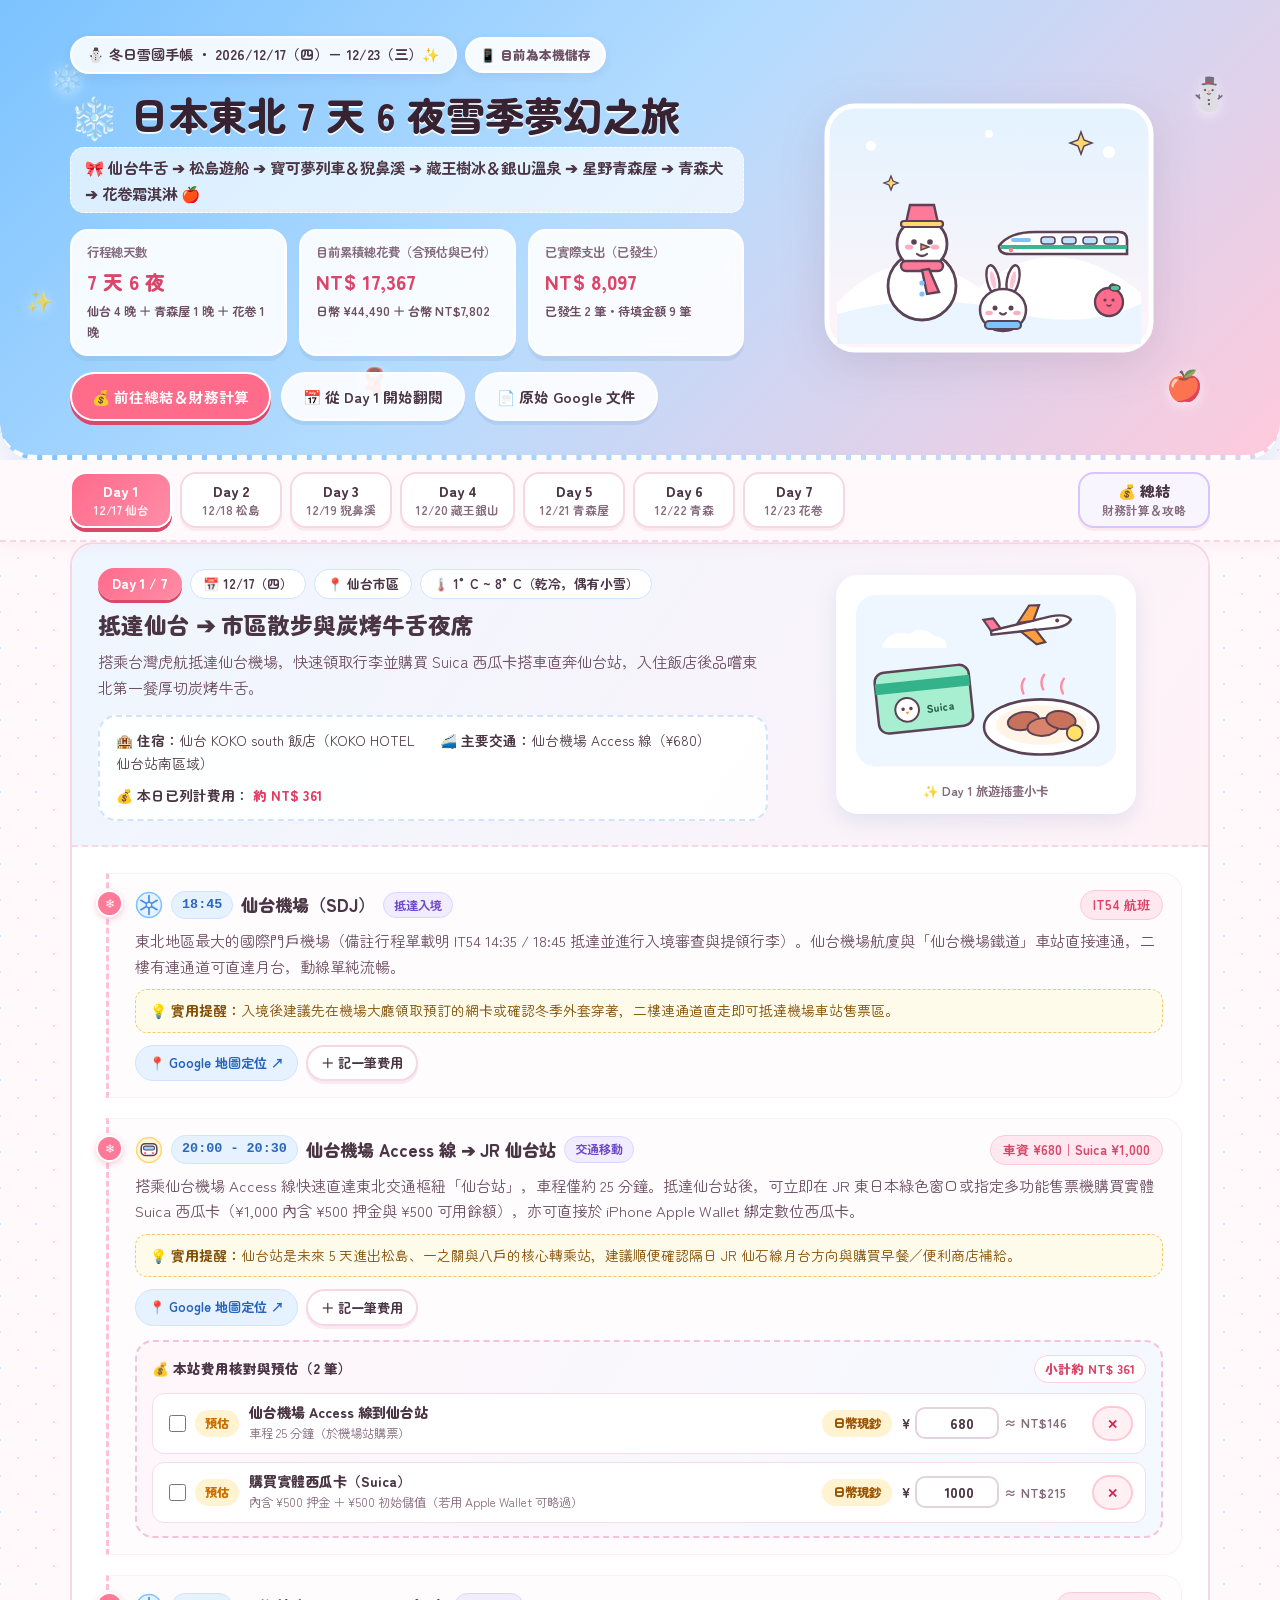
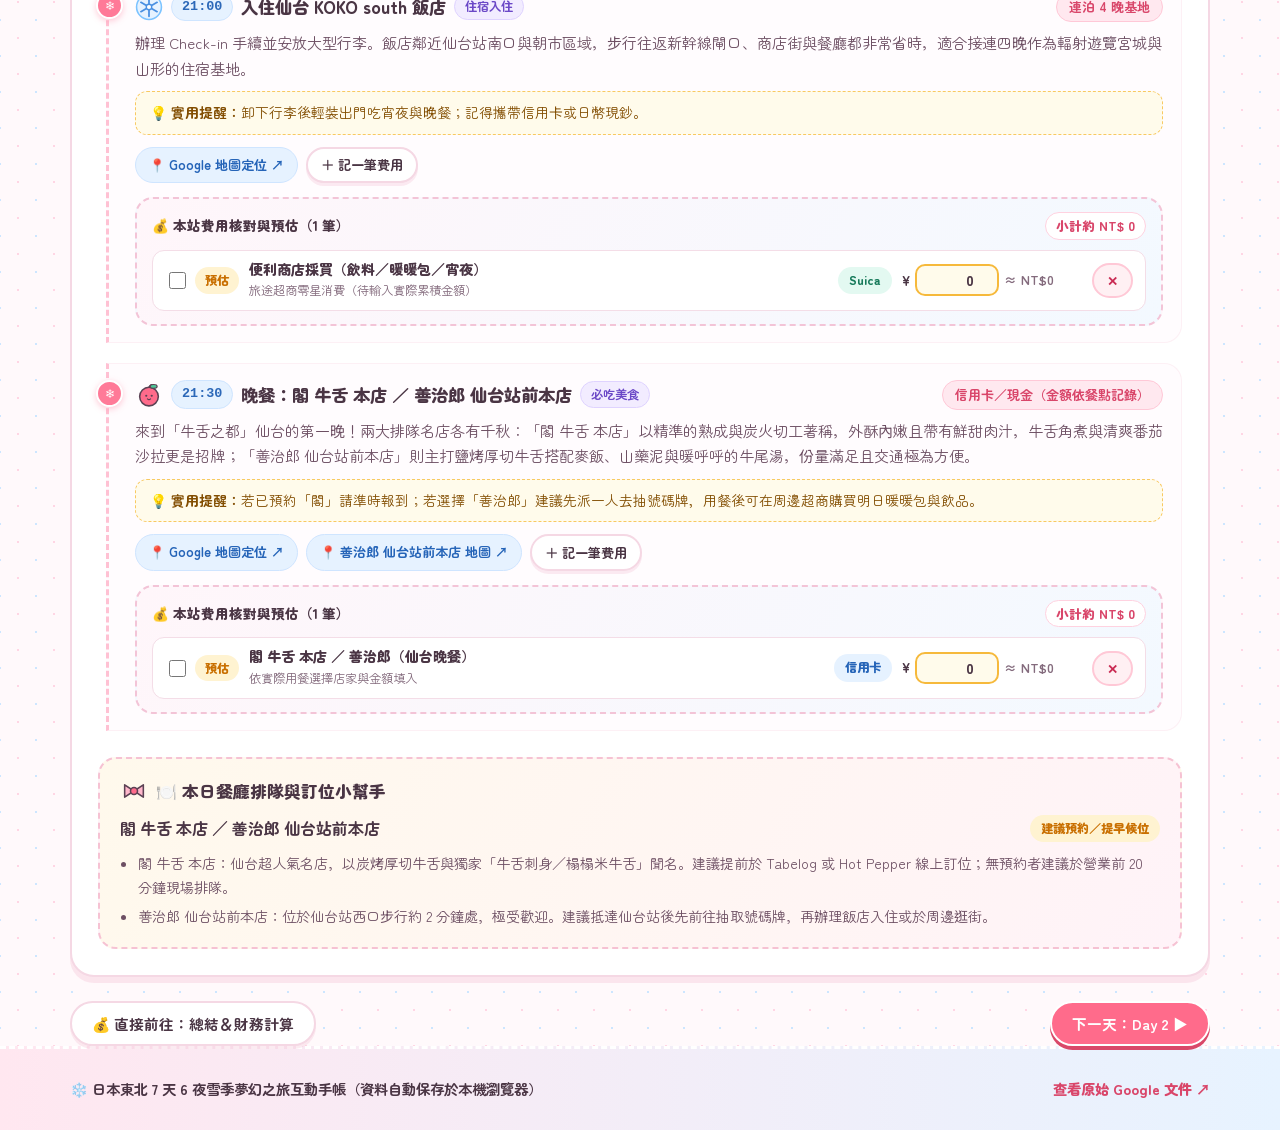
==== commit 3ccdf045: "Add Google Sheets cloud sync via Apps Script" ====
--- a/tohoku-winter-trip-standalone.html
+++ b/tohoku-winter-trip-standalone.html
@@ -59,6 +59,8 @@
   background-position: 0 0, 18px 18px;
   color: var(--cocoa);
   line-height: 1.7;
+  overflow-x: hidden;
+  overflow-x: clip;
 }
 
 a {
@@ -1013,16 +1015,11 @@
   display: flex;
   flex-direction: column;
   gap: 5px;
+  min-width: 0;
 }
 
 .form-field.span-2 {
   grid-column: span 2;
-}
-
-@media (max-width: 640px) {
-  .form-field.span-2 {
-    grid-column: span 1;
-  }
 }
 
 .form-field label {
@@ -1033,6 +1030,9 @@
 
 .form-field input,
 .form-field select {
+  width: 100%;
+  min-width: 0;
+  max-width: 100%;
   padding: 9px 12px;
   border: 2px solid #d9e8f7;
   border-radius: var(--radius-sm);
@@ -1054,6 +1054,10 @@
   display: flex;
   align-items: center;
   gap: 8px;
+  width: 100%;
+  min-width: 0;
+  max-width: 100%;
+  white-space: nowrap;
   padding: 9px 12px;
   background: #ffffff;
   border: 2px solid #d9e8f7;
@@ -1564,16 +1568,697 @@
   grid-column: span 2;
 }
 
-@media (max-width: 600px) {
-  .inline-span-2 {
-    grid-column: span 1;
-  }
-}
-
 .inline-form-actions {
   display: flex;
   gap: 8px;
   align-items: center;
+}
+
+/* === Mobile-First Phone Optimizations (<= 720px & <= 480px) === */
+@media (max-width: 720px) {
+  .container {
+    padding: 0 12px;
+  }
+
+  /* 緊湊手機版 Hero */
+  .hero {
+    padding: 20px 0 18px;
+    border-radius: 0 0 24px 24px;
+  }
+
+  .snow-decor {
+    display: none;
+  }
+
+  .hero-layout {
+    gap: 14px;
+  }
+
+  .hero-inner {
+    gap: 12px;
+  }
+
+  .hero-eyebrow {
+    font-size: 0.78rem;
+    padding: 4px 12px;
+  }
+
+  .hero h1 {
+    font-size: 1.45rem;
+  }
+
+  .hero-route {
+    font-size: 0.84rem;
+    padding: 6px 10px;
+    line-height: 1.5;
+  }
+
+  .hero-illustration-wrap {
+    max-width: 195px;
+  }
+
+  .hero-metrics {
+    grid-template-columns: repeat(2, minmax(0, 1fr));
+    gap: 8px;
+  }
+
+  .hero-metric {
+    padding: 9px 11px;
+    border-radius: 14px;
+  }
+
+  .hero-metric:first-child {
+    grid-column: 1 / -1;
+  }
+
+  .hero-metric-value {
+    font-size: 1.08rem;
+  }
+
+  .hero-actions {
+    display: grid;
+    grid-template-columns: 1fr 1fr;
+    gap: 8px;
+  }
+
+  .hero-actions .btn {
+    min-height: 40px;
+    padding: 8px 10px;
+    font-size: 0.83rem;
+  }
+
+  .hero-actions .btn-primary {
+    grid-column: 1 / -1;
+  }
+
+  /* 手機拇指好滑的固定分頁列 */
+  .tab-bar {
+    padding: 8px 0;
+    gap: 6px;
+    scroll-snap-type: x proximity;
+    -webkit-overflow-scrolling: touch;
+  }
+
+  .tab-btn {
+    min-width: 72px;
+    min-height: 44px;
+    padding: 6px 10px;
+    border-radius: 14px;
+    scroll-snap-align: center;
+  }
+
+  .tab-btn.tab-summary {
+    min-width: 98px;
+  }
+
+  .tab-day-tag {
+    font-size: 0.84rem;
+  }
+
+  .tab-date-sub {
+    font-size: 0.68rem;
+  }
+
+  /* 最大化手機閱讀寬度 */
+  main {
+    padding: 16px 0 44px;
+  }
+
+  .day-card {
+    border-radius: 18px;
+  }
+
+  .day-hero-banner {
+    padding: 16px 14px;
+    gap: 14px;
+  }
+
+  .day-title {
+    font-size: 1.16rem;
+  }
+
+  .day-summary {
+    font-size: 0.88rem;
+  }
+
+  .day-side-info-inline {
+    padding: 10px 12px;
+    font-size: 0.82rem;
+    gap: 6px;
+  }
+
+  .day-illust-card {
+    max-width: 220px;
+    padding: 8px;
+    border-radius: 16px;
+  }
+
+  .timeline {
+    padding: 14px 12px;
+    gap: 14px;
+  }
+
+  .stop-item {
+    margin-left: 0;
+    padding: 14px 12px;
+    border-left: 4px solid #ff8da8;
+    border-radius: 16px;
+  }
+
+  .stop-item::before {
+    display: none;
+  }
+
+  .stop-top {
+    gap: 6px;
+  }
+
+  .stop-name {
+    font-size: 1rem;
+  }
+
+  .stop-desc {
+    font-size: 0.9rem;
+  }
+
+  .stop-actions {
+    gap: 6px;
+  }
+
+  .map-link-btn,
+  .stop-actions .btn {
+    min-height: 38px;
+    padding: 6px 12px;
+    font-size: 0.82rem;
+  }
+
+  .day-dining-callout,
+  .day-extra-expenses {
+    margin: 0 12px 16px;
+    padding: 14px 12px;
+  }
+
+  /* 防止 iOS Safari 輸入框自動放大 */
+  input,
+  select,
+  .form-field input,
+  .form-field select,
+  .rate-control input,
+  .table-filters select,
+  .amount-input {
+    font-size: 16px !important;
+  }
+
+  /* 手機版站點內嵌記帳列與表單 */
+  .stop-expense-box {
+    padding: 10px 8px;
+  }
+
+  .inline-expense-form {
+    padding: 10px 8px;
+  }
+
+  .stop-expense-row {
+    display: grid;
+    grid-template-columns: auto 1fr auto;
+    grid-template-areas:
+      'check main del'
+      'method amount amount';
+    align-items: center;
+    gap: 8px;
+    padding: 10px;
+  }
+
+  .stop-exp-check {
+    grid-area: check;
+  }
+
+  .stop-exp-main {
+    grid-area: main;
+    min-width: 0;
+  }
+
+  .inline-delete-btn {
+    grid-area: del;
+    min-height: 36px;
+  }
+
+  .stop-expense-row .method-badge {
+    grid-area: method;
+    justify-self: start;
+  }
+
+  .stop-exp-amount {
+    grid-area: amount;
+    justify-self: end;
+    flex-wrap: wrap;
+    justify-content: flex-end;
+  }
+
+  .inline-amount-input {
+    width: 96px;
+    min-height: 38px;
+  }
+
+  .form-field input:not([type='checkbox']),
+  .form-field select,
+  .checkbox-inline {
+    height: 46px;
+    min-height: 46px;
+    padding: 8px 10px;
+  }
+
+  .checkbox-inline input[type='checkbox'] {
+    width: 18px;
+    height: 18px;
+    min-height: 18px;
+    padding: 0;
+  }
+
+  .form-field select {
+    padding: 8px;
+  }
+
+  .inline-form-grid {
+    grid-template-columns: repeat(2, minmax(0, 1fr));
+    gap: 8px;
+  }
+
+  .inline-span-2,
+  .inline-paid-field {
+    grid-column: 1 / -1;
+  }
+
+  .inline-form-actions {
+    grid-column: 1 / -1;
+    display: grid;
+    grid-template-columns: 1fr auto;
+    gap: 8px;
+  }
+
+  .inline-form-actions .btn {
+    min-height: 42px;
+  }
+
+  /* 總結頁與手機卡片式財務明細（免水平滑動表格） */
+  .summary-banner {
+    padding: 16px 14px;
+    gap: 14px;
+    margin-bottom: 20px;
+    border-radius: 18px;
+  }
+
+  .summary-banner h2 {
+    font-size: 1.28rem;
+  }
+
+  .summary-illust-wrap {
+    max-width: 200px;
+  }
+
+  .expense-panel {
+    padding: 14px 12px;
+    gap: 16px;
+    border-radius: 18px;
+  }
+
+  .rate-bar {
+    padding: 10px 12px;
+  }
+
+  .summary-grid {
+    grid-template-columns: repeat(2, minmax(0, 1fr));
+    gap: 10px;
+  }
+
+  .stat-card {
+    padding: 12px;
+    border-radius: 14px;
+  }
+
+  .stat-card.highlight {
+    grid-column: 1 / -1;
+  }
+
+  .stat-value {
+    font-size: 1.22rem;
+  }
+
+  .breakdown-grid {
+    grid-template-columns: 1fr;
+    gap: 12px;
+  }
+
+  .expense-form-box {
+    padding: 14px 12px;
+  }
+
+  .expense-form {
+    grid-template-columns: repeat(2, minmax(0, 1fr));
+    gap: 10px;
+    align-items: start;
+  }
+
+  .expense-form .form-field.span-2,
+  .expense-form .form-field:last-child {
+    grid-column: 1 / -1;
+  }
+
+  .expense-form .btn-primary {
+    width: 100%;
+    min-height: 46px;
+    font-size: 0.96rem;
+  }
+
+  .table-filters {
+    display: grid;
+    grid-template-columns: 1fr 1fr;
+    width: 100%;
+    gap: 6px;
+  }
+
+  .table-filters select {
+    width: 100%;
+    min-height: 40px;
+  }
+
+  .table-actions {
+    width: 100%;
+    display: grid;
+    grid-template-columns: repeat(2, minmax(0, 1fr));
+    gap: 8px;
+  }
+
+  .table-actions #btn-clear-all {
+    grid-column: 1 / -1;
+  }
+
+  .table-actions .btn {
+    min-height: 40px;
+    padding: 6px 10px;
+    font-size: 0.82rem;
+  }
+
+  .table-wrap {
+    border: none;
+    overflow: visible;
+  }
+
+  .expense-table {
+    min-width: 0;
+    display: block;
+  }
+
+  .expense-table thead {
+    display: none;
+  }
+
+  .expense-table tbody {
+    display: flex;
+    flex-direction: column;
+    gap: 10px;
+  }
+
+  .expense-table tr {
+    display: grid;
+    grid-template-columns: 1fr 1fr;
+    gap: 8px 10px;
+    padding: 12px;
+    background: #ffffff;
+    border: 2px solid var(--border);
+    border-radius: 16px;
+    box-shadow: 0 3px 0 rgba(245, 200, 218, 0.25);
+  }
+
+  .expense-table tr.is-paid {
+    background: #f4fcf8;
+    border-color: #b4ebd4;
+  }
+
+  .expense-table td {
+    display: flex;
+    align-items: center;
+    justify-content: space-between;
+    gap: 8px;
+    padding: 0;
+    border-bottom: none;
+  }
+
+  .expense-table td[data-label]::before {
+    content: attr(data-label);
+    font-size: 0.75rem;
+    font-weight: 700;
+    color: var(--muted);
+    flex-shrink: 0;
+  }
+
+  .expense-table td.td-title-cell {
+    grid-column: 1 / -1;
+    display: block;
+    padding-bottom: 6px;
+    border-bottom: 1.5px dashed #f3dce6;
+  }
+
+  .expense-table td.td-title-cell::before {
+    display: none;
+  }
+
+  .expense-table td[data-label='金額'] {
+    grid-column: 1 / -1;
+  }
+
+  .expense-table td[data-label='操作'] {
+    justify-content: flex-end;
+  }
+
+  .expense-table td[data-label='操作']::before {
+    display: none;
+  }
+
+  .page-turn-nav {
+    display: grid;
+    grid-template-columns: 1fr 1fr;
+    gap: 8px;
+  }
+
+  .page-turn-nav .btn {
+    width: 100%;
+    min-height: 44px;
+    padding: 8px 10px;
+    font-size: 0.84rem;
+  }
+
+  .prep-grid,
+  .dining-grid {
+    grid-template-columns: 1fr;
+    gap: 14px;
+  }
+
+  .card-box,
+  .dining-card {
+    padding: 16px 14px;
+    border-radius: 18px;
+  }
+
+  .temp-chip {
+    font-size: 0.77rem;
+    padding: 5px 10px;
+  }
+
+  .toast {
+    left: 14px;
+    right: 14px;
+    bottom: 14px;
+    text-align: center;
+  }
+}
+
+@media (max-width: 480px) {
+  .hero h1 {
+    font-size: 1.35rem;
+  }
+
+  .hero-illustration-wrap {
+    max-width: 175px;
+  }
+
+  .section-header h2 {
+    font-size: 1.3rem;
+  }
+}
+
+/* === Google Sheets Cloud Sync UI === */
+.hero-top-pills {
+  display: flex;
+  flex-wrap: wrap;
+  align-items: center;
+  gap: 8px;
+}
+
+.cloud-status-pill {
+  display: inline-flex;
+  align-items: center;
+  padding: 5px 13px;
+  border-radius: 999px;
+  background: rgba(255, 255, 255, 0.9);
+  border: 2px solid #ffffff;
+  font-size: 0.8rem;
+  font-weight: 800;
+  color: var(--cocoa-soft);
+  box-shadow: 0 3px 10px rgba(74, 53, 68, 0.08);
+}
+
+.cloud-status-pill.is-synced,
+.cloud-sync-badge.is-synced {
+  background: var(--pine-soft);
+  border-color: #9be3c5;
+  color: #167a5a;
+}
+
+.cloud-status-pill.is-syncing,
+.cloud-sync-badge.is-syncing {
+  background: var(--sky-soft);
+  border-color: #a9d4ff;
+  color: #2564b8;
+}
+
+.cloud-status-pill.is-error,
+.cloud-sync-badge.is-error {
+  background: #fff0f3;
+  border-color: #ffc2d1;
+  color: #c92a52;
+}
+
+.cloud-sync-card {
+  background: linear-gradient(120deg, #f0f9ff 0%, #f5fdf9 100%);
+  border: 2px dashed #9bd0f8;
+  border-radius: var(--radius-md);
+  padding: 16px 18px;
+  display: flex;
+  flex-direction: column;
+  gap: 10px;
+}
+
+.cloud-sync-top {
+  display: flex;
+  flex-wrap: wrap;
+  justify-content: space-between;
+  align-items: center;
+  gap: 8px;
+  font-size: 0.95rem;
+  color: var(--cocoa);
+}
+
+.cloud-sync-badge {
+  display: inline-flex;
+  align-items: center;
+  padding: 3px 11px;
+  border-radius: 999px;
+  font-size: 0.78rem;
+  font-weight: 800;
+  background: #ffffff;
+  border: 1.5px solid var(--border);
+  color: var(--muted);
+}
+
+.cloud-sync-row {
+  display: flex;
+  flex-wrap: wrap;
+  gap: 10px;
+  align-items: center;
+}
+
+.cloud-sync-row input[type='url'] {
+  flex: 1 1 280px;
+  min-width: 0;
+  width: 100%;
+  padding: 9px 12px;
+  border: 2px solid #cbe4f9;
+  border-radius: var(--radius-sm);
+  font-family: inherit;
+  font-size: 0.88rem;
+  font-weight: 600;
+  color: var(--cocoa);
+  background: #ffffff;
+}
+
+.cloud-sync-row input[type='url']:focus {
+  outline: none;
+  border-color: var(--sky);
+  box-shadow: 0 0 0 3px rgba(90, 169, 248, 0.18);
+}
+
+.cloud-sync-actions {
+  display: flex;
+  flex-wrap: wrap;
+  gap: 6px;
+}
+
+.cloud-sync-actions .btn:disabled {
+  opacity: 0.45;
+  cursor: not-allowed;
+  transform: none;
+}
+
+.cloud-help-details {
+  font-size: 0.84rem;
+  color: var(--cocoa-soft);
+  background: rgba(255, 255, 255, 0.85);
+  border: 1.5px solid #dbeeff;
+  border-radius: var(--radius-sm);
+  padding: 8px 12px;
+}
+
+.cloud-help-details summary {
+  font-weight: 800;
+  color: #2564b8;
+  cursor: pointer;
+}
+
+.cloud-help-details ol {
+  margin: 8px 0 2px;
+  padding-left: 18px;
+  display: flex;
+  flex-direction: column;
+  gap: 5px;
+}
+
+.cloud-help-details code {
+  background: #eef6ff;
+  padding: 1px 6px;
+  border-radius: 6px;
+  font-size: 0.8rem;
+  color: #2c5282;
+  word-break: break-all;
+}
+
+@media (max-width: 720px) {
+  .cloud-sync-card {
+    padding: 12px;
+  }
+
+  .cloud-sync-row {
+    flex-direction: column;
+    align-items: stretch;
+  }
+
+  .cloud-sync-row input[type='url'] {
+    flex: 0 0 auto;
+    height: 44px;
+    font-size: 16px !important;
+  }
+
+  .cloud-sync-actions {
+    display: grid;
+    grid-template-columns: repeat(2, minmax(0, 1fr));
+    gap: 6px;
+    width: 100%;
+  }
+
+  .cloud-sync-actions .btn {
+    width: 100%;
+    min-height: 40px;
+  }
 }
 
     </style>
@@ -1590,7 +2275,10 @@
       </div>
       <div class="container hero-layout">
         <div class="hero-inner">
-          <span class="hero-eyebrow">⛄ 冬日雪國手帳 ・ 2026/12/17（四）－ 12/23（三）✨</span>
+          <div class="hero-top-pills">
+            <span class="hero-eyebrow">⛄ 冬日雪國手帳 ・ 2026/12/17（四）－ 12/23（三）✨</span>
+            <span class="cloud-status-pill" id="hero-cloud-status">📱 本機儲存模式</span>
+          </div>
           <div>
             <h1>❄️ 日本東北 7 天 6 夜雪季夢幻之旅</h1>
             <p class="hero-route">
@@ -1692,7 +2380,7 @@
             <span class="summary-pill">✨ 旅程總結・預算管家頁</span>
             <h2>💰 旅費累積計算 ＆ 行前必備全攻略</h2>
             <p>
-              這裡彙整了整趟東北 7 天 6 夜的單人開銷估算、已發生／待支出的即時累積統計、票券預約進度、12 月防寒穿搭檢查表，以及所有必吃名店排隊攻略！
+              這裡彙整了整趟東北 7 天 6 夜的開銷估算、已發生／待支出的即時累積統計、票券預約進度、12 月防寒穿搭檢查表，以及所有必吃名店排隊攻略！
             </p>
           </div>
           <div class="summary-illust-wrap" id="summary-illustration"></div>
@@ -1702,7 +2390,7 @@
         <section id="expenses" class="summary-subblock">
           <div class="section-header">
             <div>
-              <h2>🧮 互動式費用累積計算機（單人）</h2>
+              <h2>🧮 互動式費用累積計算機</h2>
               <p class="section-desc">
                 已預先載入行程表內所有已知交通、門票與「¥未知」待補餐飲／購物項目。支援即時新增費用、修改未知金額、切換「已發生／預估中」狀態，資料自動儲存於瀏覽器。
               </p>
@@ -1710,6 +2398,37 @@
           </div>
 
           <div class="expense-panel">
+            <!-- Google 試算表雲端同步設定列 -->
+            <div class="cloud-sync-card" id="cloud-sync-card">
+              <div class="cloud-sync-top">
+                <strong>☁️ Google 試算表雲端同步（多手機共用帳本）</strong>
+                <span class="cloud-sync-badge" id="cloud-sync-badge">📱 目前為本機儲存</span>
+              </div>
+              <div class="cloud-sync-row">
+                <input
+                  type="url"
+                  id="cloud-url-input"
+                  placeholder="貼上 Google Apps Script 網頁應用程式網址（結尾為 /exec）"
+                  aria-label="Google Apps Script 網頁應用程式網址"
+                />
+                <div class="cloud-sync-actions">
+                  <button type="button" class="btn btn-primary btn-sm" id="btn-cloud-connect">🔗 連線同步</button>
+                  <button type="button" class="btn btn-outline btn-sm" id="btn-cloud-pull">🔄 從雲端讀取</button>
+                  <button type="button" class="btn btn-outline btn-sm" id="btn-cloud-push">☁️ 立即上傳</button>
+                  <button type="button" class="btn btn-danger-soft btn-sm" id="btn-cloud-disconnect">解除</button>
+                </div>
+              </div>
+              <details class="cloud-help-details">
+                <summary>📖 第一次使用？點我看 2 分鐘免費串接 Google 試算表步驟</summary>
+                <ol>
+                  <li>前往 <a href="https://sheets.new" target="_blank" rel="noopener noreferrer">sheets.new</a> 建立一份新的 Google 試算表。</li>
+                  <li>上方選單點 <strong>擴充功能 ➔ Apps Script</strong>，將專案內的 <code>google-apps-script.gs</code> 程式碼完整貼上並儲存。</li>
+                  <li>點擊右上角 <strong>部署 ➔ 新增部署作業</strong>，類型選「網頁應用程式」，執行身分選「我」，誰可以存取選「所有人」，按部署並完成授權。</li>
+                  <li>複製產生的 <code>https://script.google.com/macros/s/.../exec</code> 網址貼到上方欄位按「🔗 連線同步」（或填入 <code>data.js</code> 的 <code>cloudSyncUrl</code> 推送至 GitHub，之後每支手機打開都會自動同步！）。</li>
+                </ol>
+              </details>
+            </div>
+
             <!-- 匯率設定列 -->
             <div class="rate-bar">
               <div class="rate-control">
@@ -1770,19 +2489,6 @@
             <div class="expense-form-box" id="expense-form-box">
               <h3>➕ 新增發生的費用／預估支出</h3>
               <form class="expense-form" id="add-expense-form">
-                <div class="form-field">
-                  <label for="exp-day">天數／階段</label>
-                  <select id="exp-day" required>
-                    <option value="行前預訂">行前預訂</option>
-                    <option value="Day 1" selected>Day 1（12/17）</option>
-                    <option value="Day 2">Day 2（12/18）</option>
-                    <option value="Day 3">Day 3（12/19）</option>
-                    <option value="Day 4">Day 4（12/20）</option>
-                    <option value="Day 5">Day 5（12/21）</option>
-                    <option value="Day 6">Day 6（12/22）</option>
-                    <option value="Day 7">Day 7（12/23）</option>
-                  </select>
-                </div>
                 <div class="form-field span-2">
                   <label for="exp-title">費用項目名稱</label>
                   <input
@@ -1791,6 +2497,19 @@
                     placeholder="例：仙台朝市海鮮丼、伴手禮萩之月"
                     required
                   />
+                </div>
+                <div class="form-field">
+                  <label for="exp-day">天數／階段</label>
+                  <select id="exp-day" required>
+                    <option value="行前預訂">行前預訂</option>
+                    <option value="Day 1" selected>Day 1 (12/17)</option>
+                    <option value="Day 2">Day 2 (12/18)</option>
+                    <option value="Day 3">Day 3 (12/19)</option>
+                    <option value="Day 4">Day 4 (12/20)</option>
+                    <option value="Day 5">Day 5 (12/21)</option>
+                    <option value="Day 6">Day 6 (12/22)</option>
+                    <option value="Day 7">Day 7 (12/23)</option>
+                  </select>
                 </div>
                 <div class="form-field">
                   <label for="exp-category">消費分類</label>
@@ -1804,6 +2523,17 @@
                   </select>
                 </div>
                 <div class="form-field">
+                  <label for="exp-currency">幣別</label>
+                  <select id="exp-currency">
+                    <option value="JPY">日幣 ¥</option>
+                    <option value="TWD">台幣 NT$</option>
+                  </select>
+                </div>
+                <div class="form-field">
+                  <label for="exp-amount">金額</label>
+                  <input type="number" id="exp-amount" inputmode="numeric" min="0" step="1" placeholder="0" required />
+                </div>
+                <div class="form-field">
                   <label for="exp-method">付款方式</label>
                   <select id="exp-method">
                     <option value="日幣現鈔">日幣現鈔</option>
@@ -1812,21 +2542,10 @@
                   </select>
                 </div>
                 <div class="form-field">
-                  <label for="exp-currency">幣別</label>
-                  <select id="exp-currency">
-                    <option value="JPY">日幣 (JPY ¥)</option>
-                    <option value="TWD">台幣 (TWD NT$)</option>
-                  </select>
-                </div>
-                <div class="form-field">
-                  <label for="exp-amount">金額</label>
-                  <input type="number" id="exp-amount" min="0" step="1" placeholder="0" required />
-                </div>
-                <div class="form-field">
                   <label for="exp-paid">支出狀態</label>
                   <label class="checkbox-inline">
                     <input type="checkbox" id="exp-paid" checked />
-                    <span>已發生（已付款）</span>
+                    <span>已發生</span>
                   </label>
                 </div>
                 <div class="form-field span-2">
@@ -1876,8 +2595,11 @@
               </div>
               <div class="table-actions">
                 <button type="button" class="btn btn-outline btn-sm" id="btn-export-csv">📥 匯出 CSV</button>
+                <button type="button" class="btn btn-outline btn-sm" id="btn-export-json">💾 匯出備份</button>
+                <button type="button" class="btn btn-outline btn-sm" id="btn-import-json">📂 匯入備份</button>
                 <button type="button" class="btn btn-outline btn-sm" id="btn-reset-defaults">↺ 重設預設清單</button>
                 <button type="button" class="btn btn-danger-soft btn-sm" id="btn-clear-all">🗑️ 清空全部</button>
+                <input type="file" id="import-json-input" accept="application/json,.json" hidden />
               </div>
             </div>
 
@@ -1977,6 +2699,8 @@
   dates: '2026/12/17（四）– 12/23（三）',
   docUrl: 'https://docs.google.com/document/d/1Fx-8QjwvsltW1D50vwriKqt8MplHRS7y/edit',
   defaultRate: 0.215, // 1 JPY = 0.215 TWD
+  // 若已部署 Google Apps Script 網頁應用程式，可將 .../exec 網址填於此處，所有手機開啟即自動連線同步
+  cloudSyncUrl: '',
   passNote:
     '由於本行程交通總花費（約 ¥31,940）未達 JR EAST PASS（東北地區 5 日券 ¥35,000）門檻，強烈建議直接刷 IC 卡（Suica）與購買單程新幹線車票，更具彈性且更省錢。',
 };
@@ -3481,6 +4205,7 @@
     RATE: 'tohoku_rate_v1',
     CHECKS: 'tohoku_checks_v1',
     TAB: 'tohoku_active_tab_v1',
+    CLOUD_URL: 'tohoku_cloud_url_v1',
   };
 
   const VALID_TABS = ['day-1', 'day-2', 'day-3', 'day-4', 'day-5', 'day-6', 'day-7', 'summary'];
@@ -3498,6 +4223,7 @@
     exchangeRate: loadExchangeRate(),
     expenses: loadExpenses(),
     checks: loadChecks(),
+    cloudUrl: loadCloudUrl(),
     tableFilters: {
       day: 'ALL',
       method: 'ALL',
@@ -3507,8 +4233,34 @@
   };
 
   const openInlineForms = new Set();
+  let isApplyingCloudData = false;
+  let cloudPushTimer = null;
 
   // === Storage Helpers ===
+  function loadCloudUrl() {
+    try {
+      const saved = (localStorage.getItem(STORAGE_KEYS.CLOUD_URL) || '').trim();
+      if (saved) return saved;
+    } catch {
+      // Ignore storage errors
+    }
+    return typeof TRIP_INFO !== 'undefined' && TRIP_INFO.cloudSyncUrl
+      ? String(TRIP_INFO.cloudSyncUrl).trim()
+      : '';
+  }
+
+  function saveCloudUrl() {
+    try {
+      if (state.cloudUrl) {
+        localStorage.setItem(STORAGE_KEYS.CLOUD_URL, state.cloudUrl);
+      } else {
+        localStorage.removeItem(STORAGE_KEYS.CLOUD_URL);
+      }
+    } catch {
+      // Ignore storage errors
+    }
+  }
+
   function loadActiveTab() {
     try {
       const saved = localStorage.getItem(STORAGE_KEYS.TAB);
@@ -3541,6 +4293,7 @@
     } catch {
       // Ignore storage errors
     }
+    scheduleCloudPush();
   }
 
   function loadExpenses() {
@@ -3566,6 +4319,7 @@
     } catch {
       // Ignore storage errors
     }
+    scheduleCloudPush();
   }
 
   function loadChecks() {
@@ -3582,6 +4336,125 @@
       localStorage.setItem(STORAGE_KEYS.CHECKS, JSON.stringify(state.checks));
     } catch {
       // Ignore storage errors
+    }
+    scheduleCloudPush();
+  }
+
+  // === Google Sheets Cloud Sync ===
+  function formatTimeHHMM(dateObj) {
+    const d = dateObj || new Date();
+    const hh = String(d.getHours()).padStart(2, '0');
+    const mm = String(d.getMinutes()).padStart(2, '0');
+    return `${hh}:${mm}`;
+  }
+
+  function updateCloudStatus(mode, text) {
+    const heroPill = document.getElementById('hero-cloud-status');
+    const badge = document.getElementById('cloud-sync-badge');
+    const classes = ['is-synced', 'is-syncing', 'is-error'];
+
+    [heroPill, badge].forEach((el) => {
+      if (!el) return;
+      el.textContent = text;
+      el.classList.remove(...classes);
+      if (mode === 'synced') el.classList.add('is-synced');
+      else if (mode === 'syncing') el.classList.add('is-syncing');
+      else if (mode === 'error') el.classList.add('is-error');
+    });
+
+    const connected = Boolean(state.cloudUrl);
+    ['btn-cloud-pull', 'btn-cloud-push', 'btn-cloud-disconnect'].forEach((id) => {
+      const btn = document.getElementById(id);
+      if (btn) btn.disabled = !connected;
+    });
+  }
+
+  function scheduleCloudPush() {
+    if (isApplyingCloudData || !state.cloudUrl) return;
+    clearTimeout(cloudPushTimer);
+    updateCloudStatus('syncing', '⏳ 準備同步至試算表...');
+    cloudPushTimer = setTimeout(() => {
+      pushToCloud({ showSuccessToast: false });
+    }, 800);
+  }
+
+  async function pullFromCloud({ silentIfEmpty = true, showSuccessToast = false } = {}) {
+    if (!state.cloudUrl) return;
+    updateCloudStatus('syncing', '🔄 正在從試算表讀取...');
+    try {
+      const res = await fetch(state.cloudUrl, { method: 'GET' });
+      if (!res.ok) throw new Error(`HTTP ${res.status}`);
+      const data = await res.json();
+      if (!data || data.ok === false) {
+        throw new Error((data && data.error) || '試算表回應異常');
+      }
+
+      if (data.empty) {
+        // 全新空白試算表：自動把目前行程預設項目與本機進度寫入初始化
+        if (!silentIfEmpty) showToast('偵測到全新試算表，正在上傳初始費用清單...');
+        await pushToCloud({ showSuccessToast });
+        return;
+      }
+
+      isApplyingCloudData = true;
+      try {
+        if (Array.isArray(data.expenses)) {
+          const defaultMap = new Map(DEFAULT_EXPENSES.map((d) => [d.id, d.stopKey]));
+          state.expenses = data.expenses.map((item) =>
+            !item.stopKey && defaultMap.has(item.id)
+              ? { ...item, stopKey: defaultMap.get(item.id) }
+              : item
+          );
+          localStorage.setItem(STORAGE_KEYS.EXPENSES, JSON.stringify(state.expenses));
+        }
+        if (Number.isFinite(Number(data.exchangeRate)) && Number(data.exchangeRate) > 0) {
+          state.exchangeRate = Number(data.exchangeRate);
+          const rateEl = document.getElementById('exchange-rate');
+          if (rateEl) rateEl.value = state.exchangeRate;
+          localStorage.setItem(STORAGE_KEYS.RATE, String(state.exchangeRate));
+        }
+        if (data.checks && typeof data.checks === 'object') {
+          state.checks = data.checks;
+          localStorage.setItem(STORAGE_KEYS.CHECKS, JSON.stringify(state.checks));
+        }
+      } finally {
+        isApplyingCloudData = false;
+      }
+
+      renderPrepSection();
+      refreshExpenseViews();
+      updateCloudStatus('synced', `☁️ 已同步（${formatTimeHHMM()}）`);
+      if (showSuccessToast) showToast('已從 Google 試算表載入最新資料！');
+    } catch (err) {
+      updateCloudStatus('error', '⚠️ 讀取失敗（使用本機資料）');
+      if (showSuccessToast) showToast(`雲端讀取失敗：${err.message || '請檢查網址與權限'}`);
+    }
+  }
+
+  async function pushToCloud({ showSuccessToast = false } = {}) {
+    if (!state.cloudUrl) return;
+    updateCloudStatus('syncing', '☁️ 正在同步至試算表...');
+    try {
+      const payload = {
+        exchangeRate: state.exchangeRate,
+        expenses: state.expenses,
+        checks: state.checks,
+      };
+      const res = await fetch(state.cloudUrl, {
+        method: 'POST',
+        headers: { 'Content-Type': 'text/plain;charset=utf-8' },
+        body: JSON.stringify(payload),
+      });
+      if (!res.ok) throw new Error(`HTTP ${res.status}`);
+      const data = await res.json();
+      if (!data || data.ok === false) {
+        throw new Error((data && data.error) || '寫入失敗');
+      }
+      updateCloudStatus('synced', `☁️ 已同步（${formatTimeHHMM()}）`);
+      if (showSuccessToast) showToast(`已同步 ${state.expenses.length} 筆費用至 Google 試算表！`);
+    } catch (err) {
+      updateCloudStatus('error', '⚠️ 離線／同步失敗（已暫存本機）');
+      if (showSuccessToast) showToast(`雲端上傳失敗：${err.message || '請檢查網路與網址'}`);
     }
   }
 
@@ -3672,11 +4545,17 @@
     state.activeTab = tabId;
     saveActiveTab();
 
+    let activeBtn = null;
     document.querySelectorAll('#main-tab-bar [data-tab]').forEach((btn) => {
       const isCurrent = btn.getAttribute('data-tab') === tabId;
       btn.classList.toggle('active', isCurrent);
       btn.setAttribute('aria-selected', isCurrent ? 'true' : 'false');
+      if (isCurrent) activeBtn = btn;
     });
+
+    if (activeBtn && typeof activeBtn.scrollIntoView === 'function') {
+      activeBtn.scrollIntoView({ behavior: 'smooth', inline: 'center', block: 'nearest' });
+    }
 
     const panelItin = document.getElementById('panel-itinerary');
     const panelSummary = document.getElementById('panel-summary');
@@ -3694,11 +4573,15 @@
     }
 
     if (scrollToContent) {
-      const navEl = document.querySelector('.sticky-nav');
-      if (navEl) {
-        const y = navEl.getBoundingClientRect().top + window.scrollY - 6;
-        window.scrollTo({ top: Math.max(0, y), behavior: 'smooth' });
-      }
+      requestAnimationFrame(() => {
+        const mainEl = document.querySelector('main');
+        const navEl = document.querySelector('.sticky-nav');
+        const navHeight = navEl ? navEl.offsetHeight : 0;
+        const targetY = mainEl
+          ? mainEl.getBoundingClientRect().top + window.scrollY - navHeight - 8
+          : 0;
+        window.scrollTo({ top: Math.max(0, targetY), behavior: 'smooth' });
+      });
     }
   }
 
@@ -3732,6 +4615,7 @@
               <span>${curSymbol}</span>
               <input
                 type="number"
+                inputmode="numeric"
                 min="0"
                 step="1"
                 class="amount-input inline-amount-input ${amt === 0 ? 'unknown-zero' : ''}"
@@ -3864,7 +4748,7 @@
                       </div>
                       <div class="form-field">
                         <label>金額</label>
-                        <input type="number" name="amount" min="0" step="1" placeholder="輸入金額" required />
+                        <input type="number" inputmode="numeric" name="amount" min="0" step="1" placeholder="輸入金額" required />
                       </div>
                       <div class="form-field">
                         <label>幣別</label>
@@ -3889,7 +4773,7 @@
                         <label>備註（選填）</label>
                         <input type="text" name="note" placeholder="例：門票、伴手禮、與同行分攤" />
                       </div>
-                      <div class="form-field">
+                      <div class="form-field inline-paid-field">
                         <label>狀態</label>
                         <label class="checkbox-inline">
                           <input type="checkbox" name="paid" checked />
@@ -4245,7 +5129,7 @@
         const curSymbol = item.currency === 'TWD' ? 'NT$' : '¥';
         return `
           <tr class="${item.paid ? 'is-paid' : ''}" data-id="${escapeHtml(item.id)}">
-            <td>
+            <td data-label="狀態">
               <label class="paid-toggle">
                 <input type="checkbox" class="row-paid-toggle" ${item.paid ? 'checked' : ''} />
                 <span class="status-pill ${item.paid ? 'status-paid' : 'status-pending'}">
@@ -4253,18 +5137,19 @@
                 </span>
               </label>
             </td>
-            <td><strong>${escapeHtml(item.day)}</strong></td>
-            <td>
+            <td data-label="天數"><strong>${escapeHtml(item.day)}</strong></td>
+            <td data-label="項目" class="td-title-cell">
               <div style="font-weight: 700; color: #4a3544;">${escapeHtml(item.title)}</div>
               ${item.note ? `<div style="font-size: 0.78rem; color: #846b7d;">${escapeHtml(item.note)}</div>` : ''}
             </td>
-            <td>${escapeHtml(item.category)}</td>
-            <td><span class="method-badge ${methodBadgeClass(item.method)}">${escapeHtml(item.method)}</span></td>
-            <td>
+            <td data-label="分類">${escapeHtml(item.category)}</td>
+            <td data-label="付款方式"><span class="method-badge ${methodBadgeClass(item.method)}">${escapeHtml(item.method)}</span></td>
+            <td data-label="金額">
               <div class="amount-editor">
                 <span>${curSymbol}</span>
                 <input
                   type="number"
+                  inputmode="numeric"
                   min="0"
                   step="1"
                   class="amount-input ${amt === 0 ? 'unknown-zero' : ''}"
@@ -4273,8 +5158,8 @@
                 />
               </div>
             </td>
-            <td><strong>NT$ ${fmtNum(twdVal)}</strong></td>
-            <td>
+            <td data-label="折合台幣"><strong>NT$ ${fmtNum(twdVal)}</strong></td>
+            <td data-label="操作">
               <button type="button" class="btn btn-danger-soft btn-sm row-delete-btn" title="刪除此筆費用">刪除</button>
             </td>
           </tr>
@@ -4505,6 +5390,71 @@
       showToast('已匯出 CSV 費用明細表');
     });
 
+    // 匯出 JSON 備份（含匯率、記帳紀錄與行前打勾進度）
+    document.getElementById('btn-export-json').addEventListener('click', () => {
+      const payload = {
+        version: 1,
+        exportedAt: new Date().toISOString(),
+        exchangeRate: state.exchangeRate,
+        expenses: state.expenses,
+        checks: state.checks,
+      };
+      const blob = new Blob([JSON.stringify(payload, null, 2)], { type: 'application/json;charset=utf-8;' });
+      const url = URL.createObjectURL(blob);
+      const a = document.createElement('a');
+      a.href = url;
+      a.download = '日本東北7天6夜_記帳與進度備份.json';
+      document.body.appendChild(a);
+      a.click();
+      document.body.removeChild(a);
+      URL.revokeObjectURL(url);
+      showToast('已匯出 JSON 備份檔，可於其他裝置匯入還原！');
+    });
+
+    // 匯入 JSON 備份
+    const importInput = document.getElementById('import-json-input');
+    document.getElementById('btn-import-json').addEventListener('click', () => {
+      importInput.value = '';
+      importInput.click();
+    });
+
+    importInput.addEventListener('change', (ev) => {
+      const file = ev.target.files && ev.target.files[0];
+      if (!file) return;
+      const reader = new FileReader();
+      reader.onload = () => {
+        try {
+          const parsed = JSON.parse(String(reader.result || '{}'));
+          if (!parsed || !Array.isArray(parsed.expenses)) {
+            showToast('備份檔格式不正確，請確認為本網頁匯出的 JSON 檔');
+            return;
+          }
+          const defaultMap = new Map(DEFAULT_EXPENSES.map((d) => [d.id, d.stopKey]));
+          state.expenses = parsed.expenses.map((item) =>
+            !item.stopKey && defaultMap.has(item.id)
+              ? { ...item, stopKey: defaultMap.get(item.id) }
+              : item
+          );
+          if (Number.isFinite(Number(parsed.exchangeRate)) && Number(parsed.exchangeRate) > 0) {
+            state.exchangeRate = Number(parsed.exchangeRate);
+            document.getElementById('exchange-rate').value = state.exchangeRate;
+            saveExchangeRate();
+          }
+          if (parsed.checks && typeof parsed.checks === 'object') {
+            state.checks = parsed.checks;
+            saveChecks();
+          }
+          saveExpenses();
+          renderPrepSection();
+          refreshExpenseViews();
+          showToast(`已成功匯入 ${state.expenses.length} 筆費用與進度備份！`);
+        } catch {
+          showToast('讀取 JSON 備份檔失敗，請重新確認檔案內容');
+        }
+      };
+      reader.readAsText(file, 'utf-8');
+    });
+
     // 重設預設清單
     document.getElementById('btn-reset-defaults').addEventListener('click', () => {
       if (!confirm('確定要還原為行程表原始預設的費用清單嗎？這將會覆蓋目前的自訂修改。')) return;
@@ -4521,6 +5471,41 @@
       saveExpenses();
       refreshExpenseViews();
       showToast('已清空所有費用紀錄');
+    });
+
+    // Google 試算表雲端同步按鈕
+    const cloudInput = document.getElementById('cloud-url-input');
+    if (cloudInput) {
+      cloudInput.value = state.cloudUrl;
+    }
+
+    document.getElementById('btn-cloud-connect').addEventListener('click', () => {
+      const url = (cloudInput.value || '').trim();
+      if (!url || !url.startsWith('https://script.google.com/')) {
+        showToast('請貼上正確的 Google Apps Script 網址（https://script.google.com/.../exec）');
+        cloudInput.focus();
+        return;
+      }
+      state.cloudUrl = url;
+      saveCloudUrl();
+      pullFromCloud({ silentIfEmpty: false, showSuccessToast: true });
+    });
+
+    document.getElementById('btn-cloud-pull').addEventListener('click', () => {
+      pullFromCloud({ silentIfEmpty: false, showSuccessToast: true });
+    });
+
+    document.getElementById('btn-cloud-push').addEventListener('click', () => {
+      pushToCloud({ showSuccessToast: true });
+    });
+
+    document.getElementById('btn-cloud-disconnect').addEventListener('click', () => {
+      if (!confirm('確定要解除 Google 試算表連線，切回本機瀏覽器儲存模式嗎？')) return;
+      state.cloudUrl = '';
+      saveCloudUrl();
+      if (cloudInput) cloudInput.value = '';
+      updateCloudStatus('local', '📱 目前為本機儲存');
+      showToast('已解除雲端連線，改回本機儲存');
     });
   }
 
@@ -4533,6 +5518,11 @@
     renderDiningSection();
     wireControls();
     switchTab(state.activeTab, false);
+    if (state.cloudUrl) {
+      pullFromCloud({ silentIfEmpty: true, showSuccessToast: false });
+    } else {
+      updateCloudStatus('local', '📱 目前為本機儲存');
+    }
   });
 })();
 
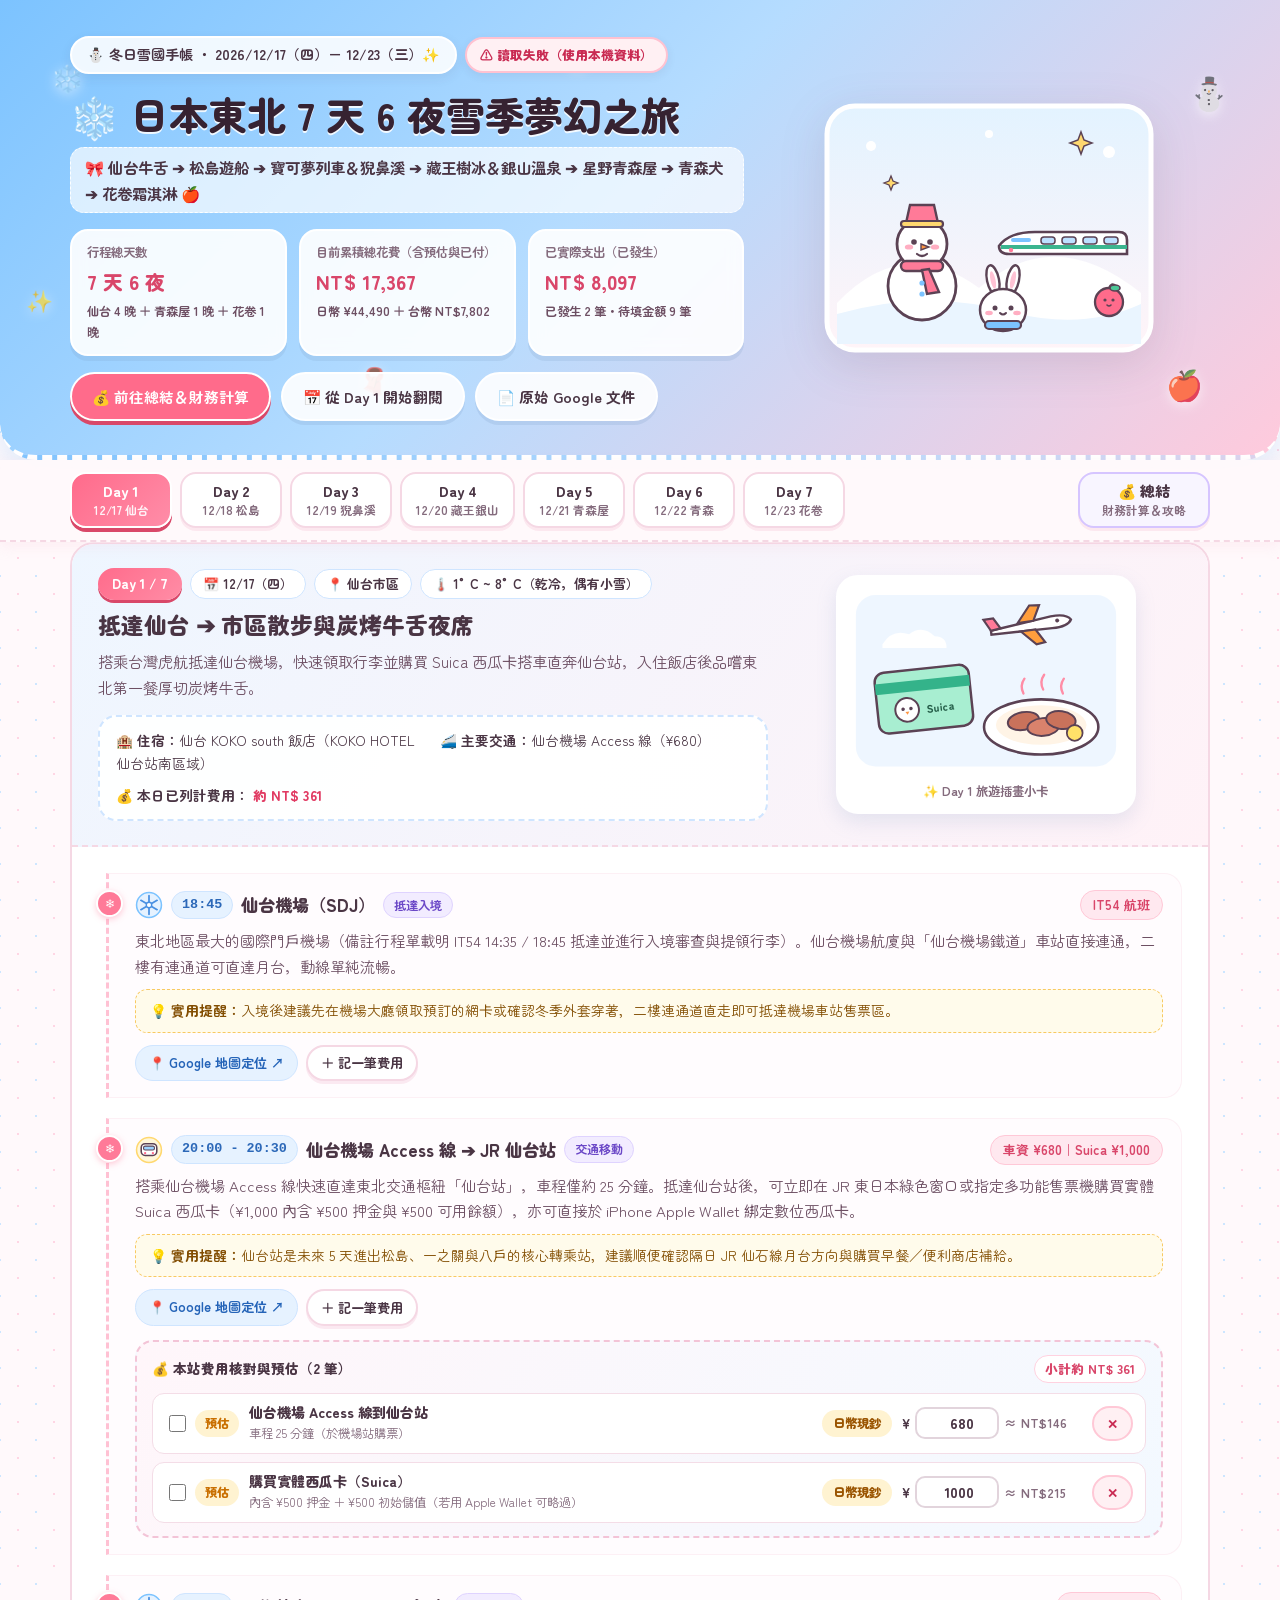
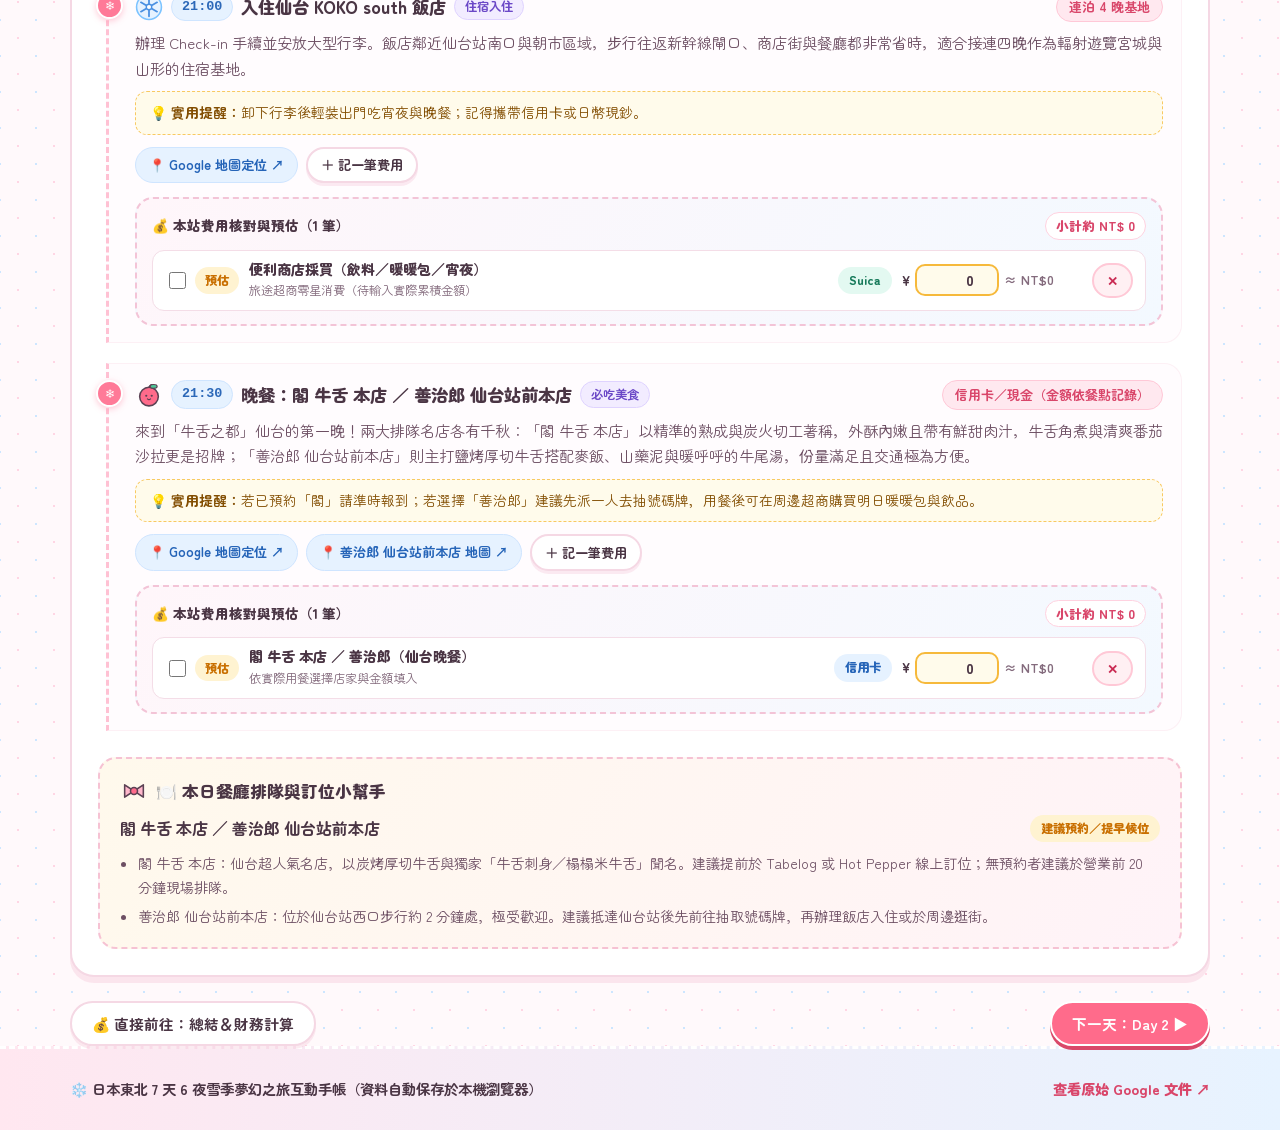
==== commit a78bcbb1: "Configure default Google Sheets cloudSyncUrl" ====
--- a/tohoku-winter-trip-standalone.html
+++ b/tohoku-winter-trip-standalone.html
@@ -2700,7 +2700,7 @@
   docUrl: 'https://docs.google.com/document/d/1Fx-8QjwvsltW1D50vwriKqt8MplHRS7y/edit',
   defaultRate: 0.215, // 1 JPY = 0.215 TWD
   // 若已部署 Google Apps Script 網頁應用程式，可將 .../exec 網址填於此處，所有手機開啟即自動連線同步
-  cloudSyncUrl: '',
+  cloudSyncUrl: 'https://script.google.com/macros/s/AKfycbxwnUqwJ8lmnGa5mGpDBKyDtEAp5kljQoXBrPNkYjhOrc5q36NrNMLQ9fhh6GxMIs8jWg/exec',
   passNote:
     '由於本行程交通總花費（約 ¥31,940）未達 JR EAST PASS（東北地區 5 日券 ¥35,000）門檻，強烈建議直接刷 IC 卡（Suica）與購買單程新幹線車票，更具彈性且更省錢。',
 };
